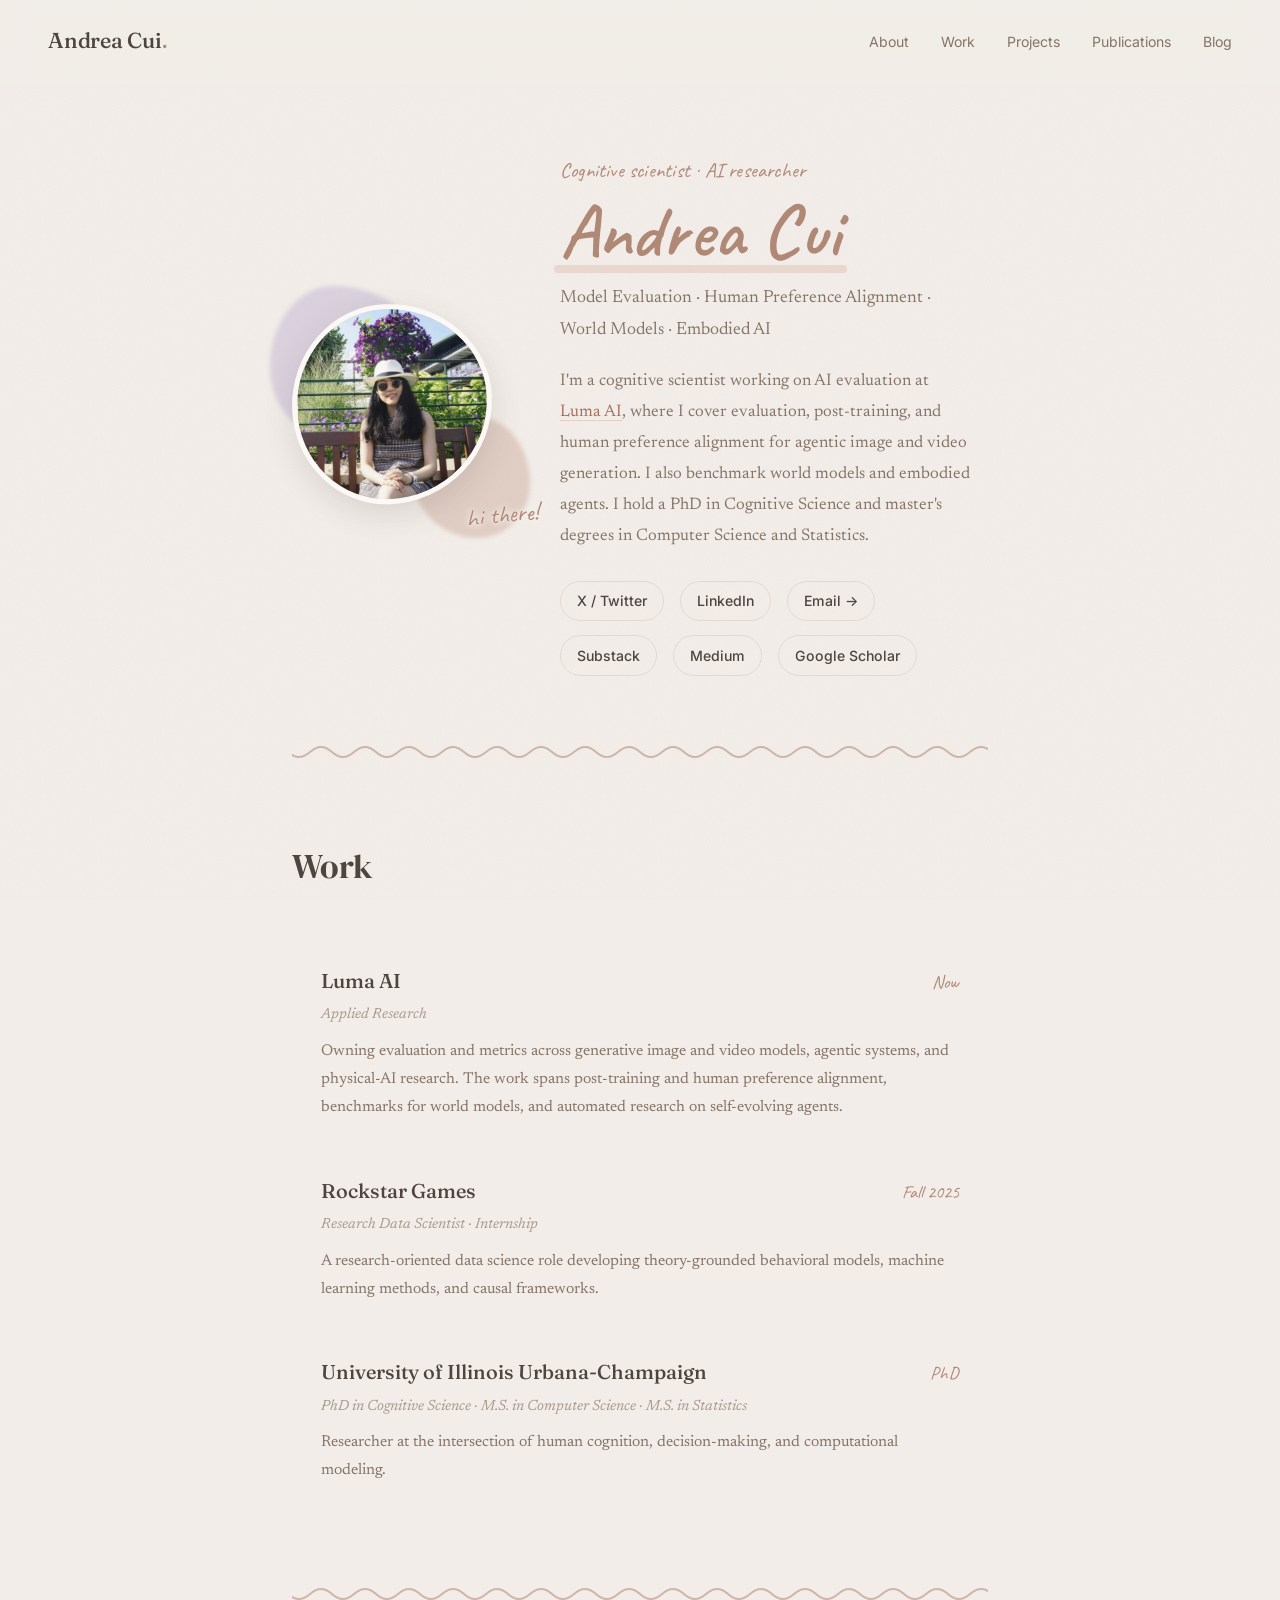
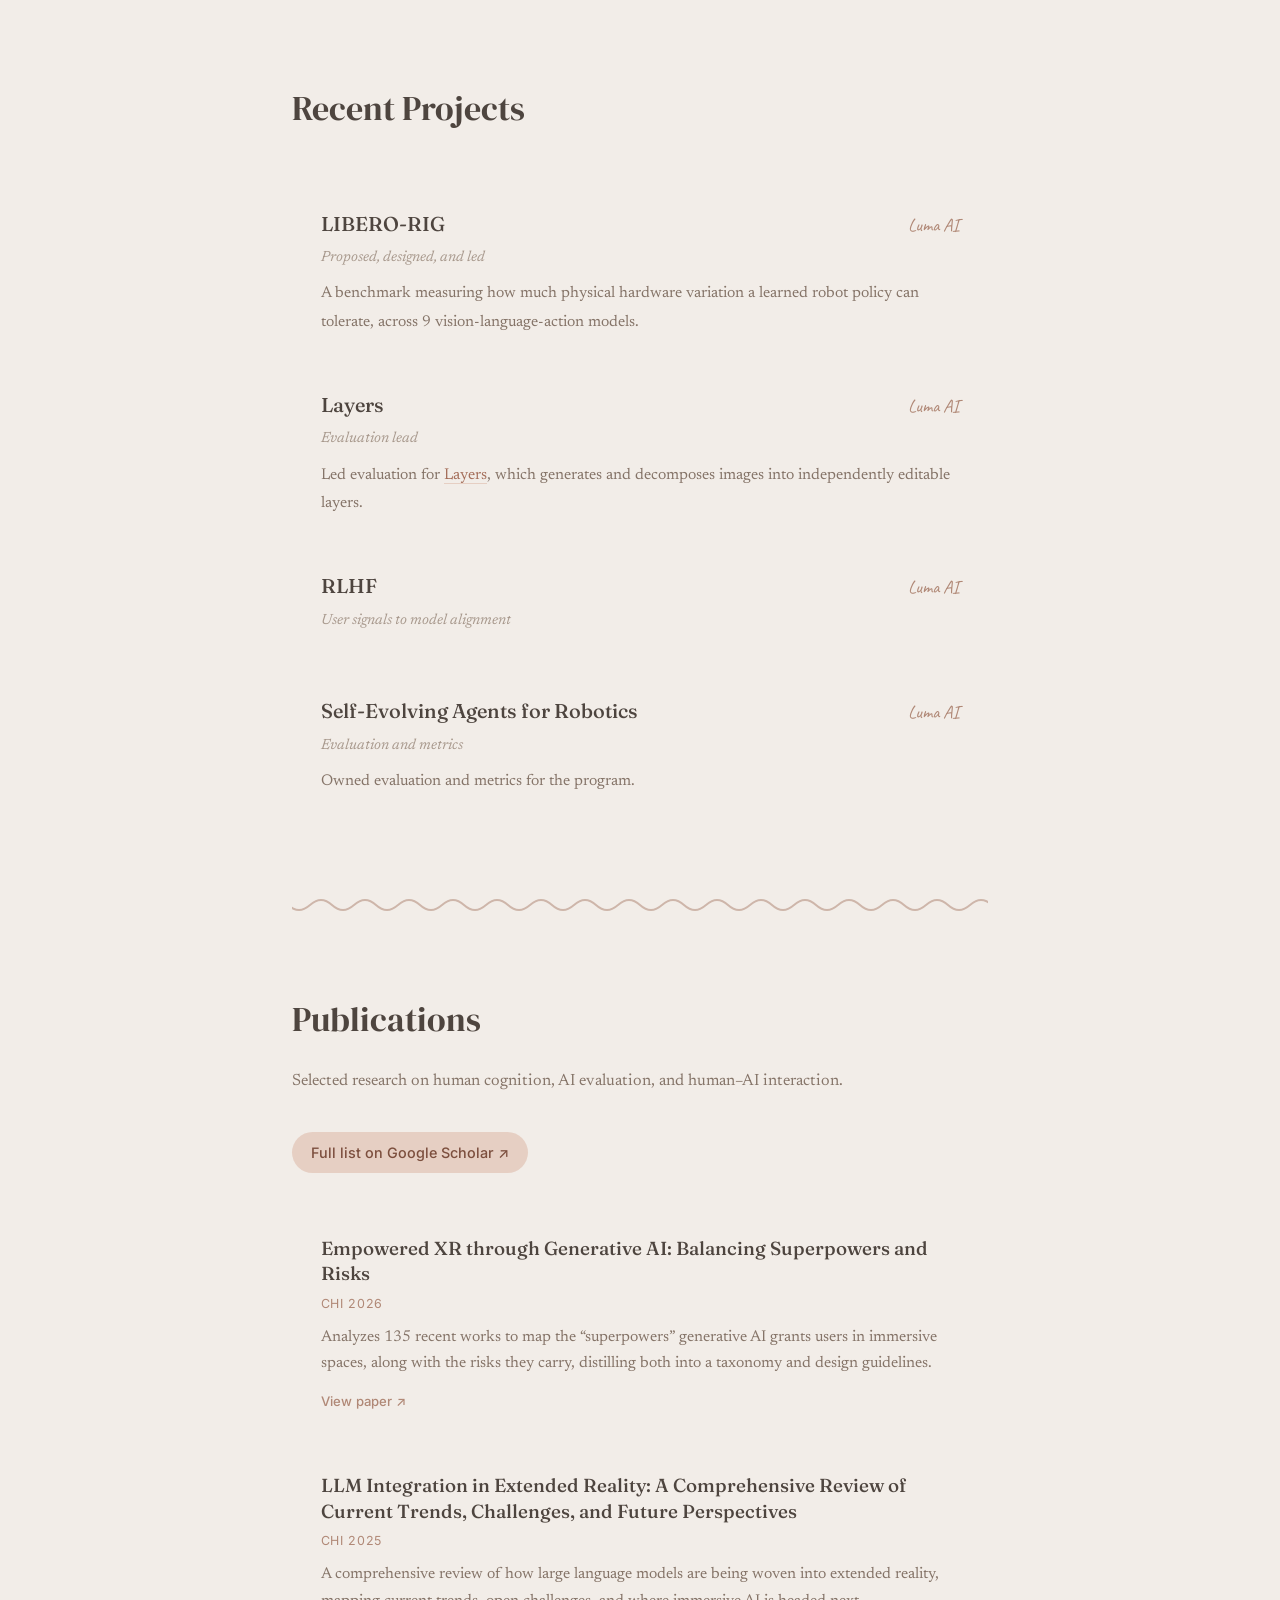
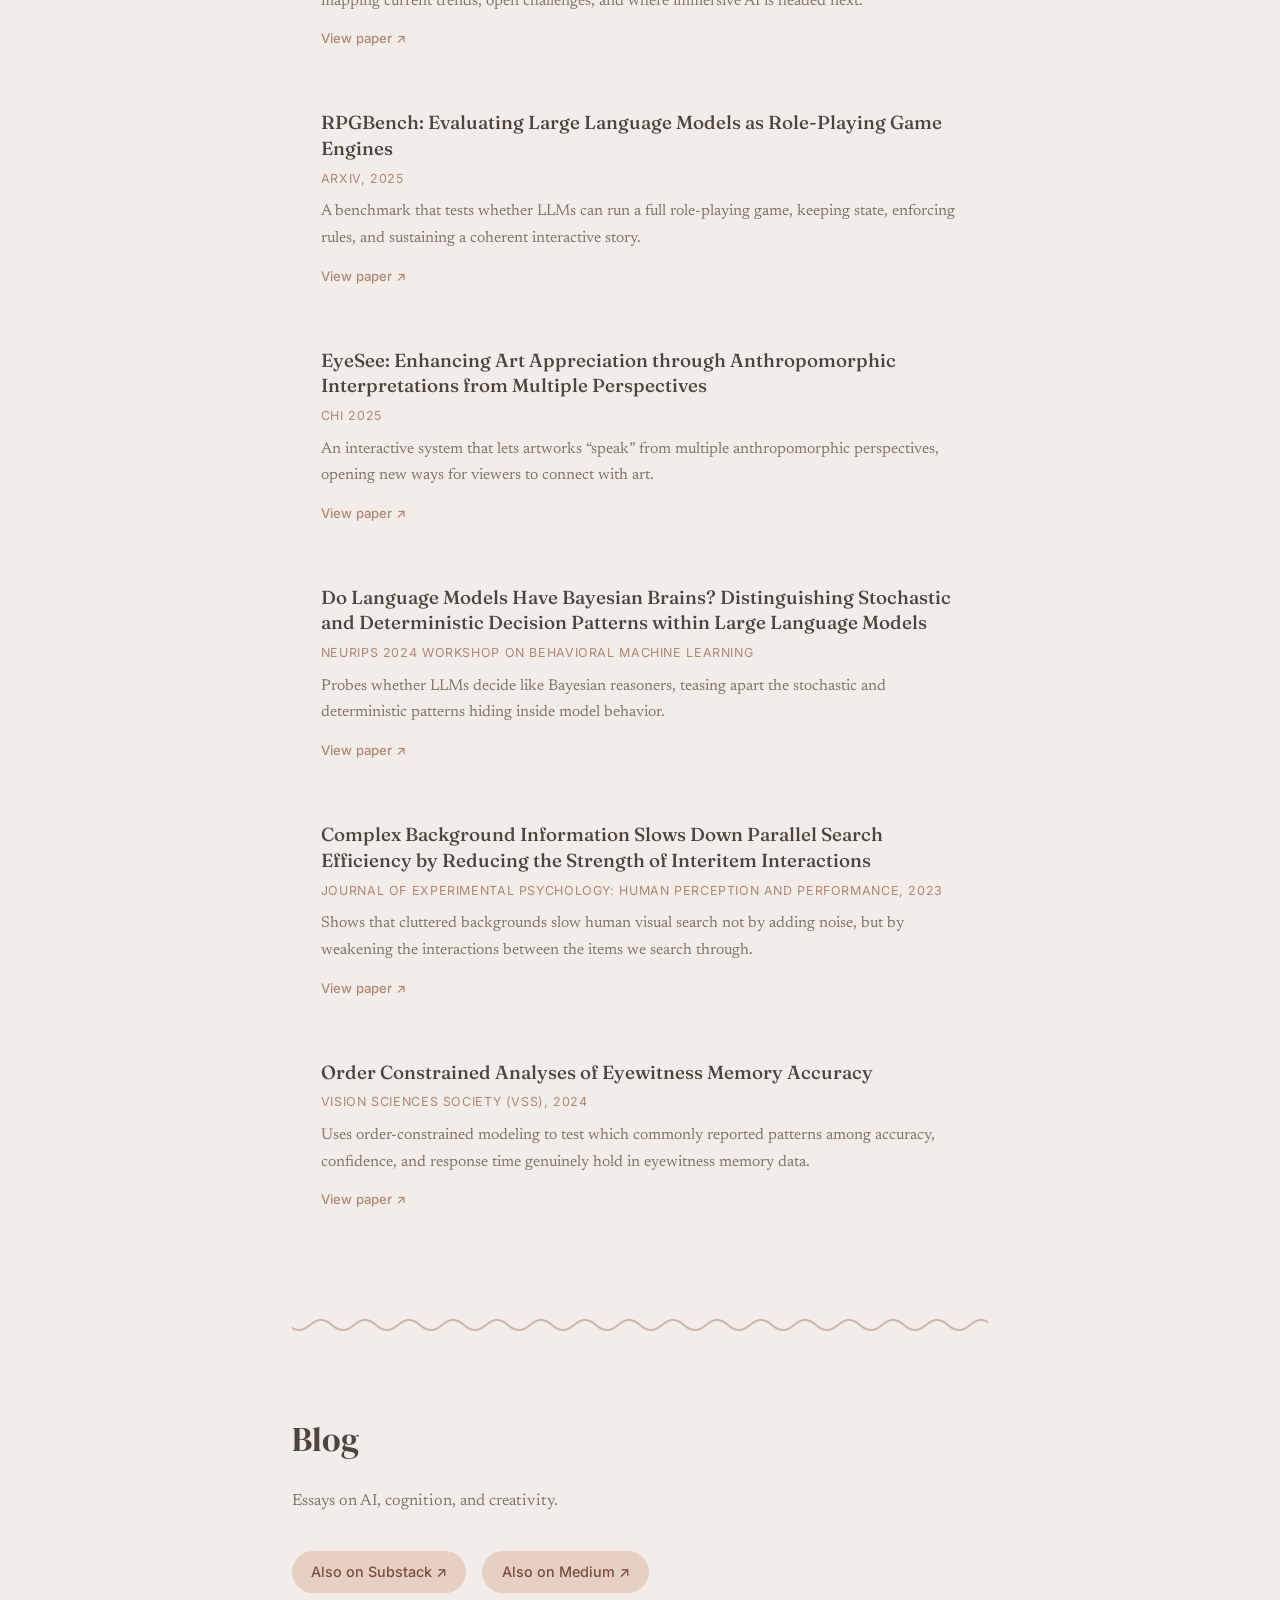
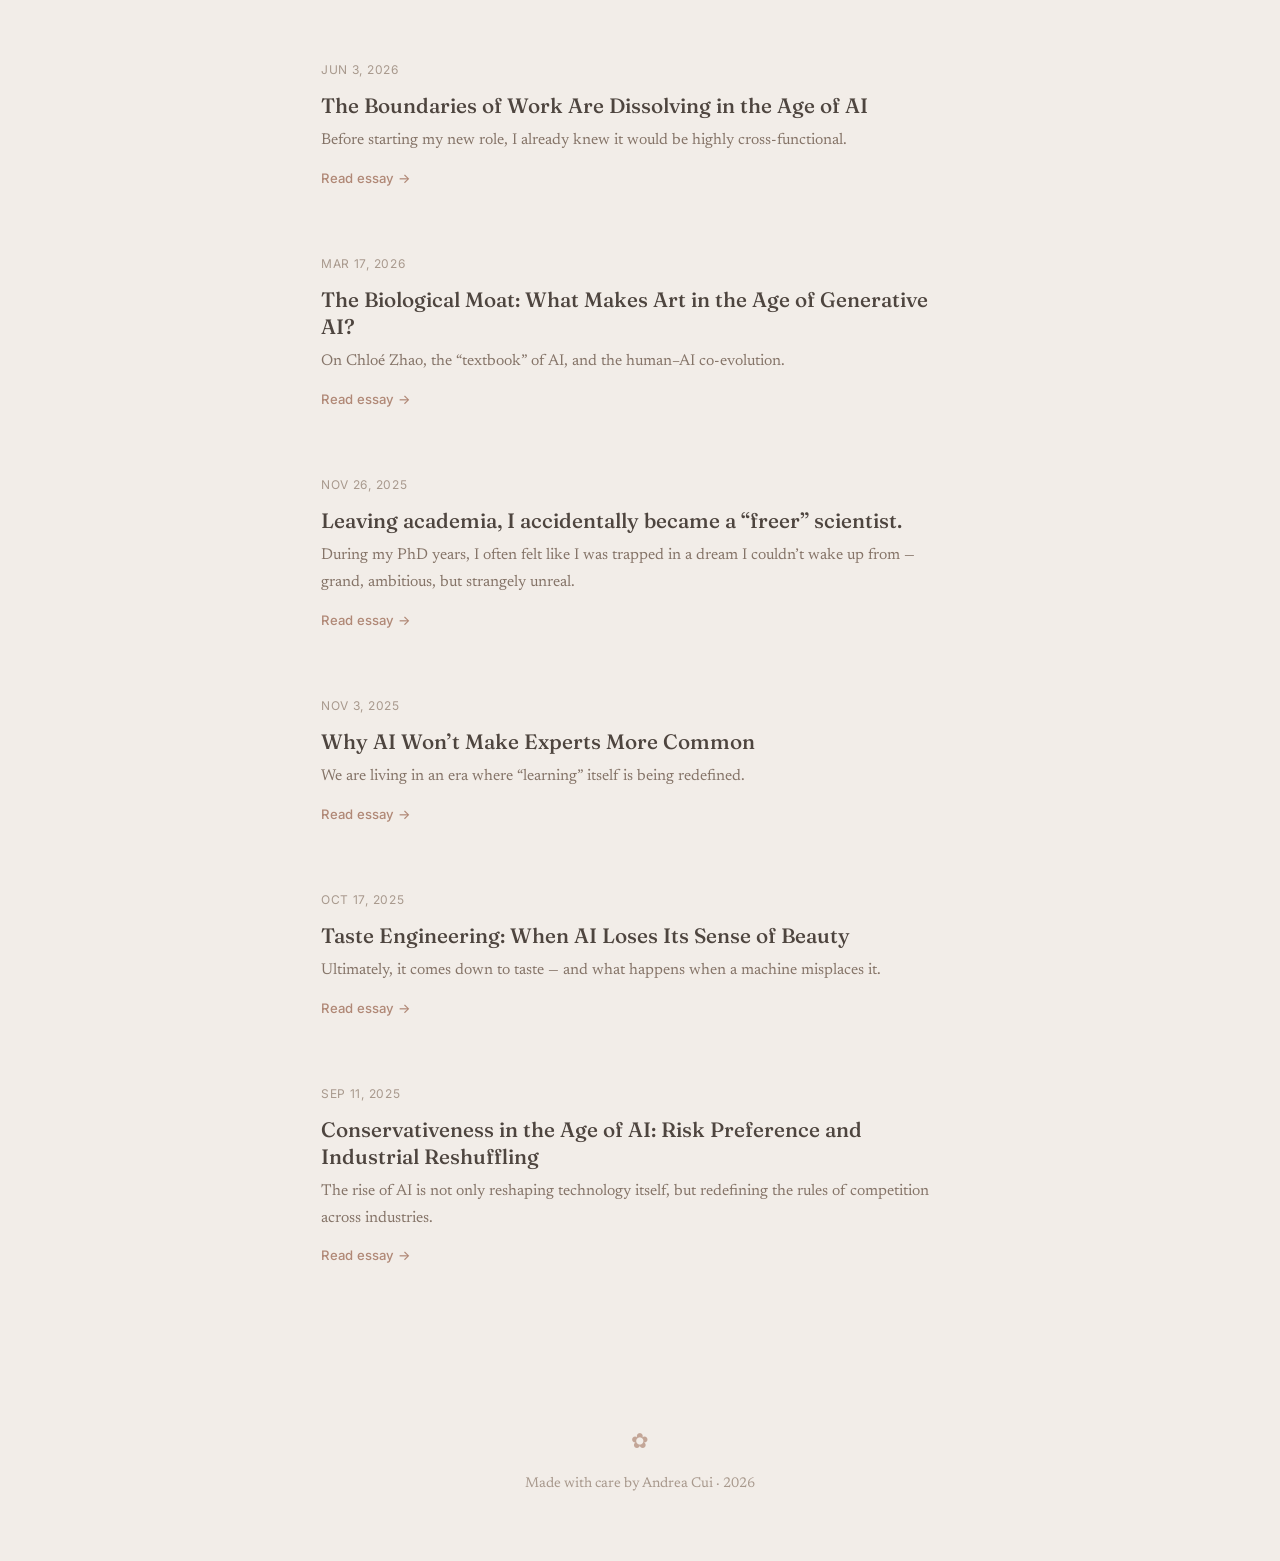
==== index.html @ 3af34627 "Add Recent Projects section; refresh hero keywords, bio, and Luma role Co-Authored-By: Claude Opus 5" ====
<!DOCTYPE html>
<html lang="en">
<head>
    <meta charset="UTF-8">
    <meta name="viewport" content="width=device-width, initial-scale=1.0">
    <title>Andrea Cui</title>
    <link rel="stylesheet" href="style.css">
    <link rel="preconnect" href="https://fonts.googleapis.com">
    <link rel="preconnect" href="https://fonts.gstatic.com" crossorigin>
    <link href="https://fonts.googleapis.com/css2?family=Caveat:wght@500;600&family=DM+Serif+Display:ital@0;1&family=Fraunces:ital,opsz,wght@0,9..144,400;0,9..144,500;0,9..144,600;1,9..144,400;1,9..144,500&family=Inter:wght@400;500&family=Newsreader:ital,opsz,wght@0,6..72,300;0,6..72,400;0,6..72,500;1,6..72,400&display=swap" rel="stylesheet">
</head>
<body>
    <div class="grain" aria-hidden="true"></div>

    <nav>
        <a href="#" class="nav-name">Andrea Cui<span class="nav-dot">.</span></a>
        <div class="nav-links">
            <a href="#about">About</a>
            <a href="#work">Work</a>
            <a href="#projects">Projects</a>
            <a href="#publications">Publications</a>
            <a href="#blog">Blog</a>
        </div>
    </nav>

    <main>
        <section id="about" class="hero">
            <div class="hero-photo">
                <span class="blob blob-lilac" aria-hidden="true"></span>
                <span class="blob blob-clay" aria-hidden="true"></span>
                <img src="profile.png" alt="Andrea Cui" class="portrait">
                <span class="photo-note">hi there!</span>
            </div>
            <div class="hero-text">
                <p class="eyebrow">Cognitive scientist &middot; AI researcher</p>
                <h1><span class="name-accent">Andrea Cui</span></h1>
                <p class="subtitle">Model&nbsp;Evaluation &middot; Human&nbsp;Preference&nbsp;Alignment &middot; World&nbsp;Models &middot; Embodied&nbsp;AI</p>
                <p class="bio">I'm a cognitive scientist working on AI evaluation at <a href="https://lumalabs.ai" target="_blank">Luma&nbsp;AI</a>, where I cover evaluation, post-training, and human preference alignment for agentic image and video generation. I also benchmark world models and embodied agents. I hold a PhD in Cognitive Science and master's degrees in Computer Science and Statistics.</p>
                <div class="social-links">
                    <div class="social-row">
                        <a href="https://x.com/andrea_cui123" target="_blank">X / Twitter</a>
                        <a href="https://www.linkedin.com/in/y-cui/" target="_blank">LinkedIn</a>
                        <a href="mailto:cyui137@gmail.com">Email <span class="arrow">&rarr;</span></a>
                    </div>
                    <div class="social-row">
                        <a href="https://dearandrea27.substack.com" target="_blank">Substack</a>
                        <a href="https://medium.com/@ycui137" target="_blank">Medium</a>
                        <a href="https://scholar.google.com/citations?user=rv8IWYAAAAAJ&hl=en" target="_blank">Google Scholar</a>
                    </div>
                </div>
            </div>
        </section>

        <div class="squiggle" aria-hidden="true"></div>

        <section id="work">
            <h2><span class="h2-mark">Work</span></h2>
            <div class="work-list">
                <div class="work-item">
                    <div class="work-header">
                        <h3>Luma AI</h3>
                        <span class="work-date">Now</span>
                    </div>
                    <p class="work-role">Applied Research</p>
                    <p>Owning evaluation and metrics across generative image and video models, agentic systems, and physical-AI research. The work spans post-training and human preference alignment, benchmarks for world models, and automated research on self-evolving agents.</p>
                </div>
                <div class="work-item">
                    <div class="work-header">
                        <h3>Rockstar Games</h3>
                        <span class="work-date">Fall 2025</span>
                    </div>
                    <p class="work-role">Research Data Scientist &middot; Internship</p>
                    <p>A research-oriented data science role developing theory-grounded behavioral models, machine learning methods, and causal frameworks.</p>
                </div>
                <div class="work-item">
                    <div class="work-header">
                        <h3>University of Illinois Urbana-Champaign</h3>
                        <span class="work-date">PhD</span>
                    </div>
                    <p class="work-role">PhD in Cognitive Science &middot; M.S. in Computer Science &middot; M.S. in Statistics</p>
                    <p>Researcher at the intersection of human cognition, decision-making, and computational modeling.</p>
                </div>
            </div>
        </section>

        <div class="squiggle" aria-hidden="true"></div>

        <section id="projects">
            <h2><span class="h2-mark">Recent Projects</span></h2>
            <div class="work-list">
                <div class="work-item">
                    <div class="work-header">
                        <h3>LIBERO-RIG</h3>
                        <span class="work-date">Luma AI</span>
                    </div>
                    <p class="work-role">Proposed, designed, and led</p>
                    <p>A benchmark measuring how much physical hardware variation a learned robot policy can tolerate, across 9 vision-language-action models.</p>
                </div>
                <div class="work-item">
                    <div class="work-header">
                        <h3>Layers</h3>
                        <span class="work-date">Luma AI</span>
                    </div>
                    <p class="work-role">Evaluation lead</p>
                    <p>Led evaluation for <a href="https://lumalabs.ai/news/introducing-layers" target="_blank" rel="noopener">Layers</a>, which generates and decomposes images into independently editable layers.</p>
                </div>
                <div class="work-item">
                    <div class="work-header">
                        <h3>RLHF</h3>
                        <span class="work-date">Luma AI</span>
                    </div>
                    <p class="work-role">User signals to model alignment</p>
                </div>
                <div class="work-item">
                    <div class="work-header">
                        <h3>Self-Evolving Agents for Robotics</h3>
                        <span class="work-date">Luma AI</span>
                    </div>
                    <p class="work-role">Evaluation and metrics</p>
                    <p>Owned evaluation and metrics for the program.</p>
                </div>
            </div>
        </section>

        <div class="squiggle" aria-hidden="true"></div>

        <section id="publications">
            <h2><span class="h2-mark">Publications</span></h2>
            <p class="blog-intro">Selected research on human cognition, AI evaluation, and human&ndash;AI interaction.</p>
            <div class="blog-mirrors">
                <a href="https://scholar.google.com/citations?user=rv8IWYAAAAAJ&hl=en" target="_blank" rel="noopener">Full list on Google Scholar <span class="mirror-arrow">&nearr;</span></a>
            </div>
            <div class="pub-list">
                <a class="pub-item" href="https://dl.acm.org/doi/10.1145/3772318.3791307" target="_blank" rel="noopener">
                    <h3>Empowered XR through Generative AI: Balancing Superpowers and Risks</h3>
                    <p class="pub-venue">CHI 2026</p>
                    <p class="pub-tldr">Analyzes 135 recent works to map the &ldquo;superpowers&rdquo; generative AI grants users in immersive spaces, along with the risks they carry, distilling both into a taxonomy and design guidelines.</p>
                    <span class="pub-link">View paper &nearr;</span>
                </a>
                <a class="pub-item" href="https://dl.acm.org/doi/10.1145/3706598.3714224" target="_blank" rel="noopener">
                    <h3>LLM Integration in Extended Reality: A Comprehensive Review of Current Trends, Challenges, and Future Perspectives</h3>
                    <p class="pub-venue">CHI 2025</p>
                    <p class="pub-tldr">A comprehensive review of how large language models are being woven into extended reality, mapping current trends, open challenges, and where immersive AI is headed next.</p>
                    <span class="pub-link">View paper &nearr;</span>
                </a>
                <a class="pub-item" href="https://arxiv.org/abs/2502.00595" target="_blank" rel="noopener">
                    <h3>RPGBench: Evaluating Large Language Models as Role-Playing Game Engines</h3>
                    <p class="pub-venue">arXiv, 2025</p>
                    <p class="pub-tldr">A benchmark that tests whether LLMs can run a full role-playing game, keeping state, enforcing rules, and sustaining a coherent interactive story.</p>
                    <span class="pub-link">View paper &nearr;</span>
                </a>
                <a class="pub-item" href="https://dl.acm.org/doi/10.1145/3706598.3714042" target="_blank" rel="noopener">
                    <h3>EyeSee: Enhancing Art Appreciation through Anthropomorphic Interpretations from Multiple Perspectives</h3>
                    <p class="pub-venue">CHI 2025</p>
                    <p class="pub-tldr">An interactive system that lets artworks &ldquo;speak&rdquo; from multiple anthropomorphic perspectives, opening new ways for viewers to connect with art.</p>
                    <span class="pub-link">View paper &nearr;</span>
                </a>
                <a class="pub-item" href="https://arxiv.org/abs/2506.10268" target="_blank" rel="noopener">
                    <h3>Do Language Models Have Bayesian Brains? Distinguishing Stochastic and Deterministic Decision Patterns within Large Language Models</h3>
                    <p class="pub-venue">NeurIPS 2024 Workshop on Behavioral Machine Learning</p>
                    <p class="pub-tldr">Probes whether LLMs decide like Bayesian reasoners, teasing apart the stochastic and deterministic patterns hiding inside model behavior.</p>
                    <span class="pub-link">View paper &nearr;</span>
                </a>
                <a class="pub-item" href="https://doi.org/10.1037/xhp0001130" target="_blank" rel="noopener">
                    <h3>Complex Background Information Slows Down Parallel Search Efficiency by Reducing the Strength of Interitem Interactions</h3>
                    <p class="pub-venue">Journal of Experimental Psychology: Human Perception and Performance, 2023</p>
                    <p class="pub-tldr">Shows that cluttered backgrounds slow human visual search not by adding noise, but by weakening the interactions between the items we search through.</p>
                    <span class="pub-link">View paper &nearr;</span>
                </a>
                <a class="pub-item" href="https://jov.arvojournals.org/article.aspx?articleid=2800979" target="_blank" rel="noopener">
                    <h3>Order Constrained Analyses of Eyewitness Memory Accuracy</h3>
                    <p class="pub-venue">Vision Sciences Society (VSS), 2024</p>
                    <p class="pub-tldr">Uses order-constrained modeling to test which commonly reported patterns among accuracy, confidence, and response time genuinely hold in eyewitness memory data.</p>
                    <span class="pub-link">View paper &nearr;</span>
                </a>
            </div>
        </section>

        <div class="squiggle" aria-hidden="true"></div>

        <section id="blog">
            <h2><span class="h2-mark">Blog</span></h2>
            <p class="blog-intro">Essays on AI, cognition, and creativity.</p>
            <div class="blog-mirrors">
                <a href="https://dearandrea27.substack.com" target="_blank" rel="noopener">Also on Substack <span class="mirror-arrow">&nearr;</span></a>
                <a href="https://medium.com/@ycui137" target="_blank" rel="noopener">Also on Medium <span class="mirror-arrow">&nearr;</span></a>
            </div>
            <div class="blog-list" id="blog-list">
                <a class="blog-post" href="essays/the-boundaries-of-work-are-dissolving.html">
                    <span class="blog-date">Jun 3, 2026</span>
                    <h3>The Boundaries of Work Are Dissolving in the Age of AI</h3>
                    <p>Before starting my new role, I already knew it would be highly cross-functional.</p>
                    <span class="blog-read">Read essay &rarr;</span>
                </a>
                <a class="blog-post" href="essays/the-biological-moat-what-makes-art.html">
                    <span class="blog-date">Mar 17, 2026</span>
                    <h3>The Biological Moat: What Makes Art in the Age of Generative AI?</h3>
                    <p>On Chlo&eacute; Zhao, the &ldquo;textbook&rdquo; of AI, and the human&ndash;AI co-evolution.</p>
                    <span class="blog-read">Read essay &rarr;</span>
                </a>
                <a class="blog-post" href="essays/leaving-academia-i-accidentally-became.html">
                    <span class="blog-date">Nov 26, 2025</span>
                    <h3>Leaving academia, I accidentally became a &ldquo;freer&rdquo; scientist.</h3>
                    <p>During my PhD years, I often felt like I was trapped in a dream I couldn&rsquo;t wake up from &mdash; grand, ambitious, but strangely unreal.</p>
                    <span class="blog-read">Read essay &rarr;</span>
                </a>
                <a class="blog-post" href="essays/why-ai-wont-make-experts-more-common.html">
                    <span class="blog-date">Nov 3, 2025</span>
                    <h3>Why AI Won&rsquo;t Make Experts More Common</h3>
                    <p>We are living in an era where &ldquo;learning&rdquo; itself is being redefined.</p>
                    <span class="blog-read">Read essay &rarr;</span>
                </a>
                <a class="blog-post" href="essays/taste-engineering-when-ai-loses-its.html">
                    <span class="blog-date">Oct 17, 2025</span>
                    <h3>Taste Engineering: When AI Loses Its Sense of Beauty</h3>
                    <p>Ultimately, it comes down to taste &mdash; and what happens when a machine misplaces it.</p>
                    <span class="blog-read">Read essay &rarr;</span>
                </a>
                <a class="blog-post" href="essays/conservativeness-in-the-age-of-ai.html">
                    <span class="blog-date">Sep 11, 2025</span>
                    <h3>Conservativeness in the Age of AI: Risk Preference and Industrial Reshuffling</h3>
                    <p>The rise of AI is not only reshaping technology itself, but redefining the rules of competition across industries.</p>
                    <span class="blog-read">Read essay &rarr;</span>
                </a>
            </div>
        </section>
    </main>

    <footer>
        <span class="footer-flourish" aria-hidden="true">&#10047;</span>
        <p>Made with care by Andrea Cui &middot; 2026</p>
    </footer>

</body>
</html>
---- style.css ----
* {
    margin: 0;
    padding: 0;
    box-sizing: border-box;
}

:root {
    /* Morandi — Dusty Clay */
    --text: #4e453f;
    --text-secondary: #857468;
    --text-tertiary: #a8998d;
    --bg: #f2ede8;
    --bg-card: #fbf8f5;
    --border: #e3d9d0;
    --accent: #b08876;
    --link: #a56f5b;
    --tag-bg: #e6cfc3;
    --tag-text: #7c4f3e;
    --sage: #aab29c;
    --rose: #cba89a;
    --dusty-blue: #9aa7ac;
    --lilac: #bcb0d1;
    --font-ui: 'Inter', -apple-system, BlinkMacSystemFont, sans-serif;
}

html {
    scroll-behavior: smooth;
}

body {
    font-family: 'Newsreader', Georgia, 'Times New Roman', serif;
    color: var(--text);
    background: var(--bg);
    line-height: 1.8;
    font-size: 17px;
    -webkit-font-smoothing: antialiased;
    position: relative;
    overflow-x: hidden;
}

/* Subtle paper grain over everything */
.grain {
    position: fixed;
    inset: 0;
    pointer-events: none;
    z-index: 1;
    opacity: 0.5;
    background-image: url("data:image/svg+xml,%3Csvg xmlns='http://www.w3.org/2000/svg' width='140' height='140'%3E%3Cfilter id='n'%3E%3CfeTurbulence type='fractalNoise' baseFrequency='0.85' numOctaves='2' stitchTiles='stitch'/%3E%3CfeColorMatrix type='saturate' values='0'/%3E%3C/filter%3E%3Crect width='100%25' height='100%25' filter='url(%23n)' opacity='0.045'/%3E%3C/svg%3E");
}

nav {
    position: fixed;
    top: 0;
    left: 0;
    right: 0;
    display: flex;
    justify-content: space-between;
    align-items: center;
    padding: 1.4rem 3rem;
    background: rgba(242, 237, 232, 0.72);
    backdrop-filter: blur(12px);
    -webkit-backdrop-filter: blur(12px);
    z-index: 100;
}

.nav-name {
    font-family: 'Fraunces', serif;
    font-weight: 500;
    font-size: 1.35rem;
    color: var(--text);
    text-decoration: none;
    letter-spacing: -0.01em;
}

.nav-dot {
    color: var(--accent);
}

.nav-links {
    display: flex;
    gap: 2rem;
}

.nav-links a {
    font-family: var(--font-ui);
    color: var(--text-secondary);
    text-decoration: none;
    font-size: 0.88rem;
    font-weight: 400;
    position: relative;
    transition: color 0.2s;
}

.nav-links a::after {
    content: "";
    position: absolute;
    left: 0;
    bottom: -4px;
    width: 100%;
    height: 1.5px;
    background: var(--accent);
    transform: scaleX(0);
    transform-origin: left;
    transition: transform 0.28s ease;
}

.nav-links a:hover {
    color: var(--text);
}

.nav-links a:hover::after {
    transform: scaleX(1);
}

main {
    max-width: 760px;
    margin: 0 auto;
    padding: 0 2rem;
    position: relative;
    z-index: 2;
}

section {
    padding: 4.5rem 0;
}

/* ---------- Hero ---------- */
.hero {
    display: flex;
    align-items: center;
    gap: 3rem;
    padding-top: 9.5rem;
    padding-bottom: 4rem;
}

.hero-photo {
    position: relative;
    flex-shrink: 0;
    width: 220px;
    height: 220px;
}

.portrait {
    position: relative;
    z-index: 2;
    width: 200px;
    height: 200px;
    object-fit: cover;
    border-radius: 48% 52% 53% 47% / 51% 48% 52% 49%;
    border: 5px solid var(--bg-card);
    box-shadow: 0 10px 30px rgba(78, 69, 63, 0.14);
    transform: rotate(-2deg);
    transition: transform 0.5s ease, border-radius 0.8s ease;
}

.hero-photo:hover .portrait {
    transform: rotate(1deg);
    border-radius: 52% 48% 47% 53% / 48% 52% 48% 52%;
}

.blob {
    position: absolute;
    border-radius: 50%;
    filter: blur(2px);
    z-index: 1;
}

.blob-lilac {
    width: 150px;
    height: 150px;
    background: var(--lilac);
    opacity: 0.45;
    top: -18px;
    left: -22px;
    border-radius: 42% 58% 60% 40% / 54% 43% 57% 46%;
}

.blob-clay {
    width: 120px;
    height: 120px;
    background: var(--rose);
    opacity: 0.45;
    bottom: -14px;
    right: -18px;
    border-radius: 58% 42% 45% 55% / 40% 55% 45% 60%;
}

.photo-note {
    position: absolute;
    z-index: 3;
    bottom: -14px;
    right: -26px;
    font-family: 'Caveat', cursive;
    font-size: 1.55rem;
    color: var(--accent);
    transform: rotate(-6deg);
    text-shadow: 0 1px 0 var(--bg), 0 0 6px var(--bg), 0 0 6px var(--bg);
}

.hero-text {
    flex: 1;
}

.eyebrow {
    font-family: 'Caveat', cursive;
    font-size: 1.3rem;
    color: var(--accent);
    margin-bottom: 0.4rem;
    letter-spacing: 0.01em;
}

h1 {
    font-family: 'Caveat', cursive;
    font-size: 4.7rem;
    font-weight: 600;
    letter-spacing: 0;
    line-height: 0.95;
    margin-bottom: 1rem;
}

.name-accent {
    color: var(--accent);
    position: relative;
}

.name-accent::after {
    content: "";
    position: absolute;
    left: -2%;
    right: -2%;
    bottom: 6px;
    height: 8px;
    background: var(--tag-bg);
    opacity: 0.7;
    z-index: -1;
    border-radius: 4px;
}

.subtitle {
    font-size: 1.1rem;
    color: var(--text-secondary);
    margin-bottom: 1.2rem;
}

.subtitle a,
.bio a,
.work-item p a {
    color: var(--link);
    text-decoration: none;
    border-bottom: 1.5px solid var(--tag-bg);
    transition: border-color 0.2s;
}

.subtitle a:hover,
.bio a:hover,
.work-item p a:hover {
    border-color: var(--accent);
}

.bio {
    font-size: 1.05rem;
    color: var(--text-secondary);
    line-height: 1.85;
    margin-bottom: 1.8rem;
}

.social-links {
    display: flex;
    flex-direction: column;
    gap: 0.9rem;
    align-items: flex-start;
}

.social-row {
    display: flex;
    gap: 1rem;
    flex-wrap: wrap;
}

.social-links a {
    font-family: var(--font-ui);
    color: var(--text);
    text-decoration: none;
    font-size: 0.88rem;
    font-weight: 500;
    padding: 0.4rem 1rem;
    border: 1.5px solid var(--border);
    border-radius: 22px;
    transition: border-color 0.25s, background 0.25s, transform 0.25s;
}

.social-links a:hover {
    border-color: var(--accent);
    background: var(--bg-card);
    transform: translateY(-2px);
}

.social-links .arrow {
    display: inline-block;
    transition: transform 0.25s;
}

.social-links a:hover .arrow {
    transform: translateX(3px);
}

/* ---------- Squiggle divider ---------- */
.squiggle {
    height: 24px;
    background-repeat: repeat-x;
    background-position: center;
    background-size: 44px 20px;
    opacity: 0.55;
    background-image: url("data:image/svg+xml,%3Csvg xmlns='http://www.w3.org/2000/svg' width='44' height='20'%3E%3Cpath d='M0 10 Q 11 0, 22 10 T 44 10' fill='none' stroke='%23b08876' stroke-width='2' stroke-linecap='round'/%3E%3C/svg%3E");
}

/* ---------- Section headings ---------- */
h2 {
    font-family: 'DM Serif Display', Georgia, serif;
    font-size: 2.15rem;
    font-weight: 400;
    margin-bottom: 2.5rem;
    letter-spacing: 0;
}

.h2-mark {
    position: relative;
    display: inline-block;
}

/* ---------- Work ---------- */
.work-list {
    display: flex;
    flex-direction: column;
    gap: 0;
}

.work-item {
    padding: 1.6rem 1.8rem;
    border-radius: 18px;
    transition: background 0.3s, transform 0.3s;
}

.work-item:hover {
    background: var(--bg-card);
    transform: translateX(6px);
}

.work-header {
    display: flex;
    justify-content: space-between;
    align-items: baseline;
    margin-bottom: 0.2rem;
}

.work-item h3 {
    font-family: 'Fraunces', serif;
    font-size: 1.25rem;
    font-weight: 500;
}

.work-date {
    font-family: 'Caveat', cursive;
    font-size: 1.15rem;
    color: var(--accent);
}

.work-role {
    font-size: 0.92rem;
    color: var(--text-tertiary);
    margin-bottom: 0.5rem;
    font-style: italic;
}

.work-item > p:not(.work-role) {
    color: var(--text-secondary);
    font-size: 0.98rem;
}

.work-bullets {
    margin: 0.8rem 0 0 1.1rem;
    padding: 0;
    list-style: none;
}

.work-bullets li {
    position: relative;
    color: var(--text-secondary);
    font-size: 0.95rem;
    line-height: 1.6;
    margin-bottom: 0.45rem;
    padding-left: 1.1rem;
}

.work-bullets li::before {
    content: "";
    position: absolute;
    left: 0;
    top: 0.62em;
    width: 5px;
    height: 5px;
    border-radius: 50%;
    background: var(--accent);
    opacity: 0.7;
}

/* ---------- Blog ---------- */
.blog-intro {
    font-size: 1.02rem;
    color: var(--text-secondary);
    margin-top: -1.5rem;
    margin-bottom: 2.2rem;
}

.blog-intro a {
    color: var(--link);
    text-decoration: none;
    border-bottom: 1.5px solid var(--tag-bg);
    transition: border-color 0.2s;
}

.blog-intro a:hover {
    border-color: var(--accent);
}

.blog-mirrors {
    display: flex;
    gap: 1rem;
    flex-wrap: wrap;
    margin-bottom: 2.4rem;
}

.blog-mirrors a {
    font-family: var(--font-ui);
    font-size: 0.9rem;
    font-weight: 500;
    color: var(--tag-text);
    background: var(--tag-bg);
    text-decoration: none;
    padding: 0.5rem 1.2rem;
    border-radius: 22px;
    transition: background 0.25s, transform 0.25s;
}

.blog-mirrors a:hover {
    background: var(--rose);
    transform: translateY(-2px);
}

.mirror-arrow {
    display: inline-block;
    transition: transform 0.25s;
}

.blog-mirrors a:hover .mirror-arrow {
    transform: translate(2px, -2px);
}

.blog-list {
    display: flex;
    flex-direction: column;
    gap: 0.4rem;
}

.blog-post {
    display: block;
    text-decoration: none;
    color: var(--text);
    padding: 1.5rem 1.8rem;
    border-radius: 18px;
    transition: background 0.3s, transform 0.3s;
}

.blog-post:hover {
    background: var(--bg-card);
    transform: translateX(6px);
}

.blog-date {
    font-family: var(--font-ui);
    font-size: 0.75rem;
    letter-spacing: 0.06em;
    text-transform: uppercase;
    color: var(--text-tertiary);
}

.blog-post h3 {
    font-family: 'Fraunces', serif;
    font-size: 1.3rem;
    font-weight: 500;
    line-height: 1.3;
    margin: 0.35rem 0 0.5rem;
    transition: color 0.2s;
}

.blog-post:hover h3 {
    color: var(--accent);
}

.blog-post p {
    color: var(--text-secondary);
    font-size: 0.98rem;
    line-height: 1.7;
    margin-bottom: 0.7rem;
}

.blog-read {
    font-family: var(--font-ui);
    font-size: 0.82rem;
    font-weight: 500;
    color: var(--accent);
}

/* ---------- Publications ---------- */
.pub-list {
    display: flex;
    flex-direction: column;
    gap: 0.4rem;
}

.pub-item {
    display: block;
    text-decoration: none;
    color: var(--text);
    padding: 1.5rem 1.8rem;
    border-radius: 18px;
    transition: background 0.3s, transform 0.3s;
}

.pub-item:hover {
    background: var(--bg-card);
    transform: translateX(6px);
}

.pub-item h3 {
    font-family: 'Fraunces', serif;
    font-size: 1.18rem;
    font-weight: 500;
    line-height: 1.35;
    margin-bottom: 0.4rem;
    transition: color 0.2s;
}

.pub-item:hover h3 {
    color: var(--accent);
}

.pub-venue {
    font-family: var(--font-ui);
    font-size: 0.78rem;
    letter-spacing: 0.05em;
    text-transform: uppercase;
    color: var(--accent);
    margin-bottom: 0.5rem;
}

.pub-tldr {
    color: var(--text-secondary);
    font-size: 0.98rem;
    line-height: 1.7;
    margin-bottom: 0.7rem;
}

.pub-link {
    font-family: var(--font-ui);
    font-size: 0.82rem;
    font-weight: 500;
    color: var(--accent);
}

/* ---------- Placeholder (Projects) ---------- */
.placeholder {
    padding: 2.2rem 2rem;
    background: var(--bg-card);
    border: 1.5px dashed var(--border);
    border-radius: 20px;
    text-align: center;
}

.placeholder-note {
    font-family: 'Caveat', cursive;
    font-size: 1.6rem;
    color: var(--accent);
    margin-bottom: 0.4rem;
}

.placeholder p:last-child {
    color: var(--text-secondary);
    font-size: 0.98rem;
    max-width: 440px;
    margin: 0 auto;
}

/* ---------- Essay page ---------- */
.essay {
    max-width: 660px;
    padding-top: 8.5rem;
    padding-bottom: 2rem;
}

.essay-back {
    display: inline-block;
    font-family: var(--font-ui);
    font-size: 0.85rem;
    font-weight: 500;
    color: var(--text-secondary);
    text-decoration: none;
    margin-bottom: 2.5rem;
    transition: color 0.2s;
}

.essay-back:hover {
    color: var(--accent);
}

.essay-date {
    font-family: var(--font-ui);
    font-size: 0.78rem;
    letter-spacing: 0.06em;
    text-transform: uppercase;
    color: var(--text-tertiary);
    margin-bottom: 0.7rem;
}

.essay-title {
    font-family: 'Fraunces', serif;
    font-size: 2.7rem;
    font-weight: 500;
    line-height: 1.12;
    letter-spacing: -0.02em;
    margin-bottom: 2.5rem;
}

.essay-body {
    font-size: 1.15rem;
    line-height: 1.85;
    color: var(--text);
}

.essay-body p {
    margin-bottom: 1.5rem;
}

.essay-body h2,
.essay-body h3,
.essay-body h4 {
    font-family: 'Fraunces', serif;
    font-weight: 500;
    line-height: 1.25;
    margin: 2.6rem 0 1rem;
}

.essay-body h2 { font-size: 1.7rem; }
.essay-body h3 { font-size: 1.4rem; }
.essay-body h4 { font-size: 1.2rem; }

.essay-body strong { font-weight: 500; color: var(--text); }
.essay-body em { font-style: italic; }

.essay-body a {
    color: var(--link);
    text-decoration: none;
    border-bottom: 1.5px solid var(--tag-bg);
    transition: border-color 0.2s;
}

.essay-body a:hover { border-color: var(--accent); }

.essay-body ul,
.essay-body ol {
    margin: 0 0 1.5rem 1.4rem;
}

.essay-body li {
    margin-bottom: 0.55rem;
    padding-left: 0.3rem;
}

.essay-body blockquote {
    margin: 1.8rem 0;
    padding: 0.4rem 0 0.4rem 1.5rem;
    border-left: 3px solid var(--tag-bg);
    font-style: italic;
    color: var(--text-secondary);
}

.essay-body img {
    max-width: 100%;
    height: auto;
    border-radius: 12px;
    margin: 1.8rem 0;
}

.essay-body figure { margin: 1.8rem 0; }

.essay-body figcaption {
    font-family: var(--font-ui);
    font-size: 0.82rem;
    color: var(--text-tertiary);
    text-align: center;
    margin-top: 0.6rem;
}

.essay-body hr {
    border: none;
    height: 20px;
    margin: 2.2rem auto;
    background-repeat: no-repeat;
    background-position: center;
    background-size: 44px 20px;
    width: 44px;
    opacity: 0.5;
    background-image: url("data:image/svg+xml,%3Csvg xmlns='http://www.w3.org/2000/svg' width='44' height='20'%3E%3Cpath d='M0 10 Q 11 0, 22 10 T 44 10' fill='none' stroke='%23b08876' stroke-width='2' stroke-linecap='round'/%3E%3C/svg%3E");
}

.essay-foot {
    margin-top: 3.5rem;
    padding-top: 2rem;
    border-top: 1px solid var(--border);
    display: flex;
    gap: 1rem;
    flex-wrap: wrap;
}

.essay-substack {
    display: inline-block;
    font-family: var(--font-ui);
    font-size: 0.9rem;
    font-weight: 500;
    color: var(--text);
    text-decoration: none;
    padding: 0.5rem 1.2rem;
    border: 1.5px solid var(--border);
    border-radius: 22px;
    transition: border-color 0.25s, background 0.25s, transform 0.25s;
}

.essay-substack:hover {
    border-color: var(--accent);
    background: var(--bg-card);
    transform: translateY(-2px);
}

@media (max-width: 680px) {
    .essay { padding-top: 7rem; }
    .essay-title { font-size: 2.1rem; }
    .essay-body { font-size: 1.08rem; }
}

/* ---------- Footer ---------- */
footer {
    text-align: center;
    padding: 3.5rem 2rem 4rem;
    color: var(--text-tertiary);
    font-size: 0.88rem;
    position: relative;
    z-index: 2;
}

.footer-flourish {
    display: block;
    color: var(--accent);
    font-size: 1.3rem;
    margin-bottom: 0.6rem;
    opacity: 0.7;
}

/* ---------- Responsive ---------- */
@media (max-width: 680px) {
    nav {
        padding: 1rem 1.5rem;
    }

    .nav-links {
        gap: 1.1rem;
    }

    .nav-links a {
        font-size: 0.82rem;
    }

    main {
        padding: 0 1.5rem;
    }

    .hero {
        flex-direction: column;
        text-align: center;
        padding-top: 8rem;
        gap: 2rem;
    }

    .hero-photo {
        width: 200px;
        height: 200px;
    }

    .social-links {
        align-items: center;
    }

    .social-row {
        justify-content: center;
    }

    .name-accent::after {
        left: 20%;
        right: 20%;
    }

    h1 {
        font-size: 3.7rem;
    }

    .work-header {
        flex-direction: column;
        gap: 0.15rem;
    }

    .work-item:hover {
        transform: none;
    }
}

@media (max-width: 480px) {
    nav {
        padding: 1rem 1.1rem;
    }

    .nav-name {
        font-size: 1.1rem;
        white-space: nowrap;
    }

    .nav-links {
        gap: 0.75rem;
    }

    .nav-links a {
        font-size: 0.76rem;
    }

    .nav-links a[href="#about"] {
        display: none;
    }
}
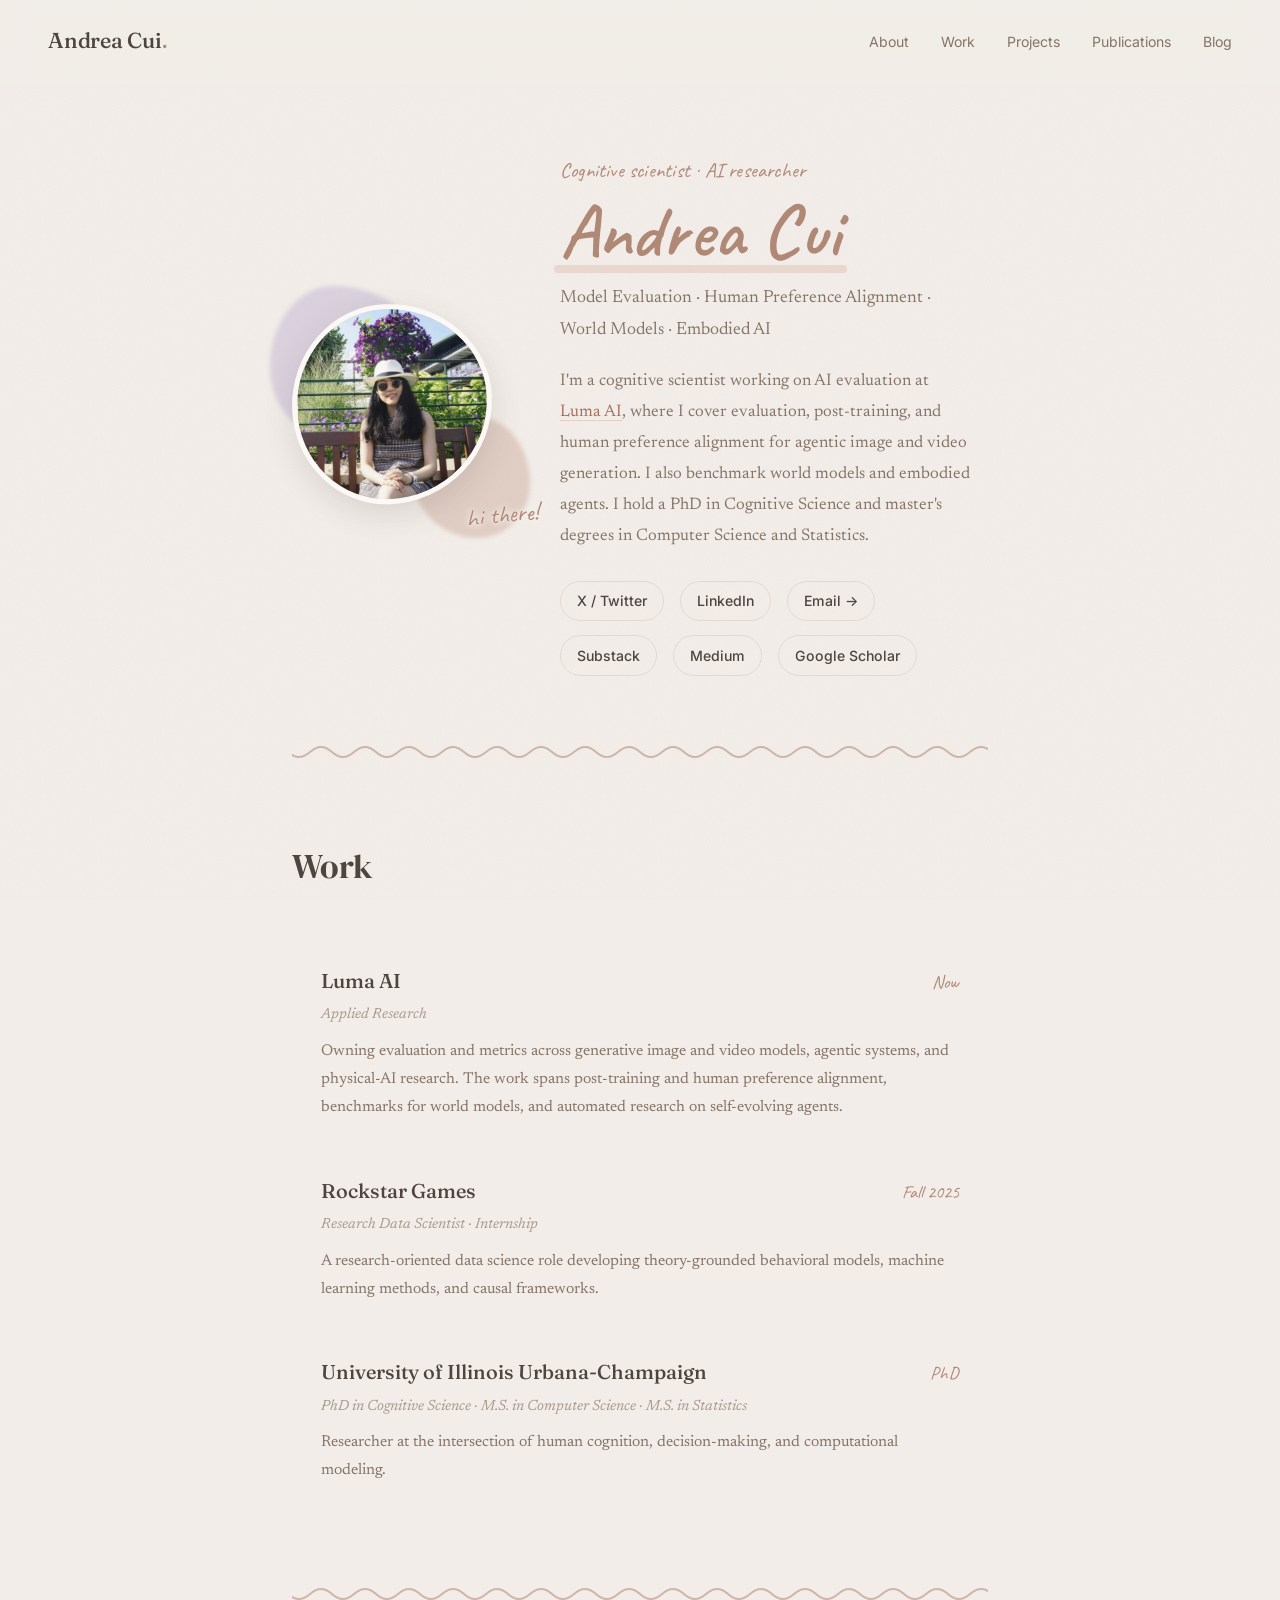
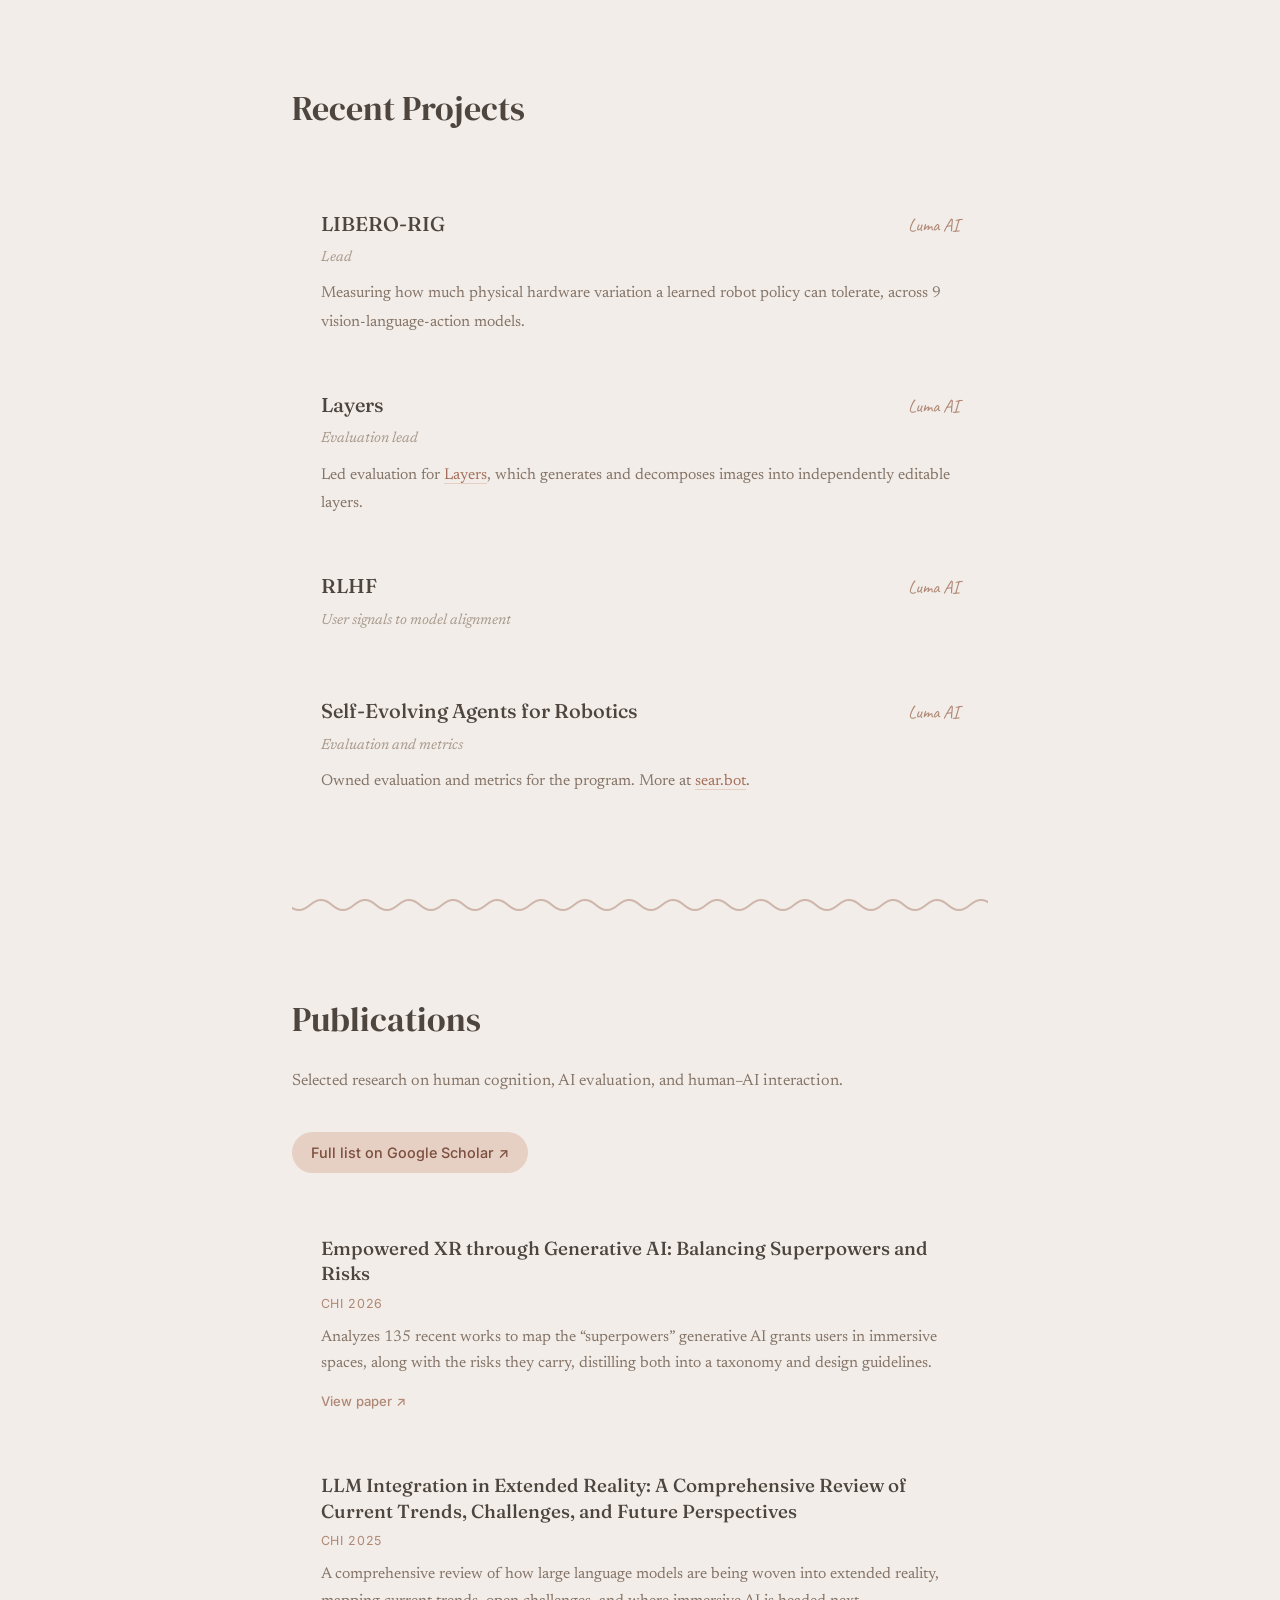
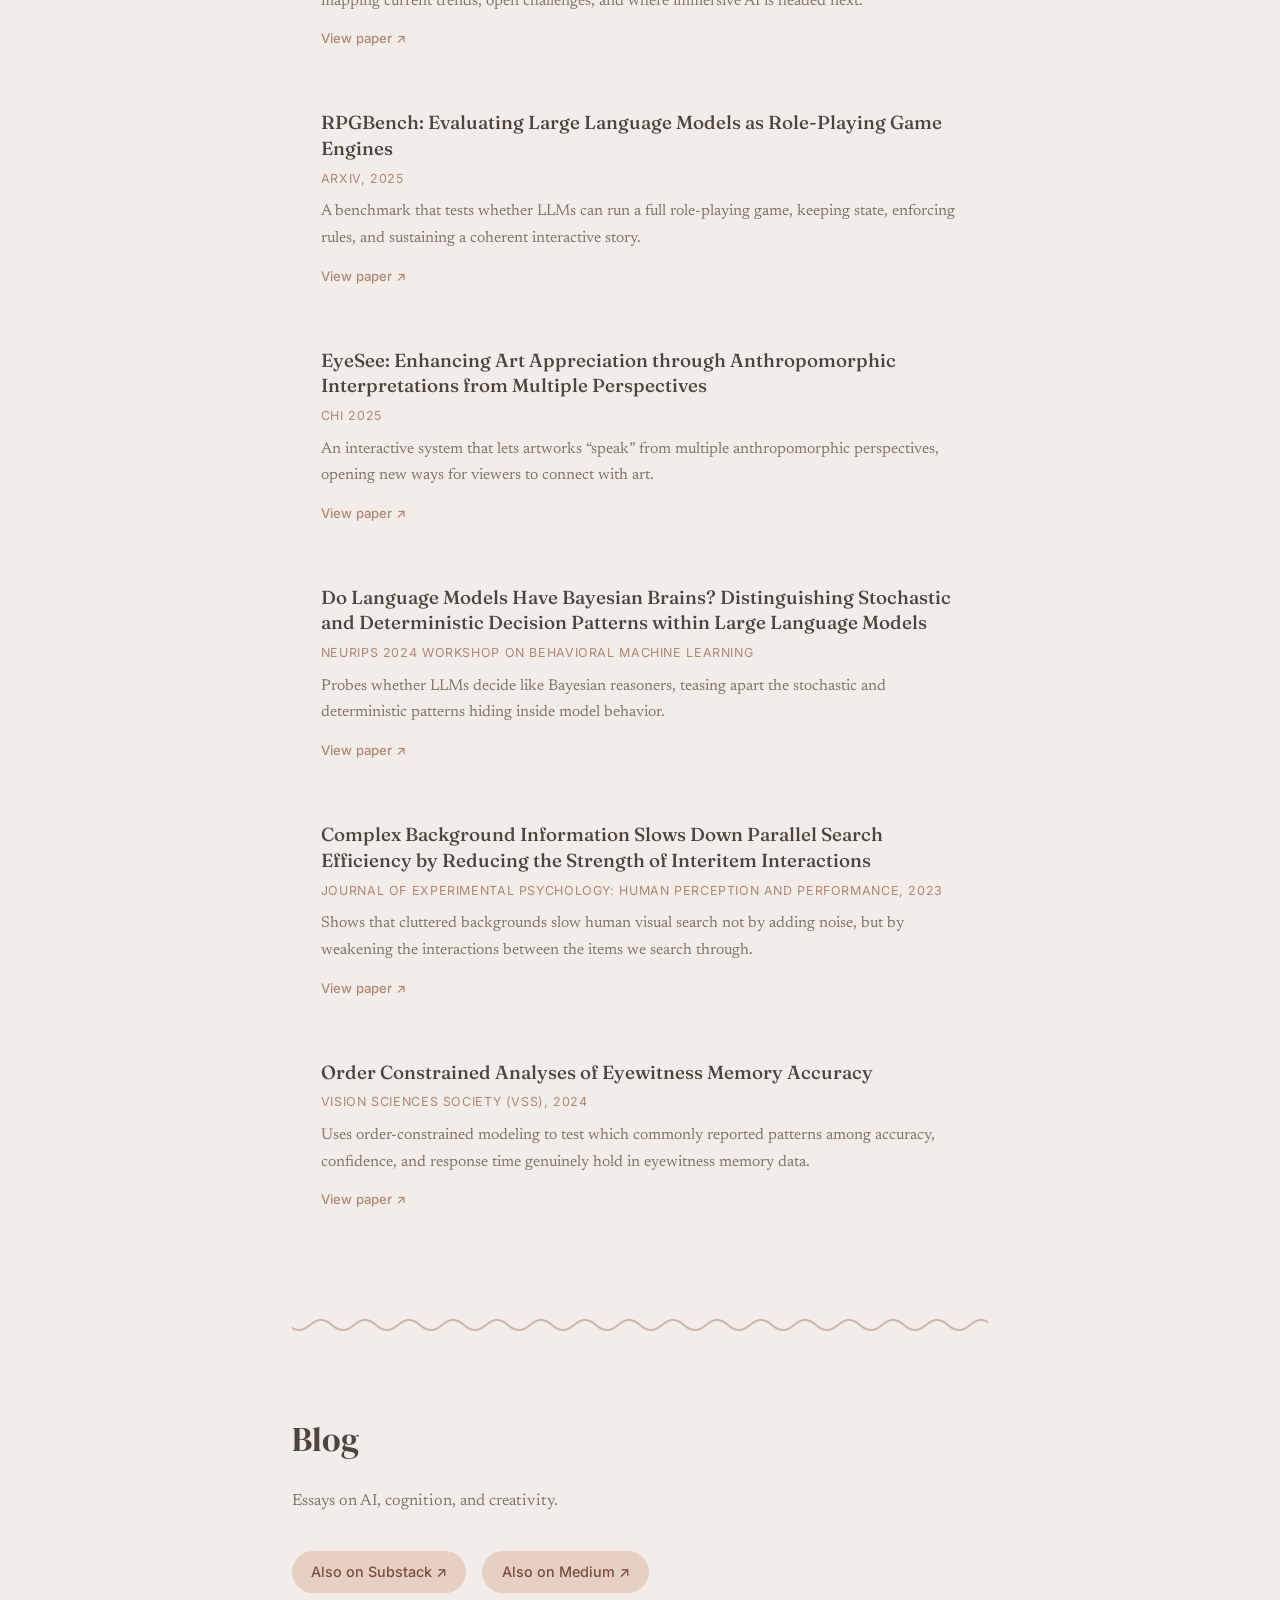
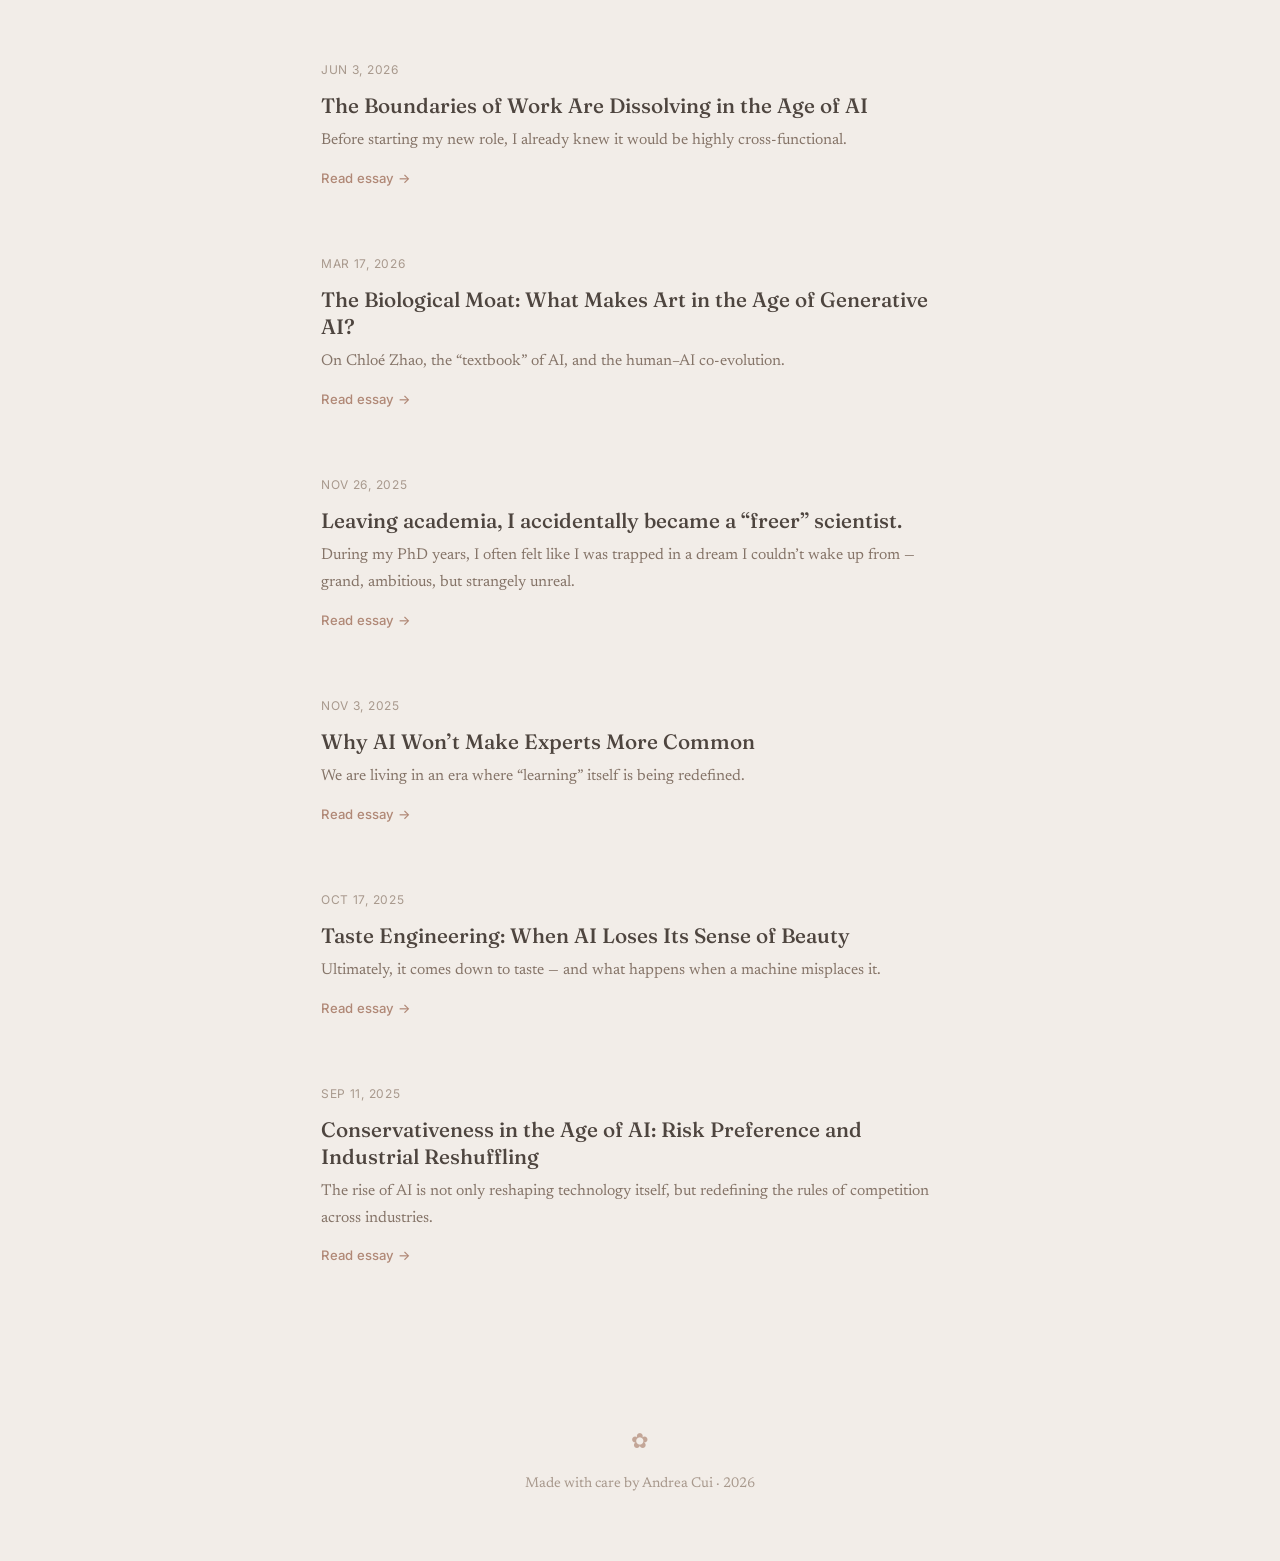
==== commit 84057dc4: "Projects: LIBERO-RIG role and description, link sear.bot Co-Authored-By: Claude Opus 5.5 <noreply@an" ====
--- a/index.html
+++ b/index.html
@@ -93,8 +93,8 @@
                         <h3>LIBERO-RIG</h3>
                         <span class="work-date">Luma AI</span>
                     </div>
-                    <p class="work-role">Proposed, designed, and led</p>
-                    <p>A benchmark measuring how much physical hardware variation a learned robot policy can tolerate, across 9 vision-language-action models.</p>
+                    <p class="work-role">Lead</p>
+                    <p>Measuring how much physical hardware variation a learned robot policy can tolerate, across 9 vision-language-action models.</p>
                 </div>
                 <div class="work-item">
                     <div class="work-header">
@@ -117,7 +117,7 @@
                         <span class="work-date">Luma AI</span>
                     </div>
                     <p class="work-role">Evaluation and metrics</p>
-                    <p>Owned evaluation and metrics for the program.</p>
+                    <p>Owned evaluation and metrics for the program. More at <a href="https://sear.bot" target="_blank" rel="noopener">sear.bot</a>.</p>
                 </div>
             </div>
         </section>
@@ -231,5 +231,6 @@
         <p>Made with care by Andrea Cui &middot; 2026</p>
     </footer>
 
+    <script src="brush.js" defer></script>
 </body>
 </html>
--- a/style.css
+++ b/style.css
@@ -27,6 +27,21 @@
     scroll-behavior: smooth;
 }
 
+html,
+body {
+    cursor: url("cursor-brush.svg") 2 21, auto;
+}
+
+/* Over text the brush fades a little more so words stay readable */
+p, h1, h2, h3, h4, h5, h6, li, blockquote, figcaption, span, time, em, strong {
+    cursor: url("cursor-brush-text.svg") 2 21, auto;
+}
+
+a, a *,
+button, button * {
+    cursor: url("cursor-brush-dab.svg") 2 21, pointer;
+}
+
 body {
     font-family: 'Newsreader', Georgia, 'Times New Roman', serif;
     color: var(--text);
@@ -844,3 +859,14 @@
         display: none;
     }
 }
+
+/* Soft paint wash that trails the brush cursor (see brush.js) */
+.brush-trail {
+    position: fixed;
+    inset: 0;
+    width: 100%;
+    height: 100%;
+    pointer-events: none;
+    z-index: 200;
+    opacity: 0.7;
+}
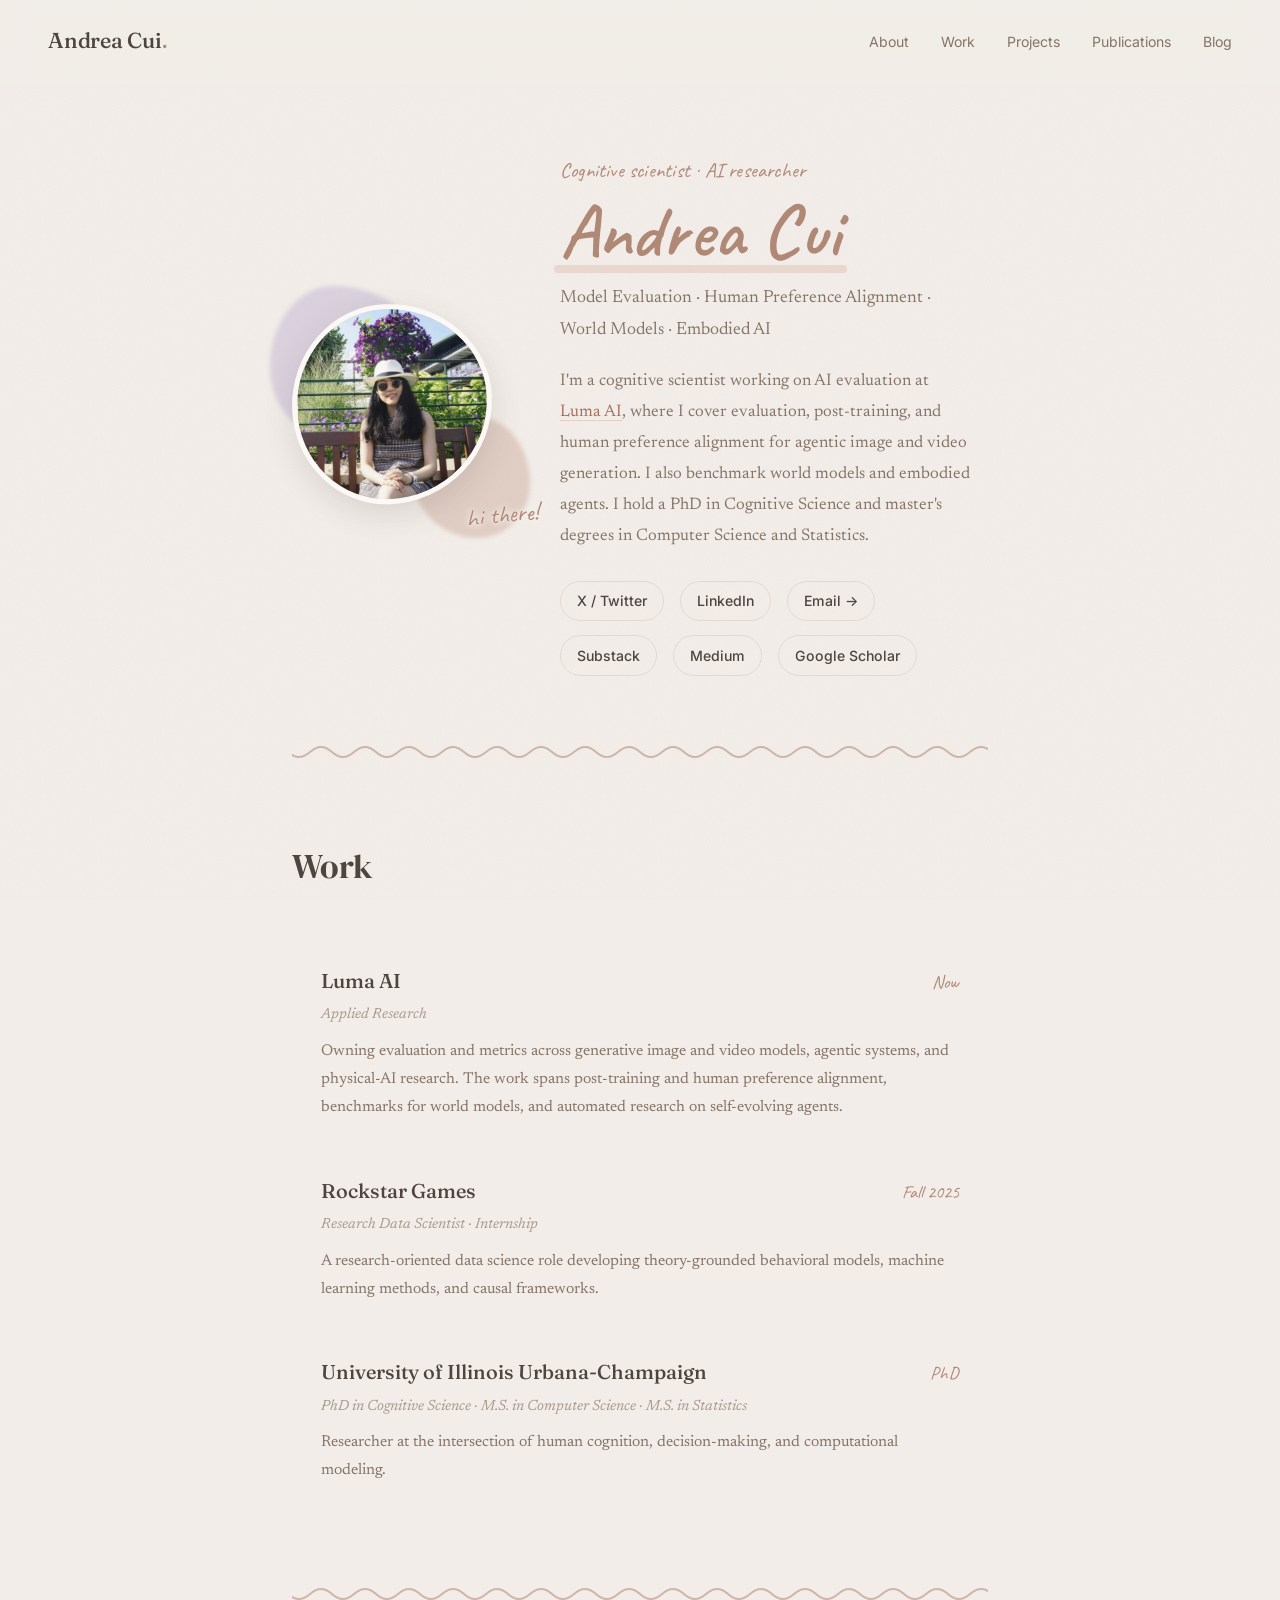
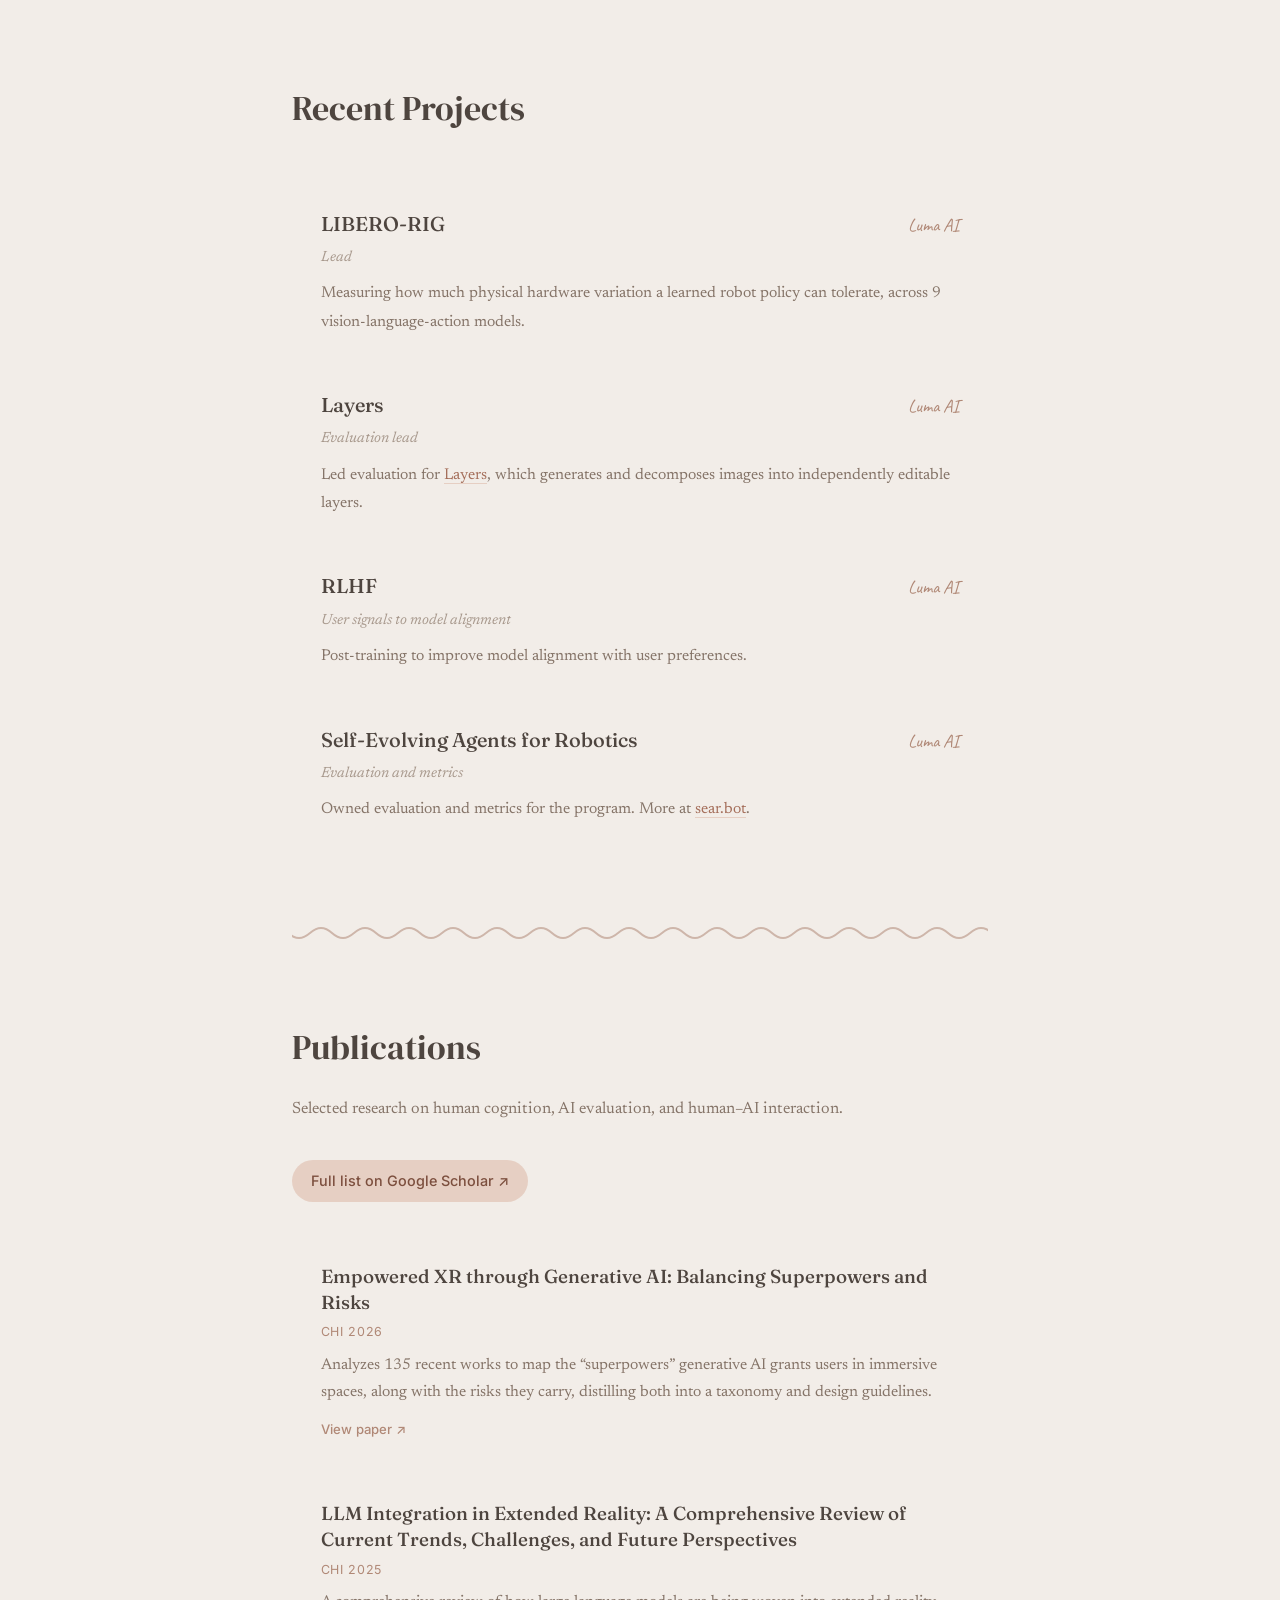
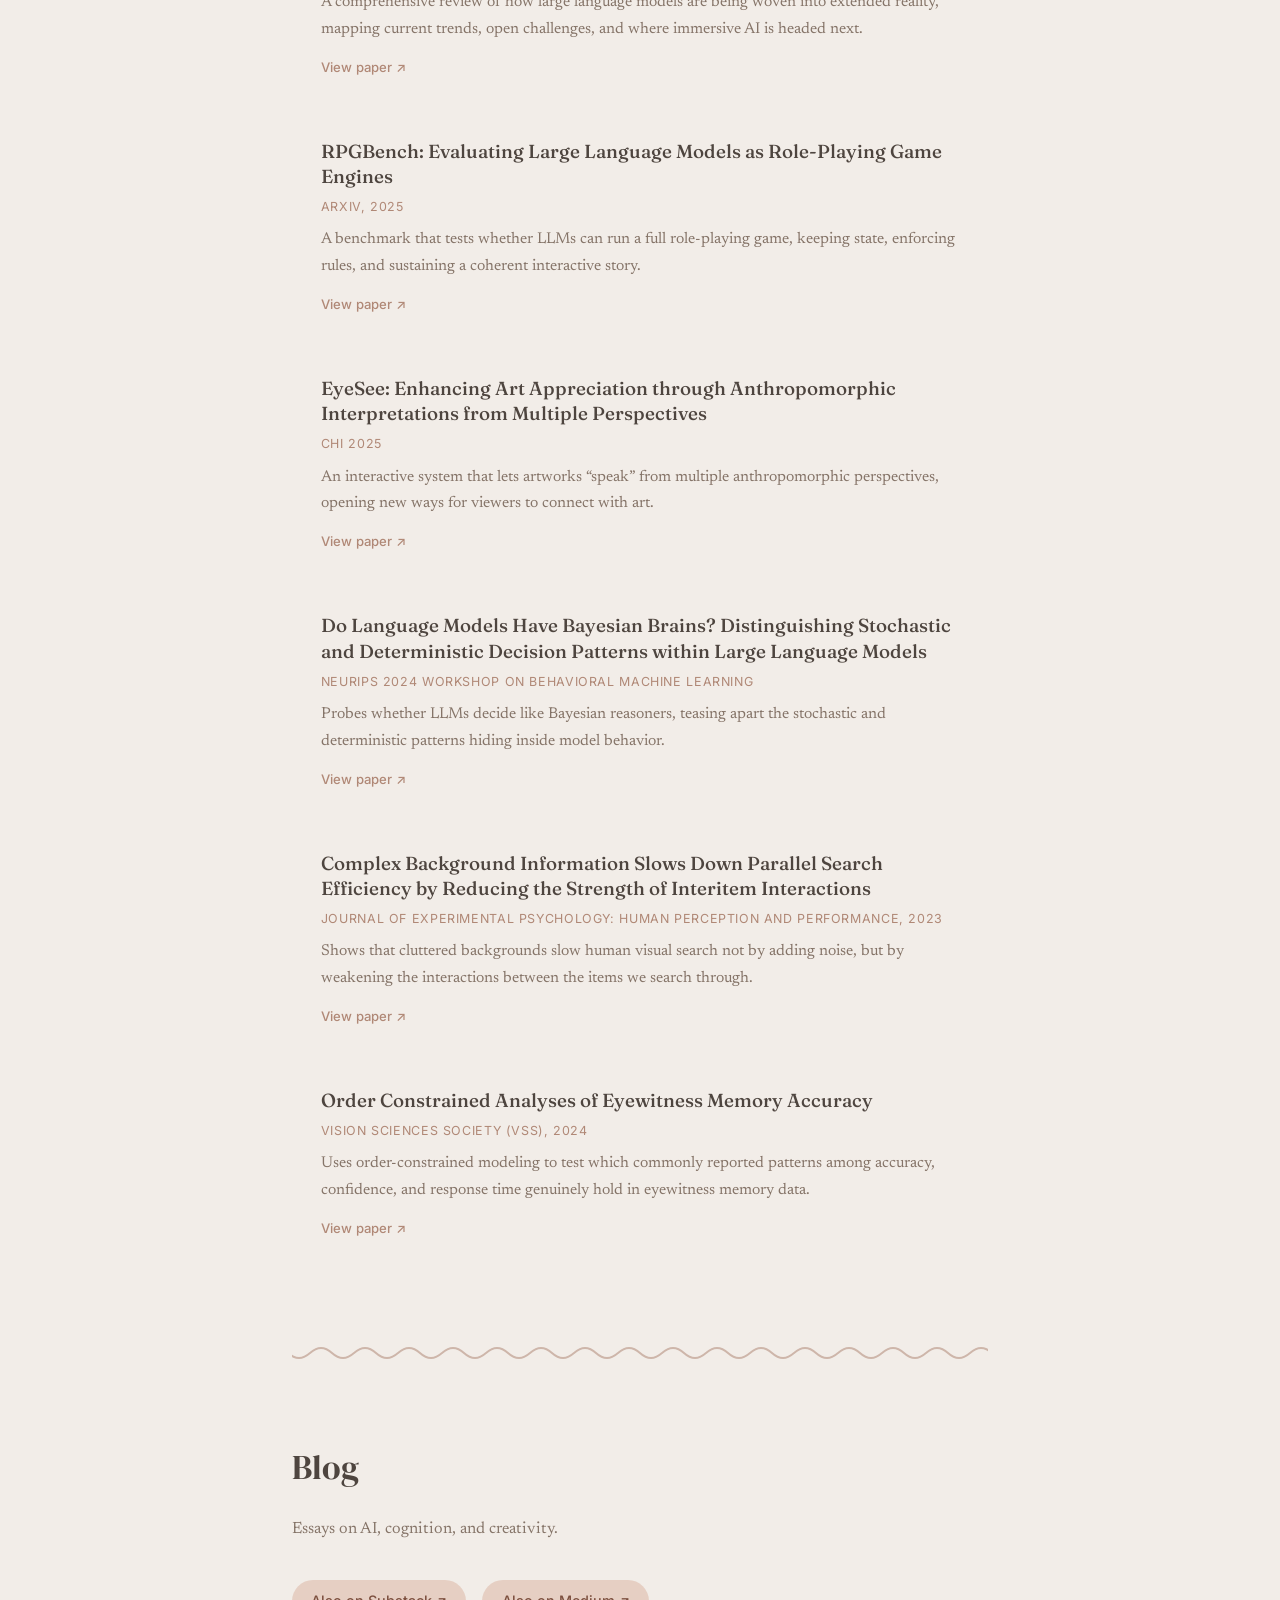
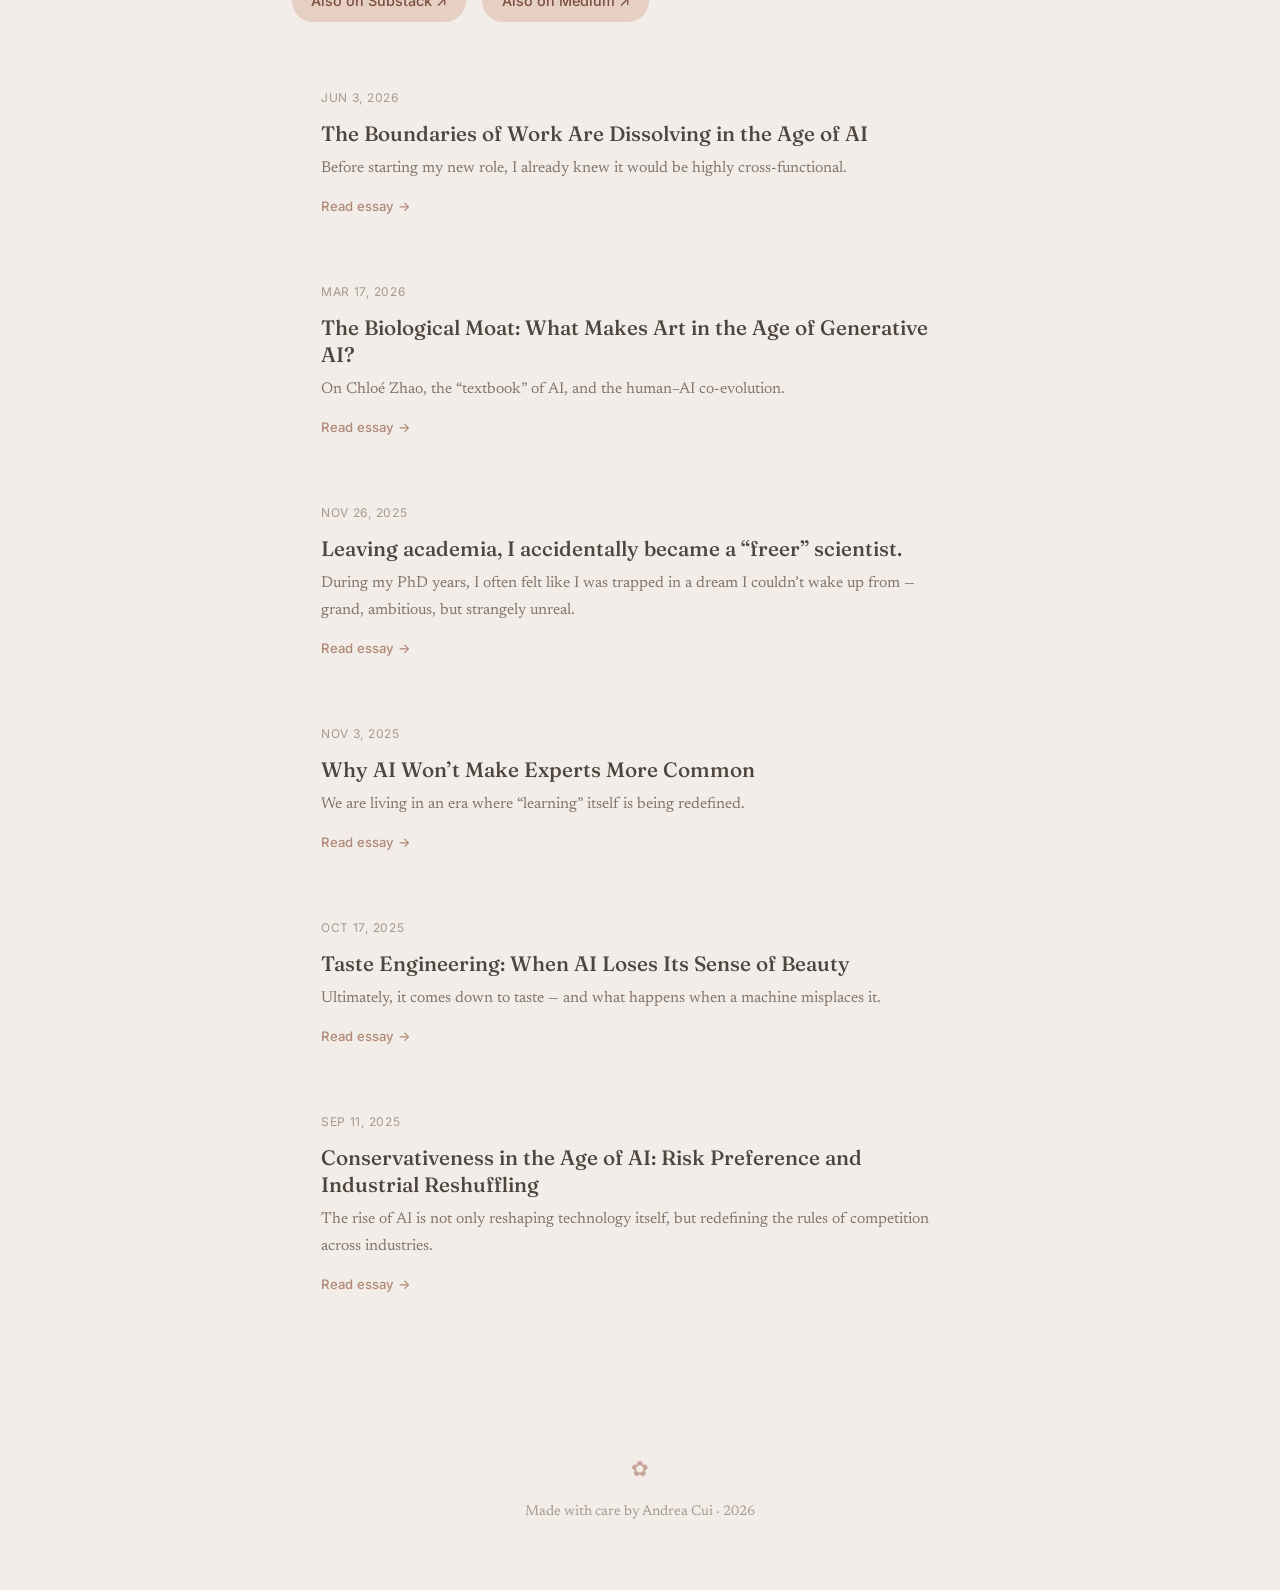
==== commit 70411bdf: "Projects: add RLHF description Co-Authored-By: Claude Opus 5.5 <noreply@anthropic.com>" ====
--- a/index.html
+++ b/index.html
@@ -110,6 +110,7 @@
                         <span class="work-date">Luma AI</span>
                     </div>
                     <p class="work-role">User signals to model alignment</p>
+                    <p>Post-training to improve model alignment with user preferences.</p>
                 </div>
                 <div class="work-item">
                     <div class="work-header">
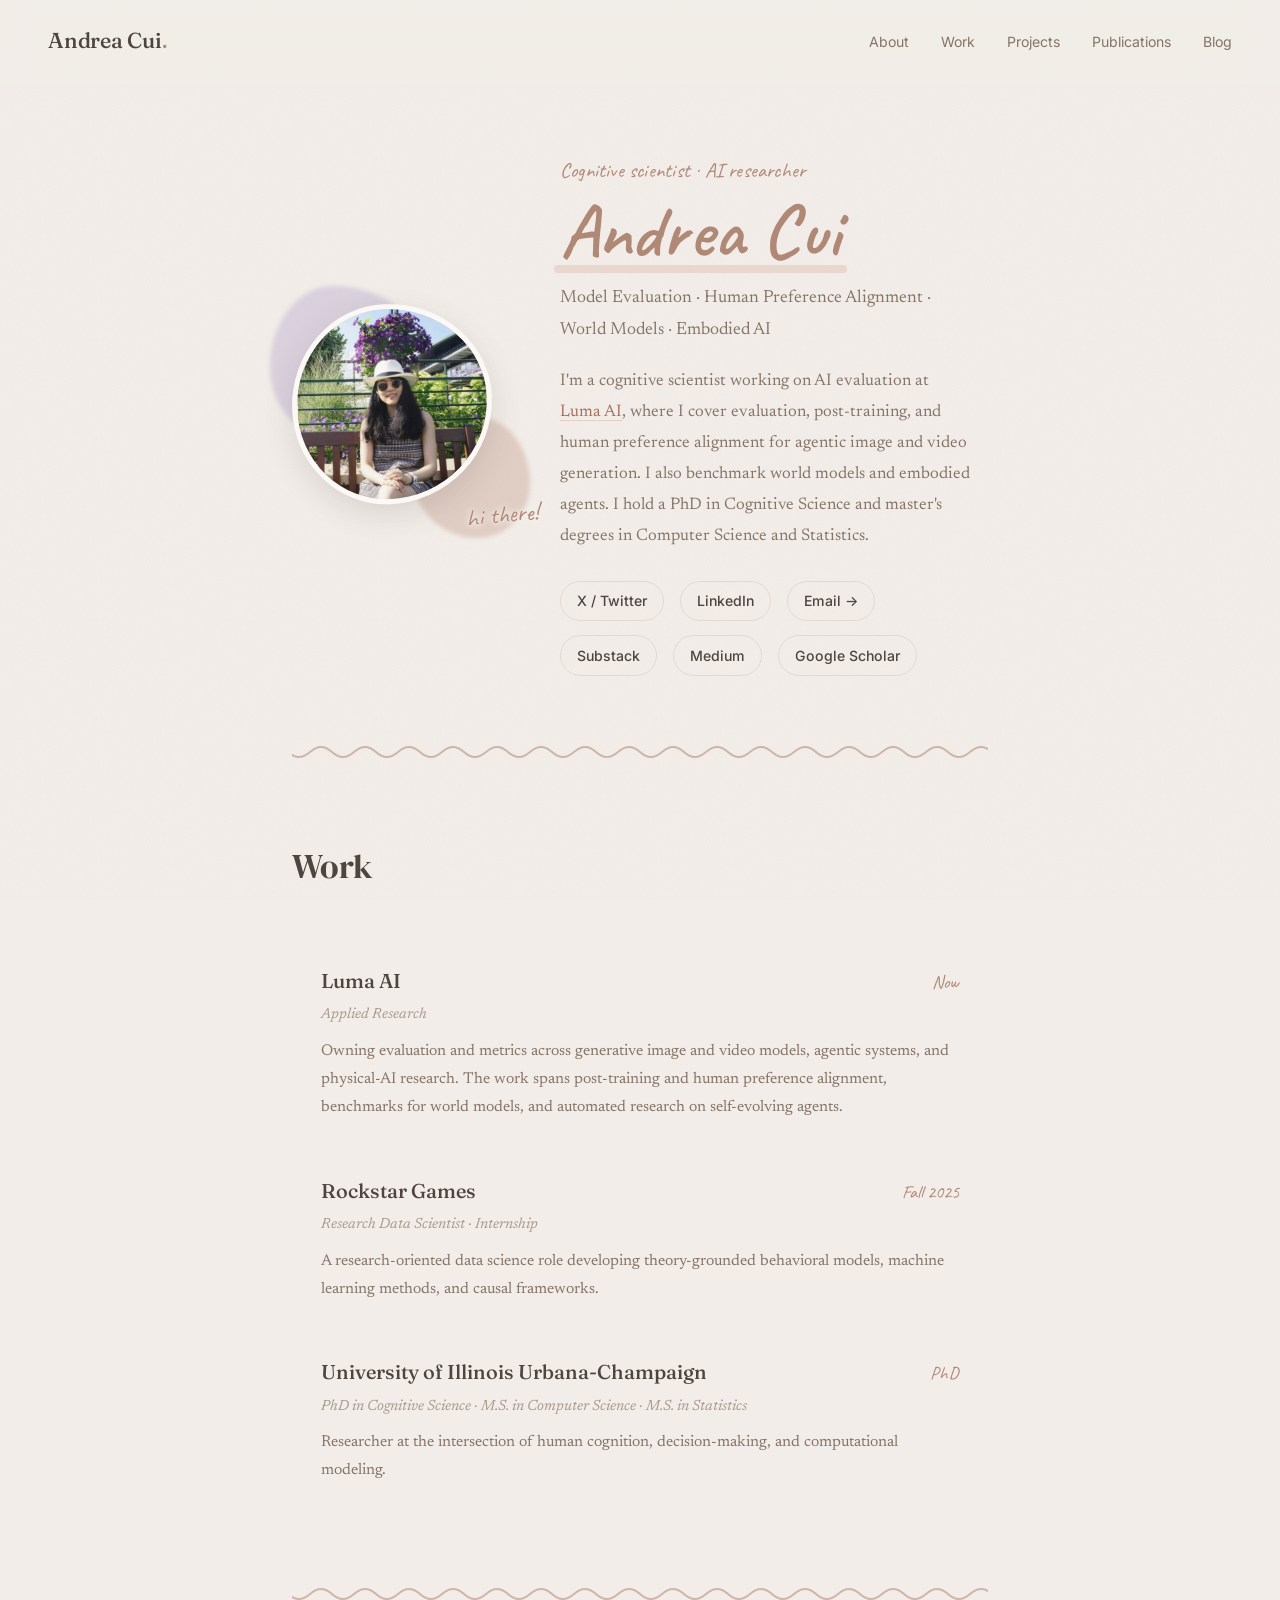
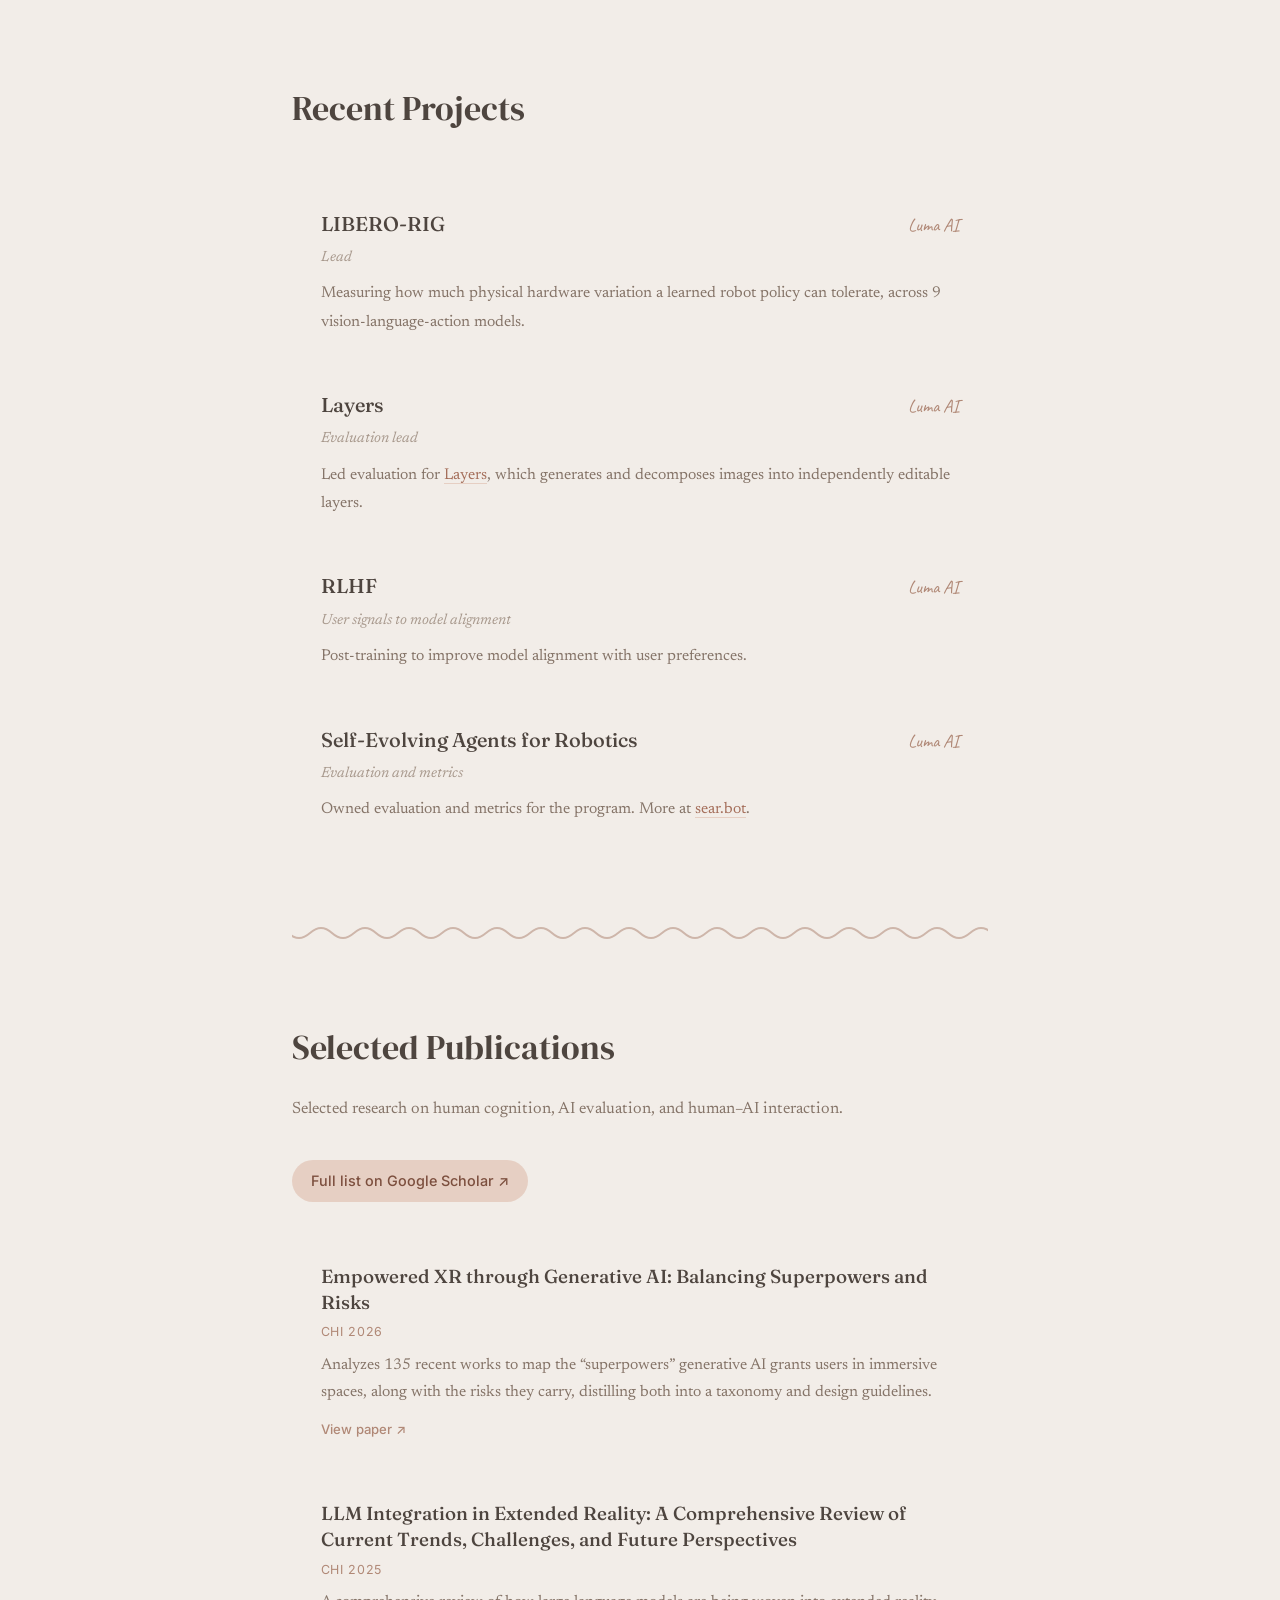
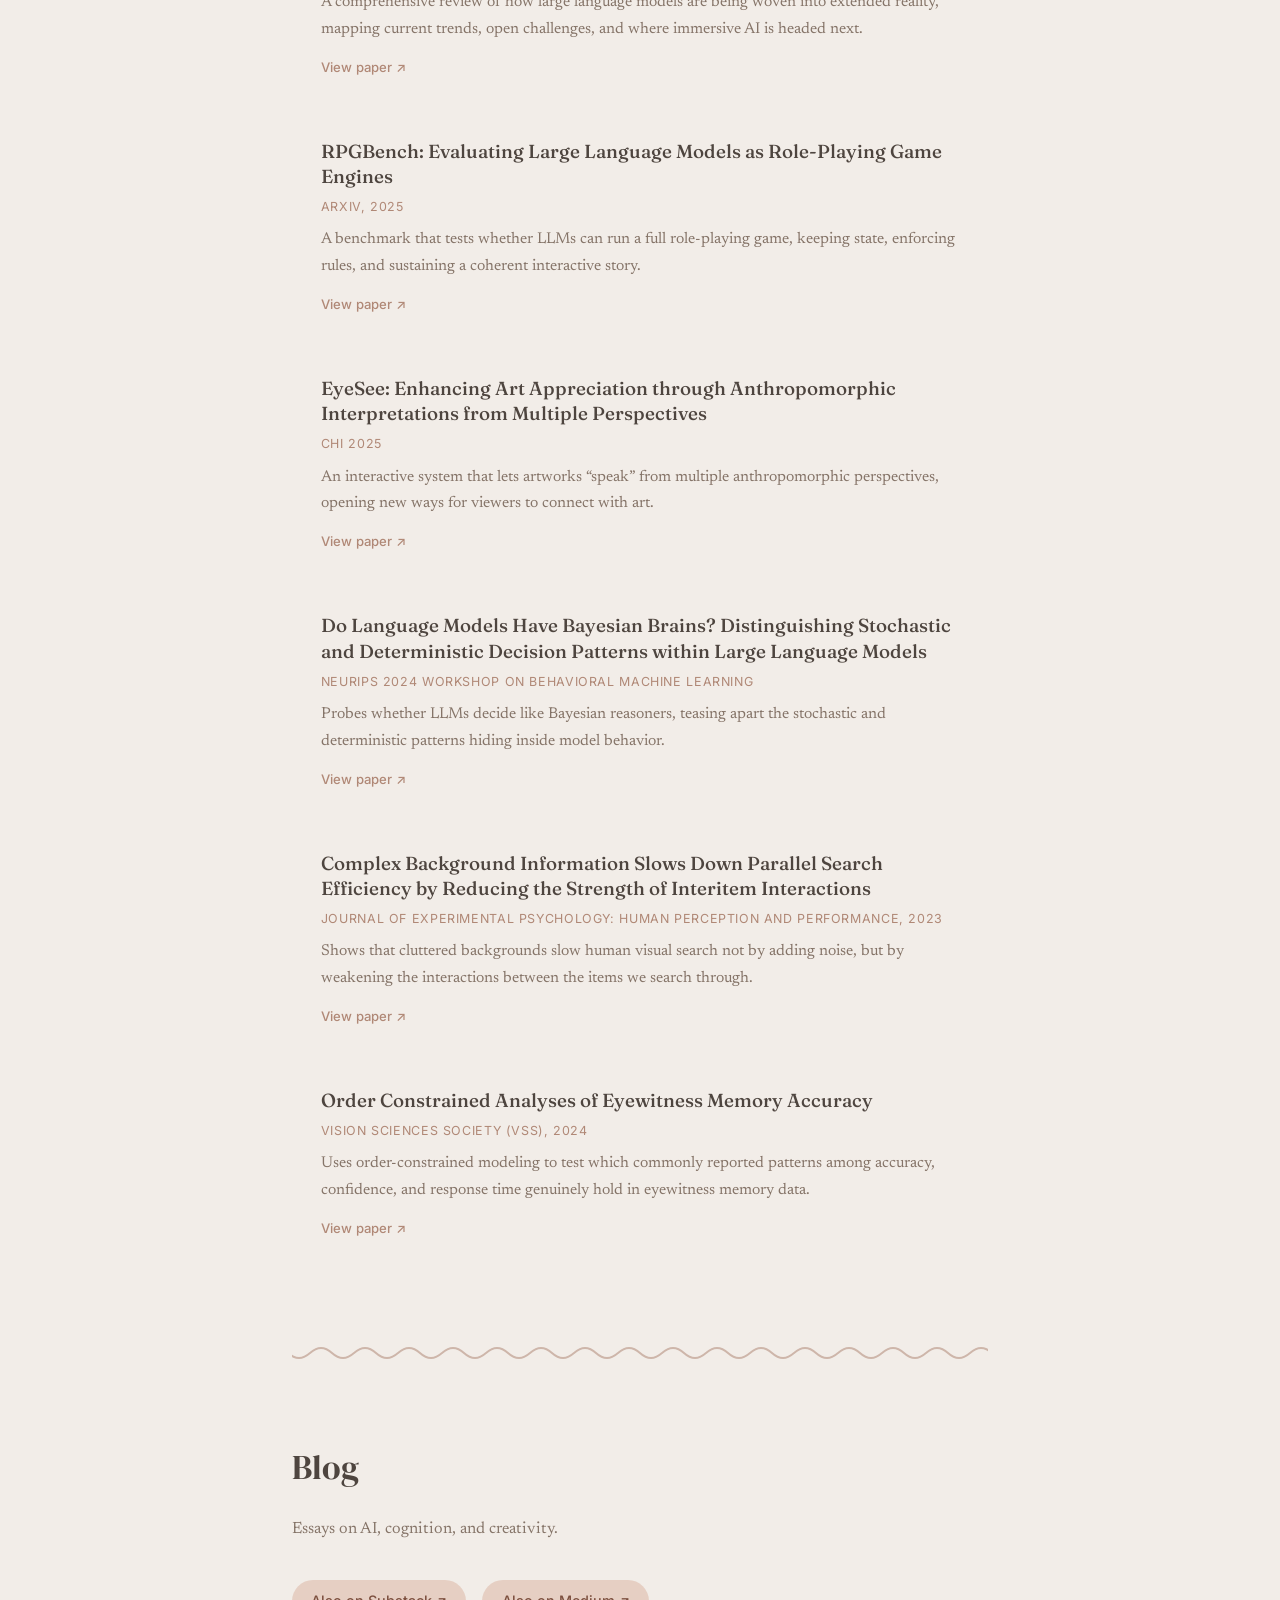
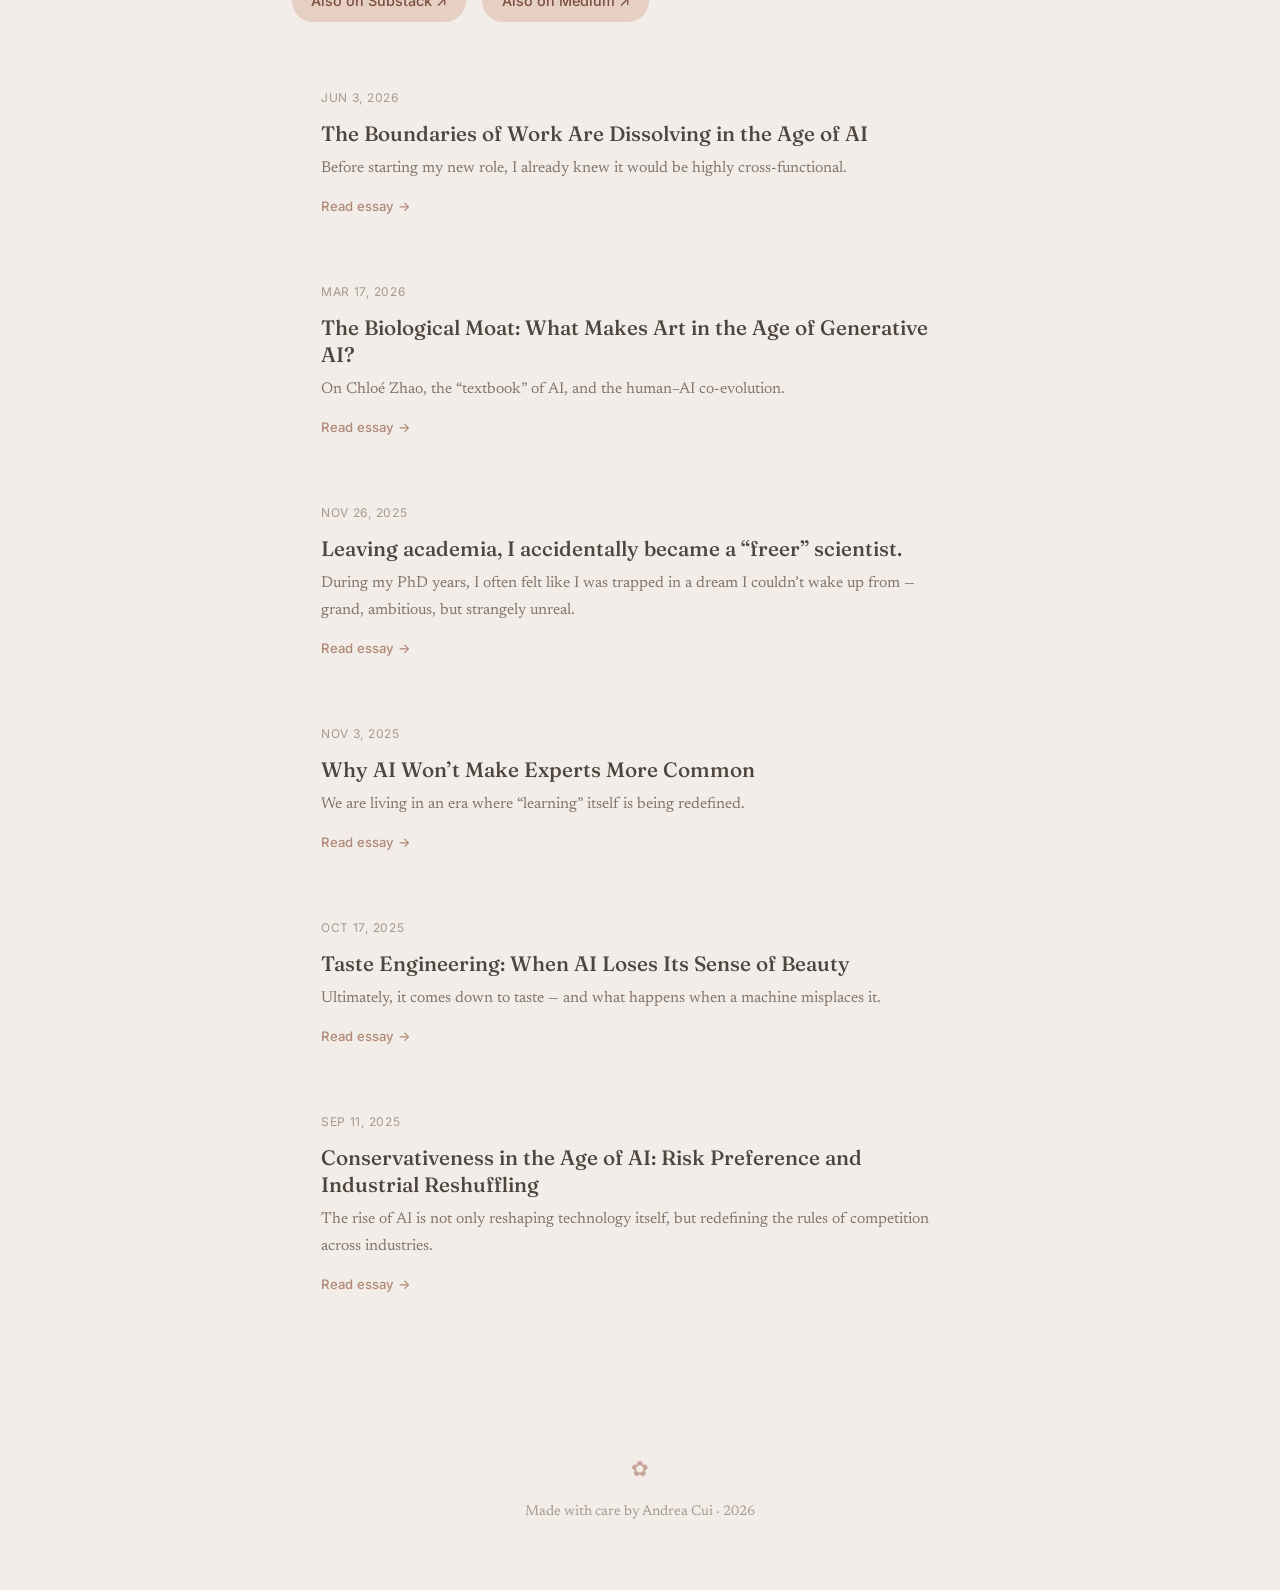
==== commit 4aad211d: "Rename Publications heading to Selected Publications Co-Authored-By: Claude Opus 5.5 <noreply@anthro" ====
--- a/index.html
+++ b/index.html
@@ -126,7 +126,7 @@
         <div class="squiggle" aria-hidden="true"></div>
 
         <section id="publications">
-            <h2><span class="h2-mark">Publications</span></h2>
+            <h2><span class="h2-mark">Selected Publications</span></h2>
             <p class="blog-intro">Selected research on human cognition, AI evaluation, and human&ndash;AI interaction.</p>
             <div class="blog-mirrors">
                 <a href="https://scholar.google.com/citations?user=rv8IWYAAAAAJ&hl=en" target="_blank" rel="noopener">Full list on Google Scholar <span class="mirror-arrow">&nearr;</span></a>
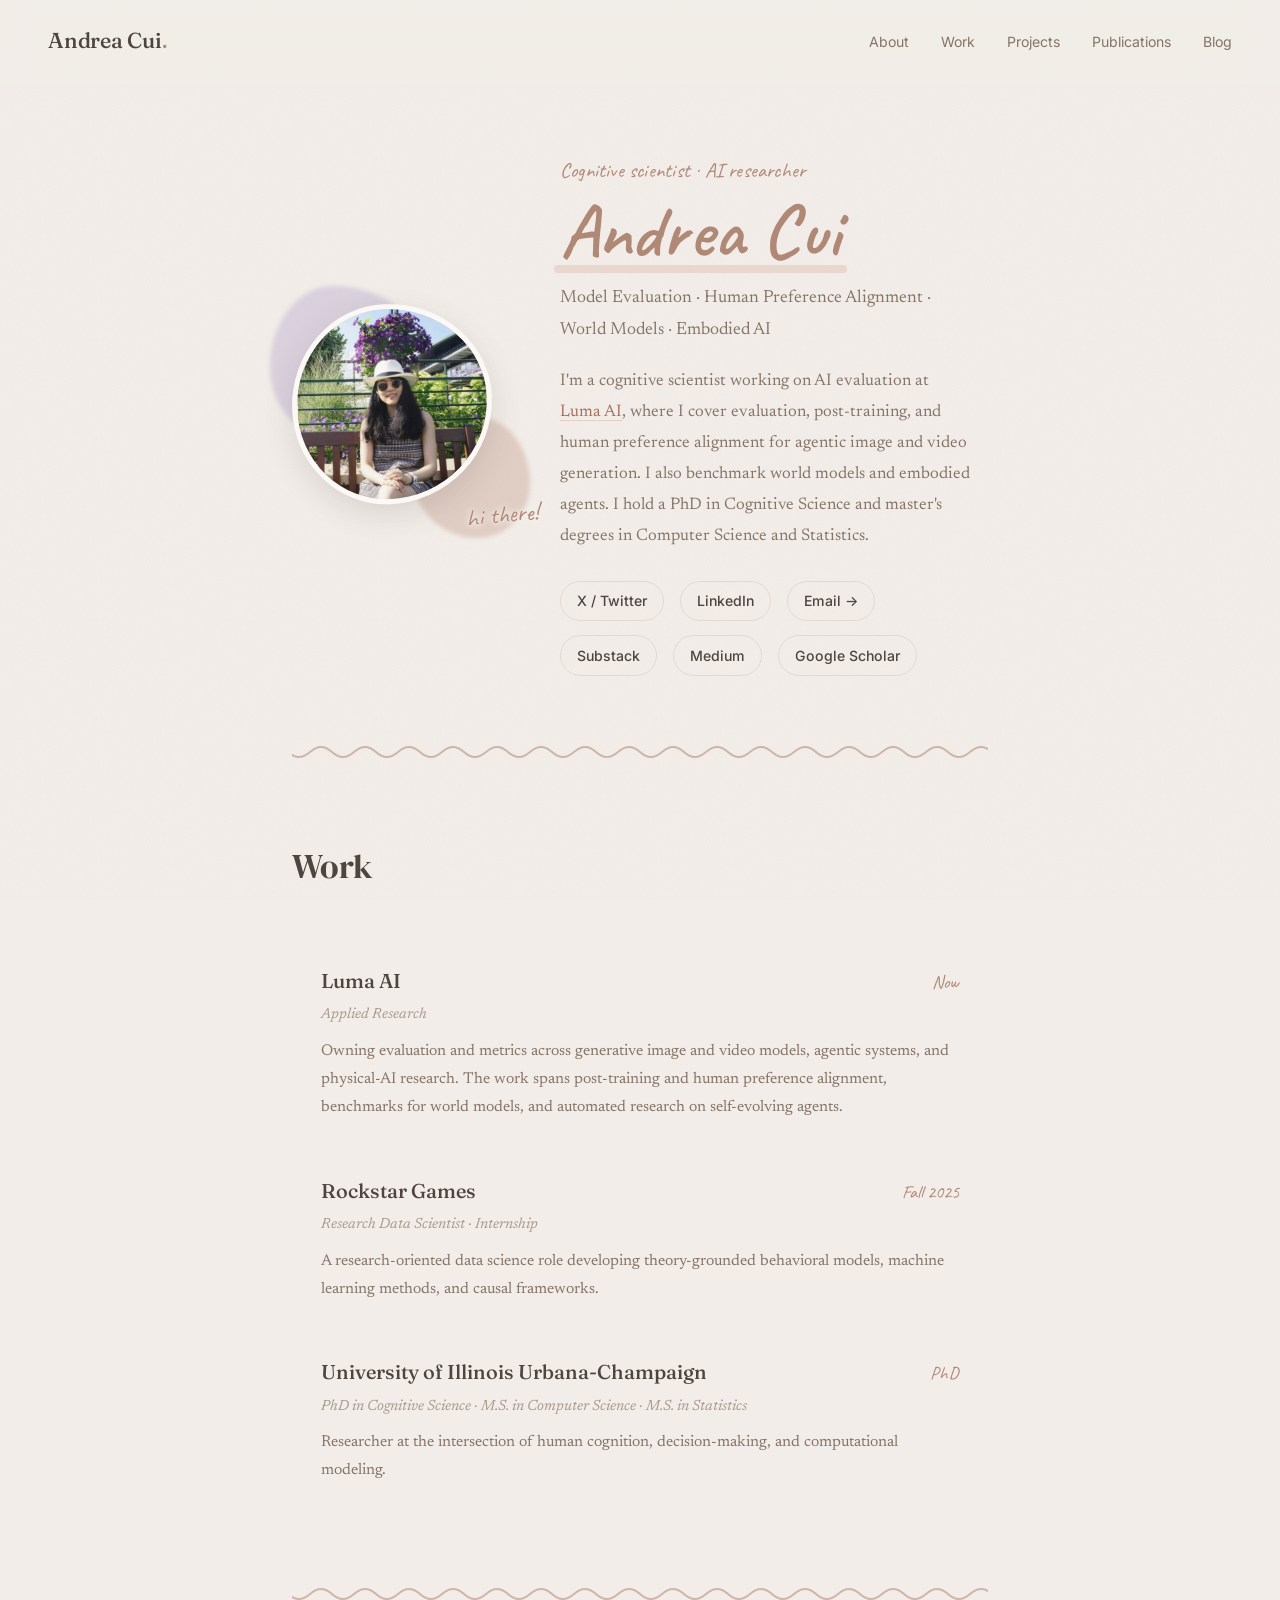
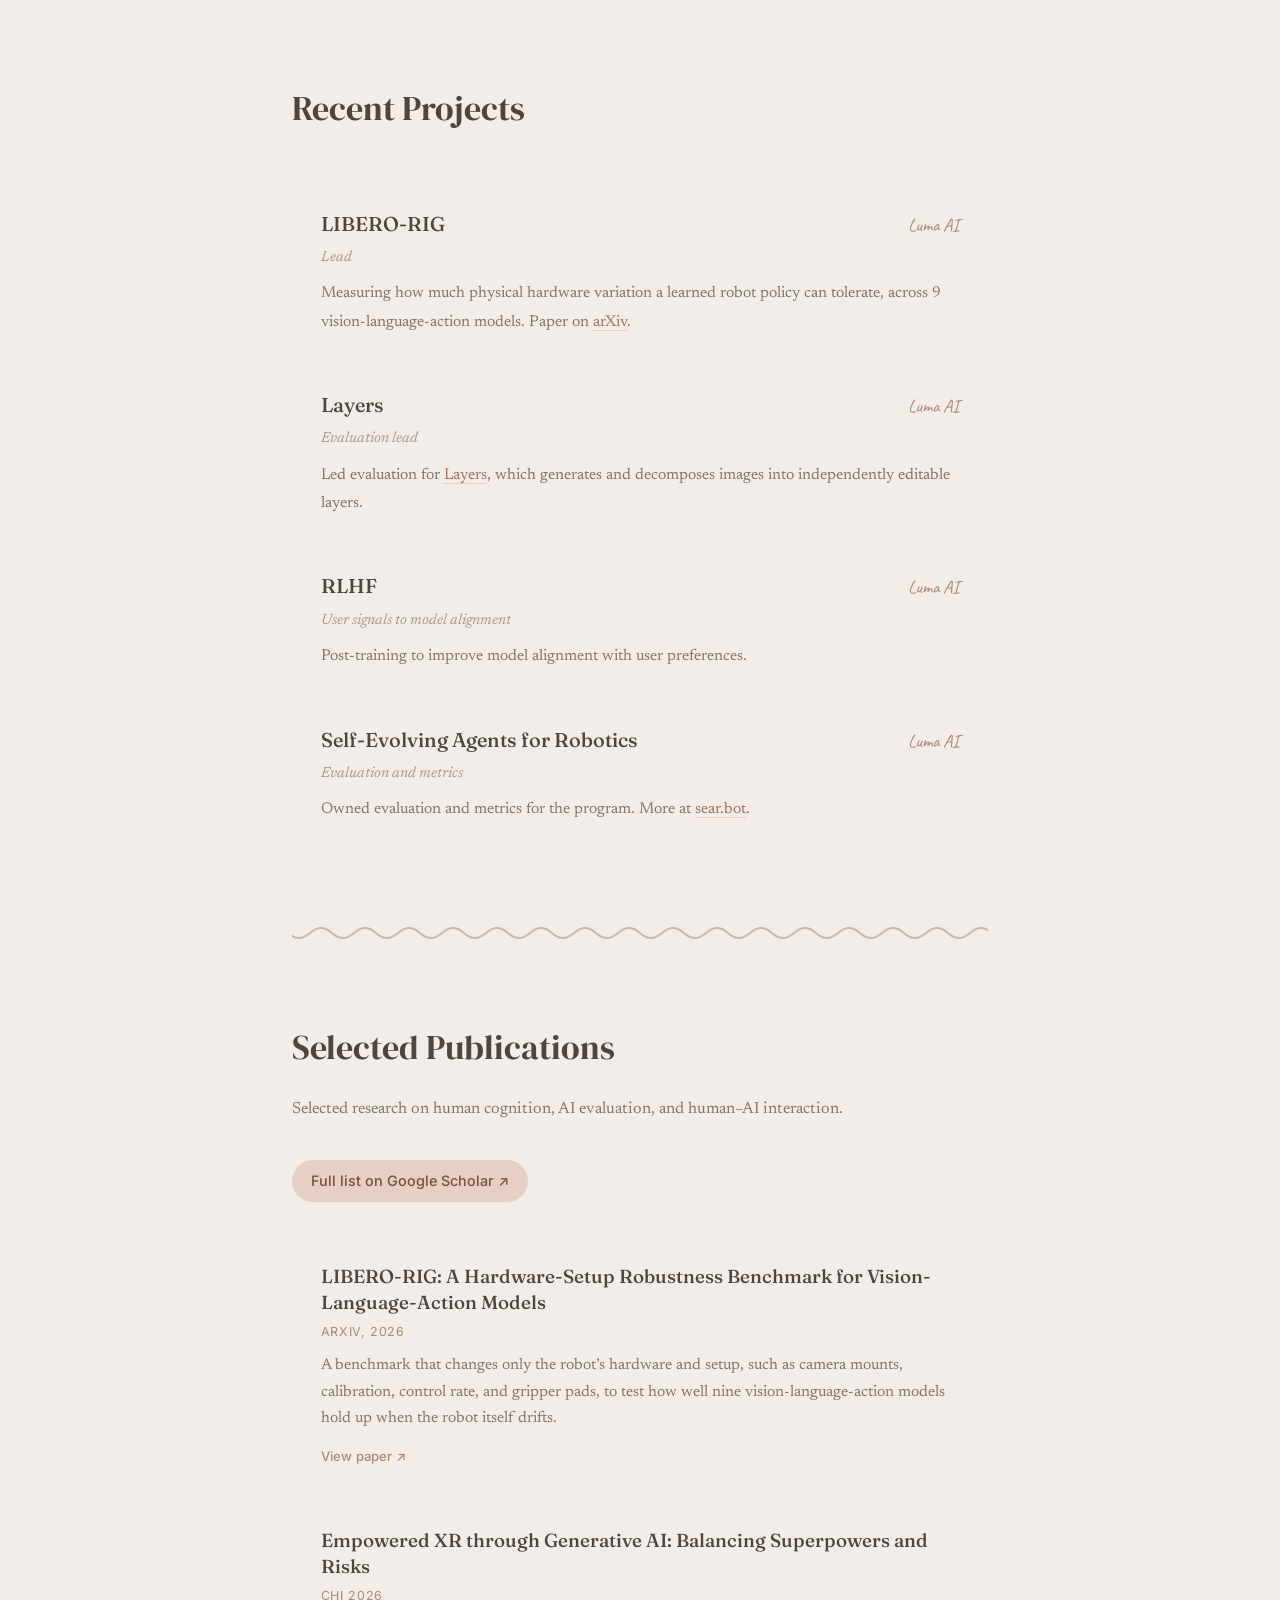
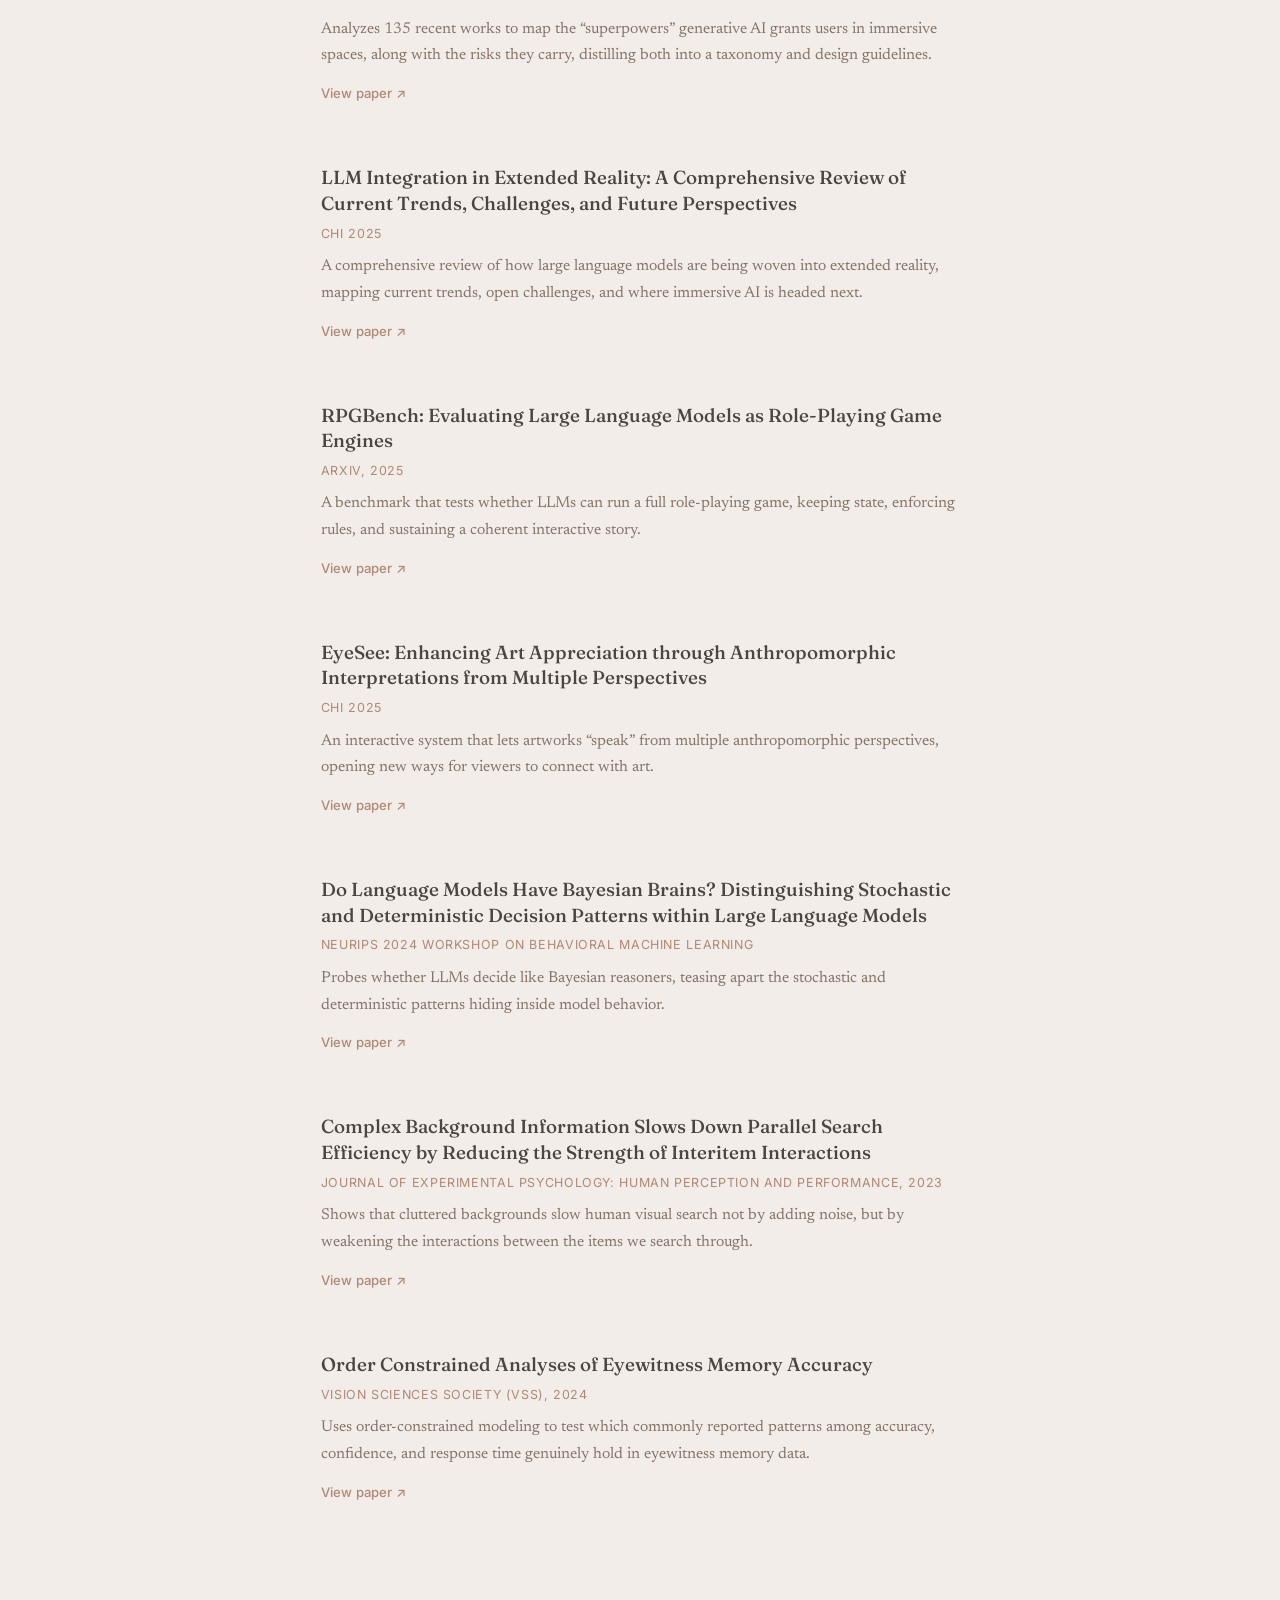
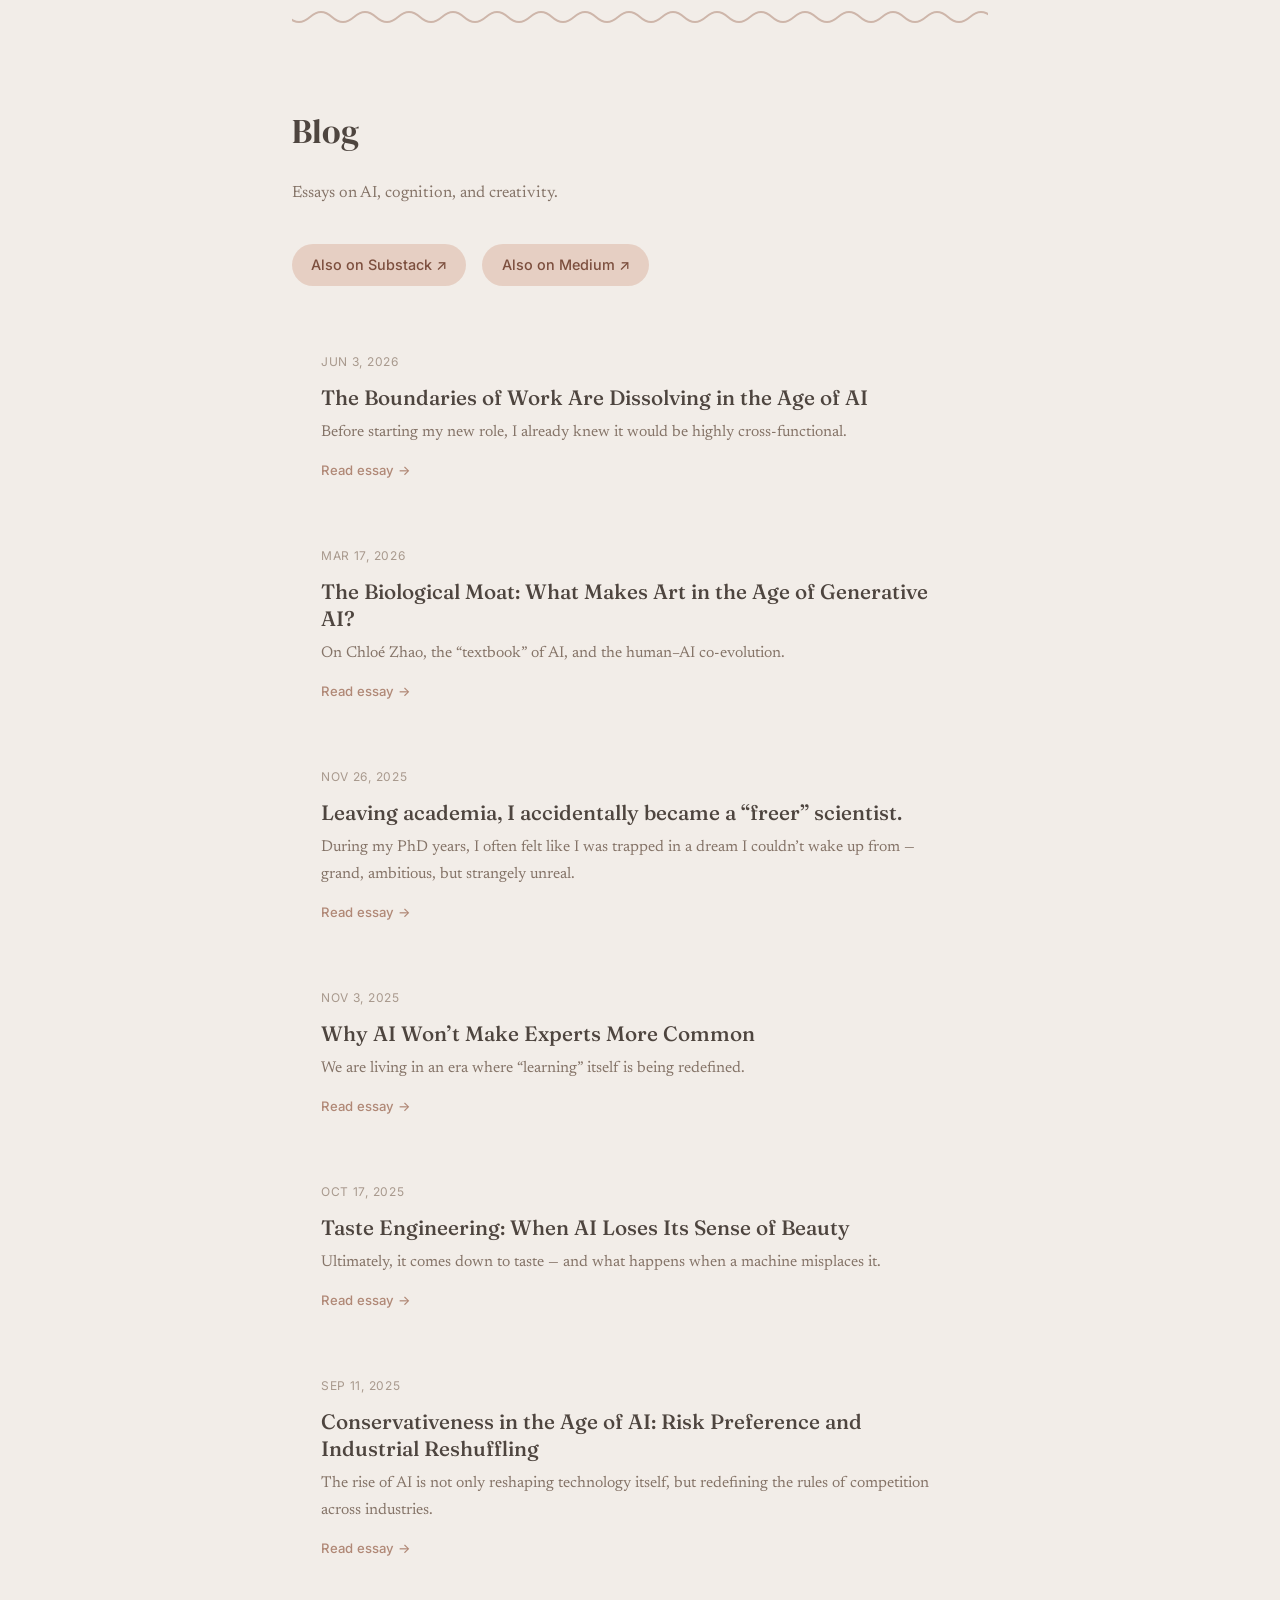
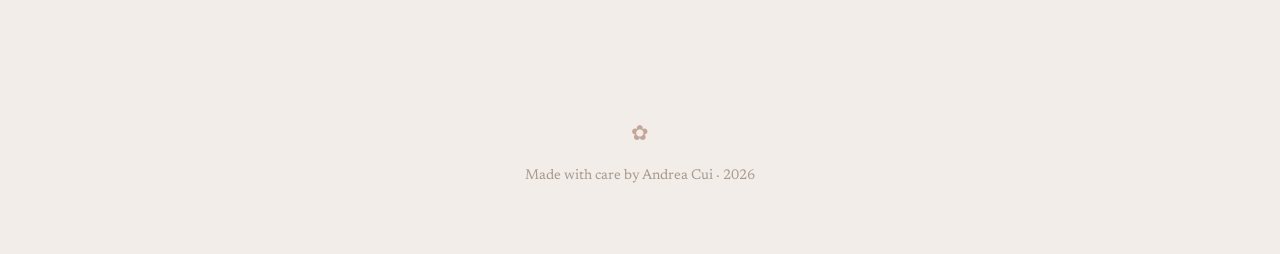
==== commit e7917f71: "Add LIBERO-RIG arXiv paper to projects and publications Co-Authored-By: Claude Opus 5.5 <noreply@ant" ====
--- a/index.html
+++ b/index.html
@@ -94,7 +94,7 @@
                         <span class="work-date">Luma AI</span>
                     </div>
                     <p class="work-role">Lead</p>
-                    <p>Measuring how much physical hardware variation a learned robot policy can tolerate, across 9 vision-language-action models.</p>
+                    <p>Measuring how much physical hardware variation a learned robot policy can tolerate, across 9 vision-language-action models. Paper on <a href="https://arxiv.org/abs/2610.18843" target="_blank" rel="noopener">arXiv</a>.</p>
                 </div>
                 <div class="work-item">
                     <div class="work-header">
@@ -132,6 +132,12 @@
                 <a href="https://scholar.google.com/citations?user=rv8IWYAAAAAJ&hl=en" target="_blank" rel="noopener">Full list on Google Scholar <span class="mirror-arrow">&nearr;</span></a>
             </div>
             <div class="pub-list">
+                <a class="pub-item" href="https://arxiv.org/abs/2610.18843" target="_blank" rel="noopener">
+                    <h3>LIBERO-RIG: A Hardware-Setup Robustness Benchmark for Vision-Language-Action Models</h3>
+                    <p class="pub-venue">arXiv, 2026</p>
+                    <p class="pub-tldr">A benchmark that changes only the robot&rsquo;s hardware and setup, such as camera mounts, calibration, control rate, and gripper pads, to test how well nine vision-language-action models hold up when the robot itself drifts.</p>
+                    <span class="pub-link">View paper &nearr;</span>
+                </a>
                 <a class="pub-item" href="https://dl.acm.org/doi/10.1145/3772318.3791307" target="_blank" rel="noopener">
                     <h3>Empowered XR through Generative AI: Balancing Superpowers and Risks</h3>
                     <p class="pub-venue">CHI 2026</p>
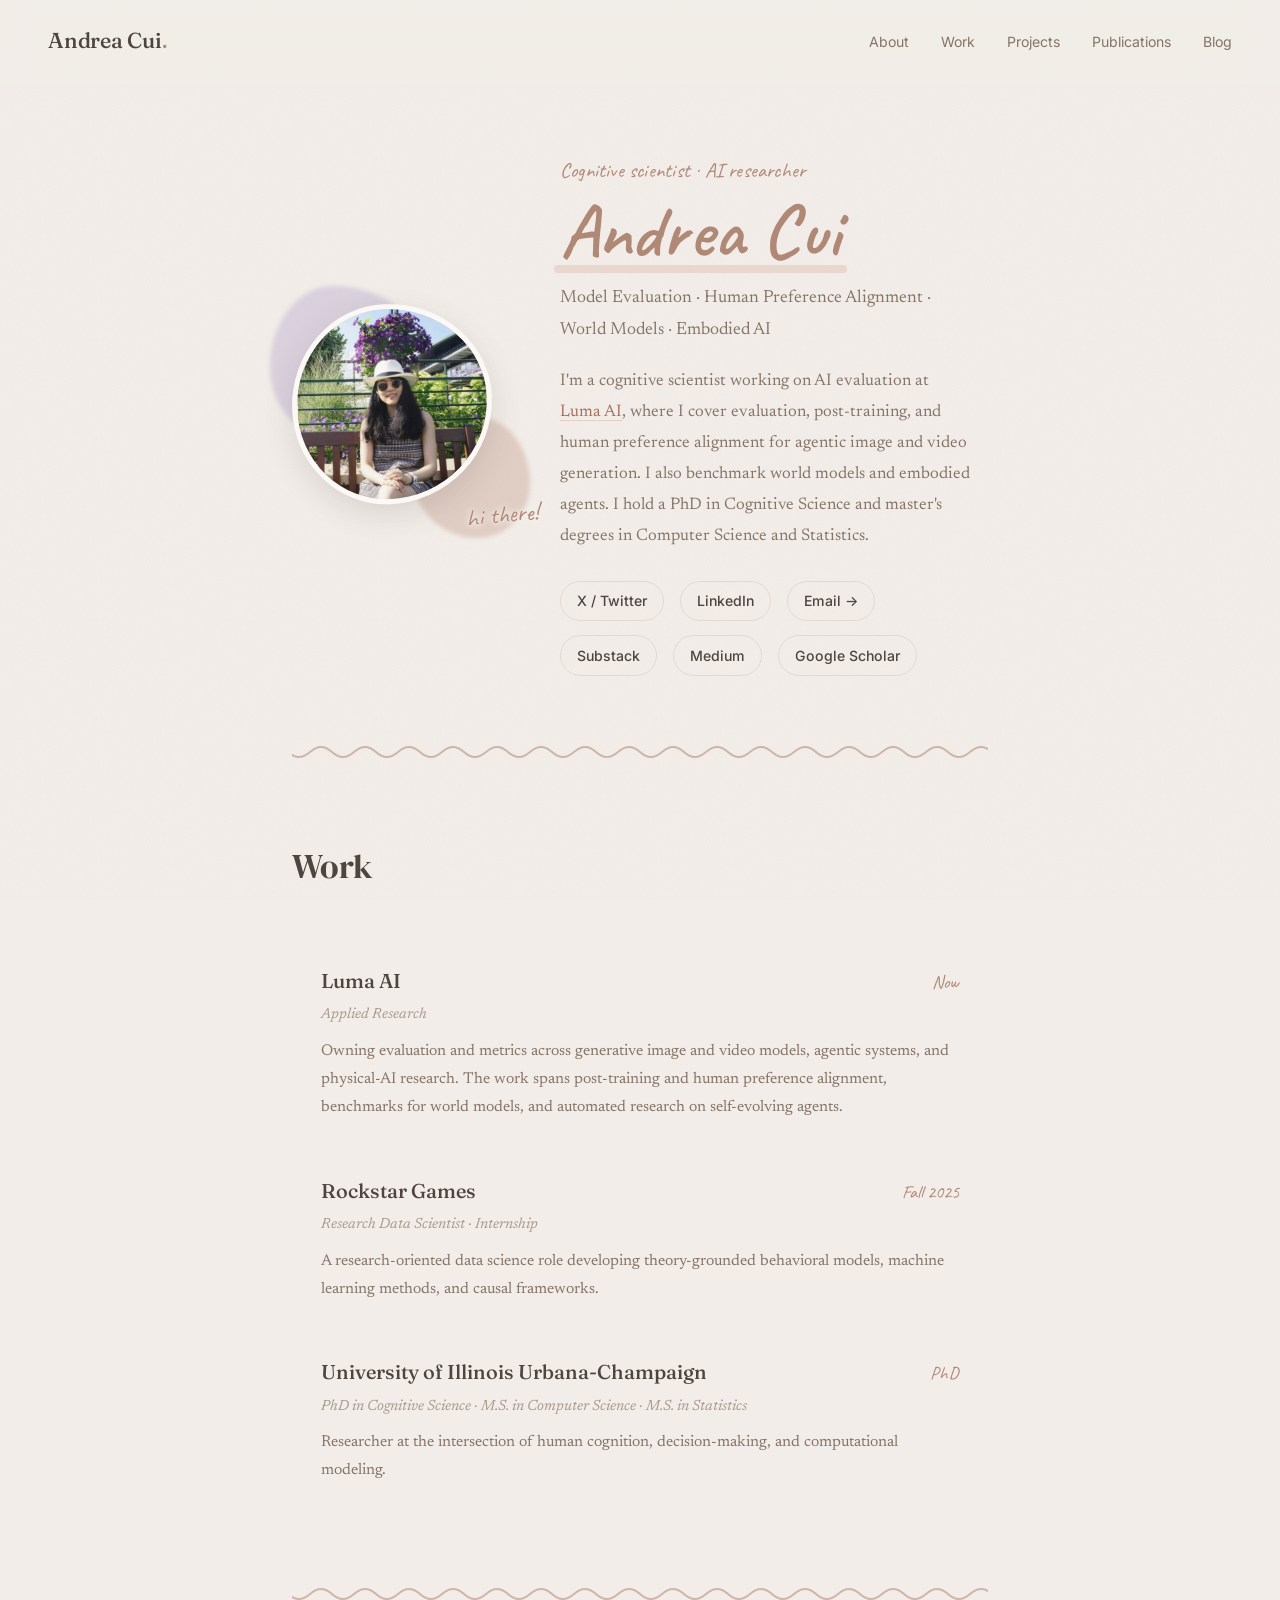
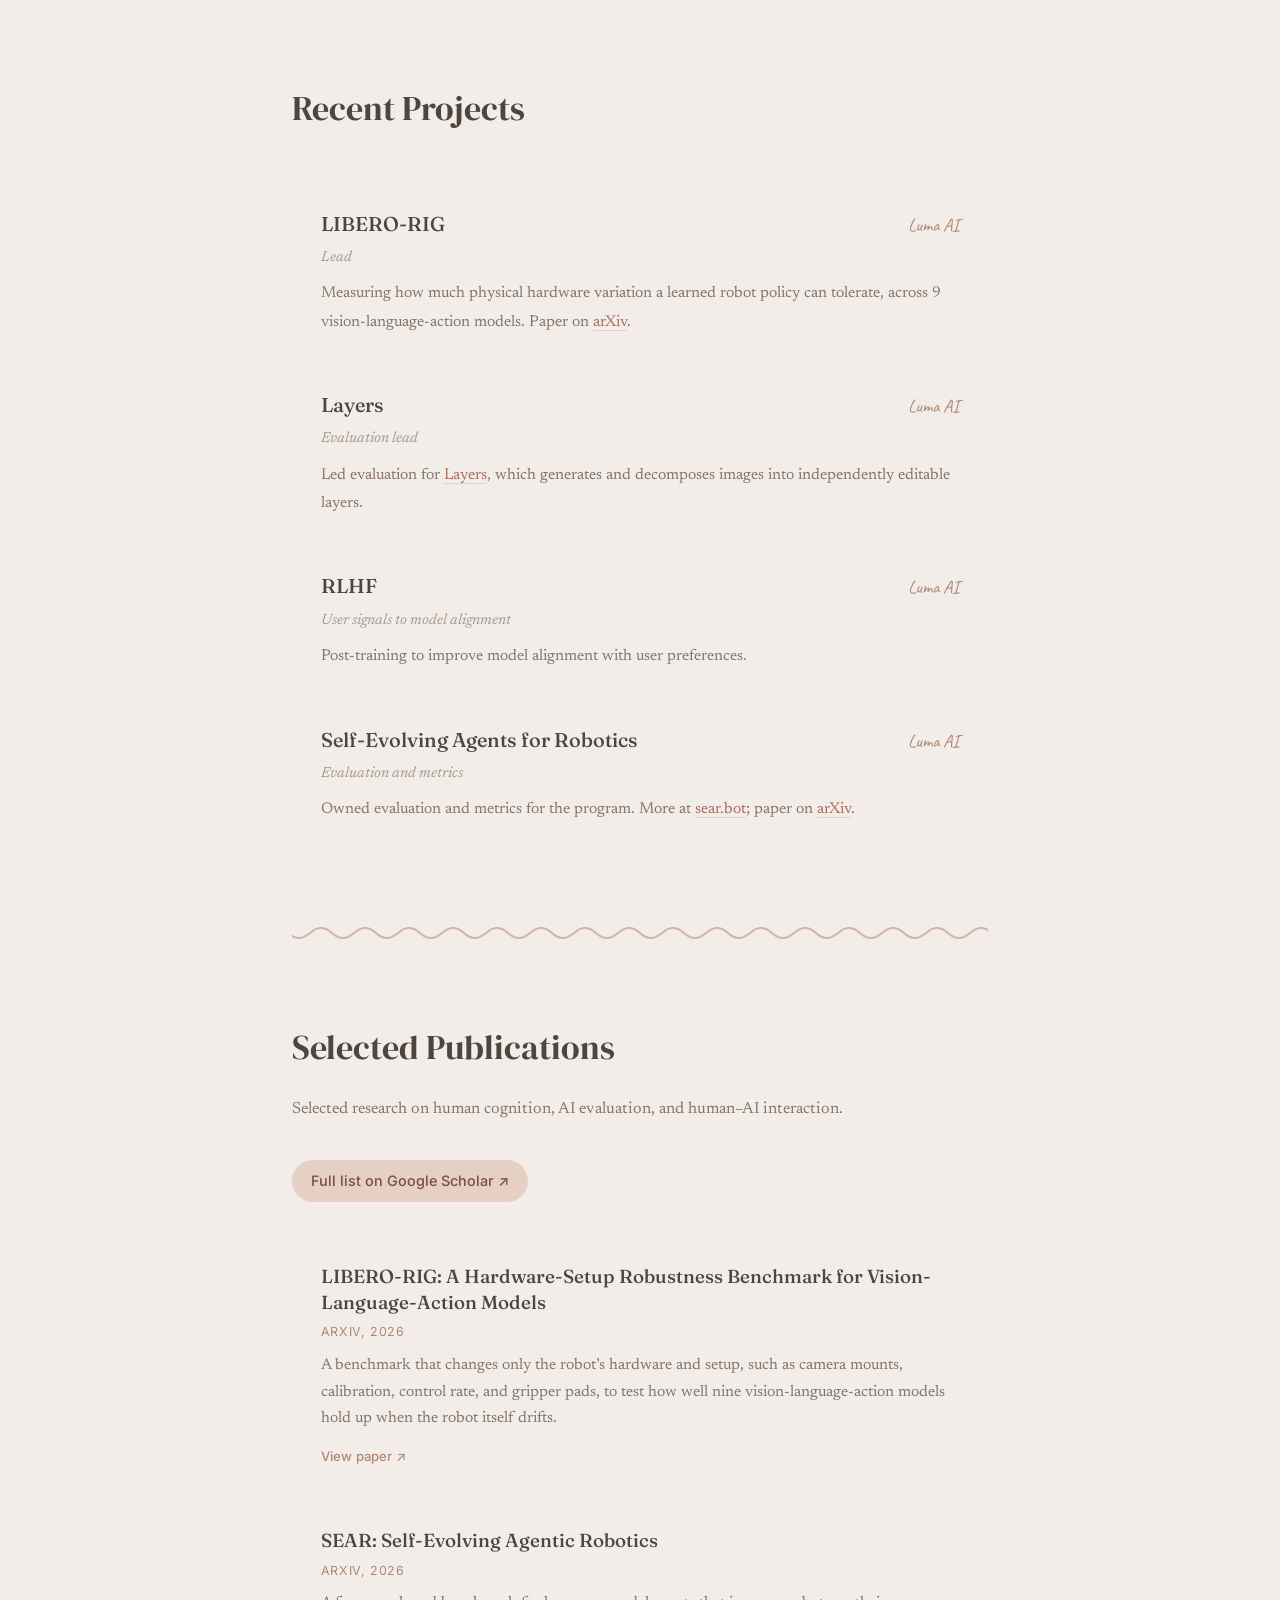
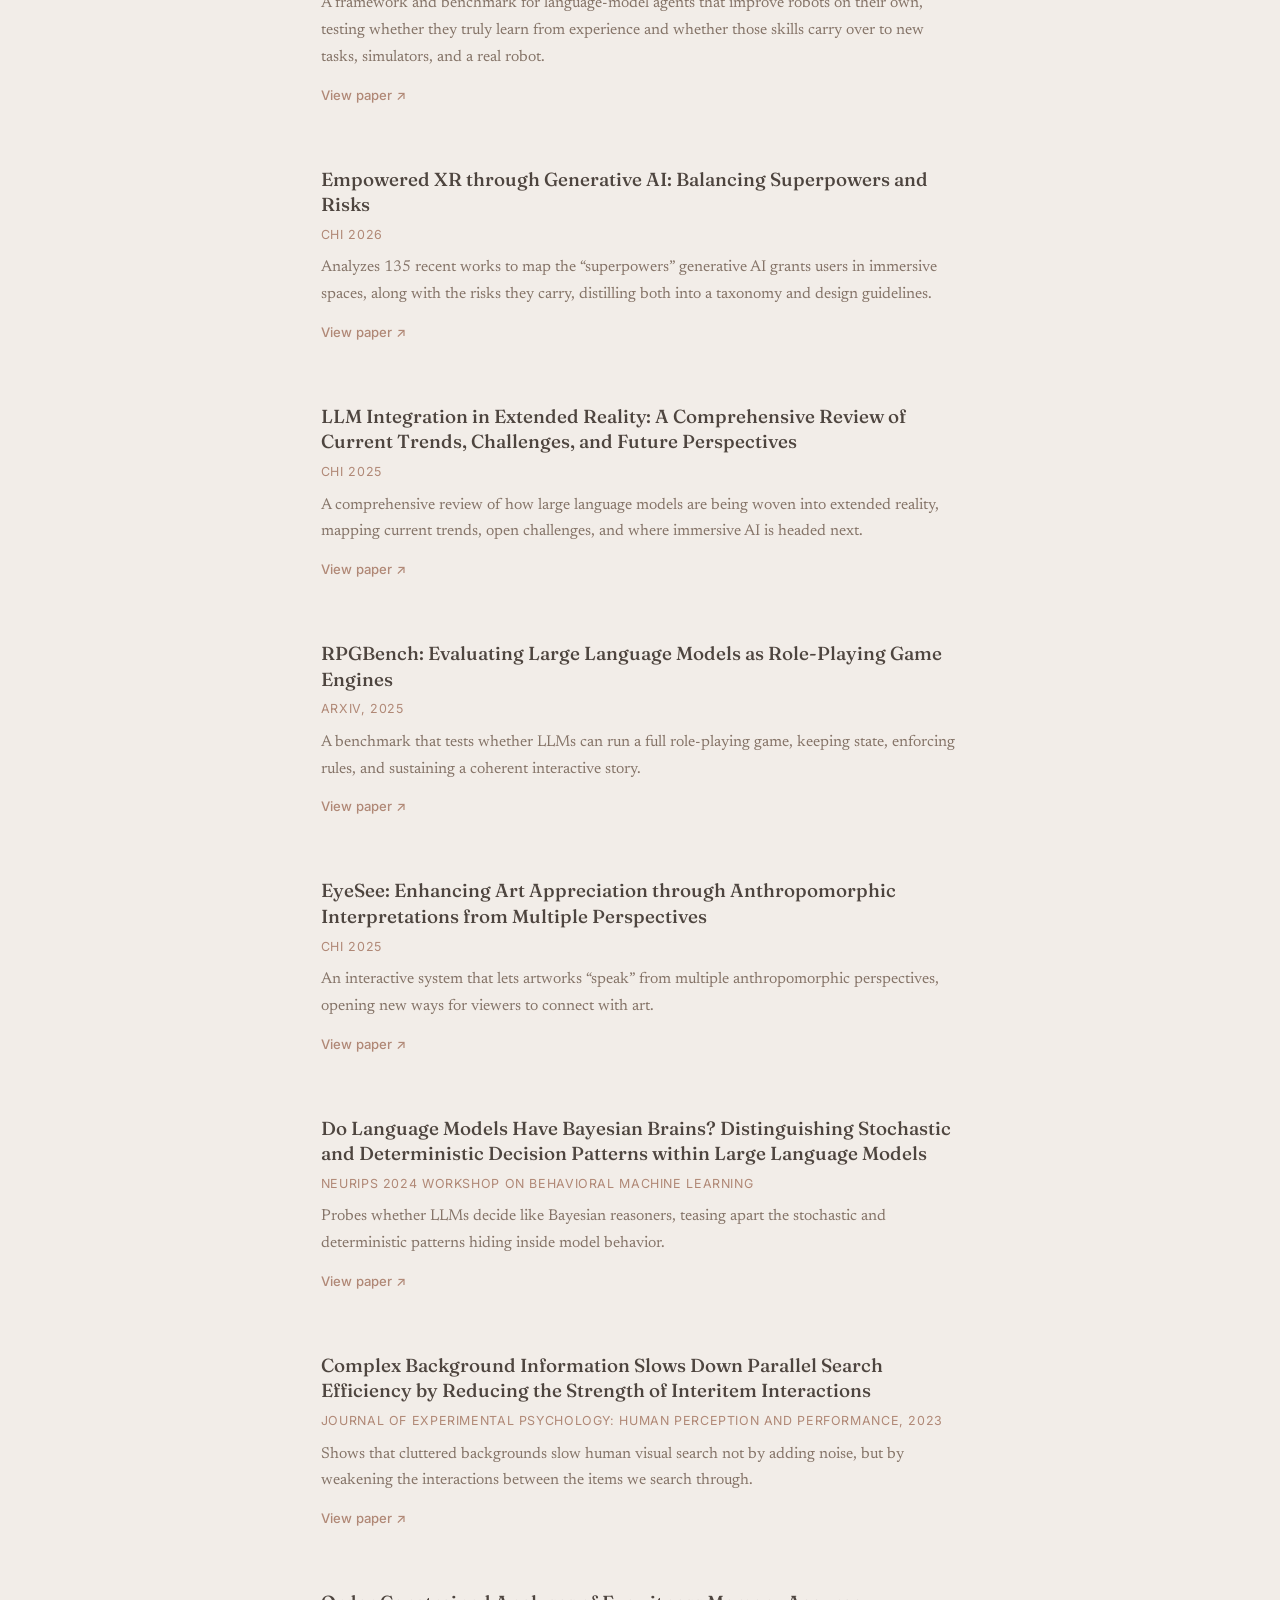
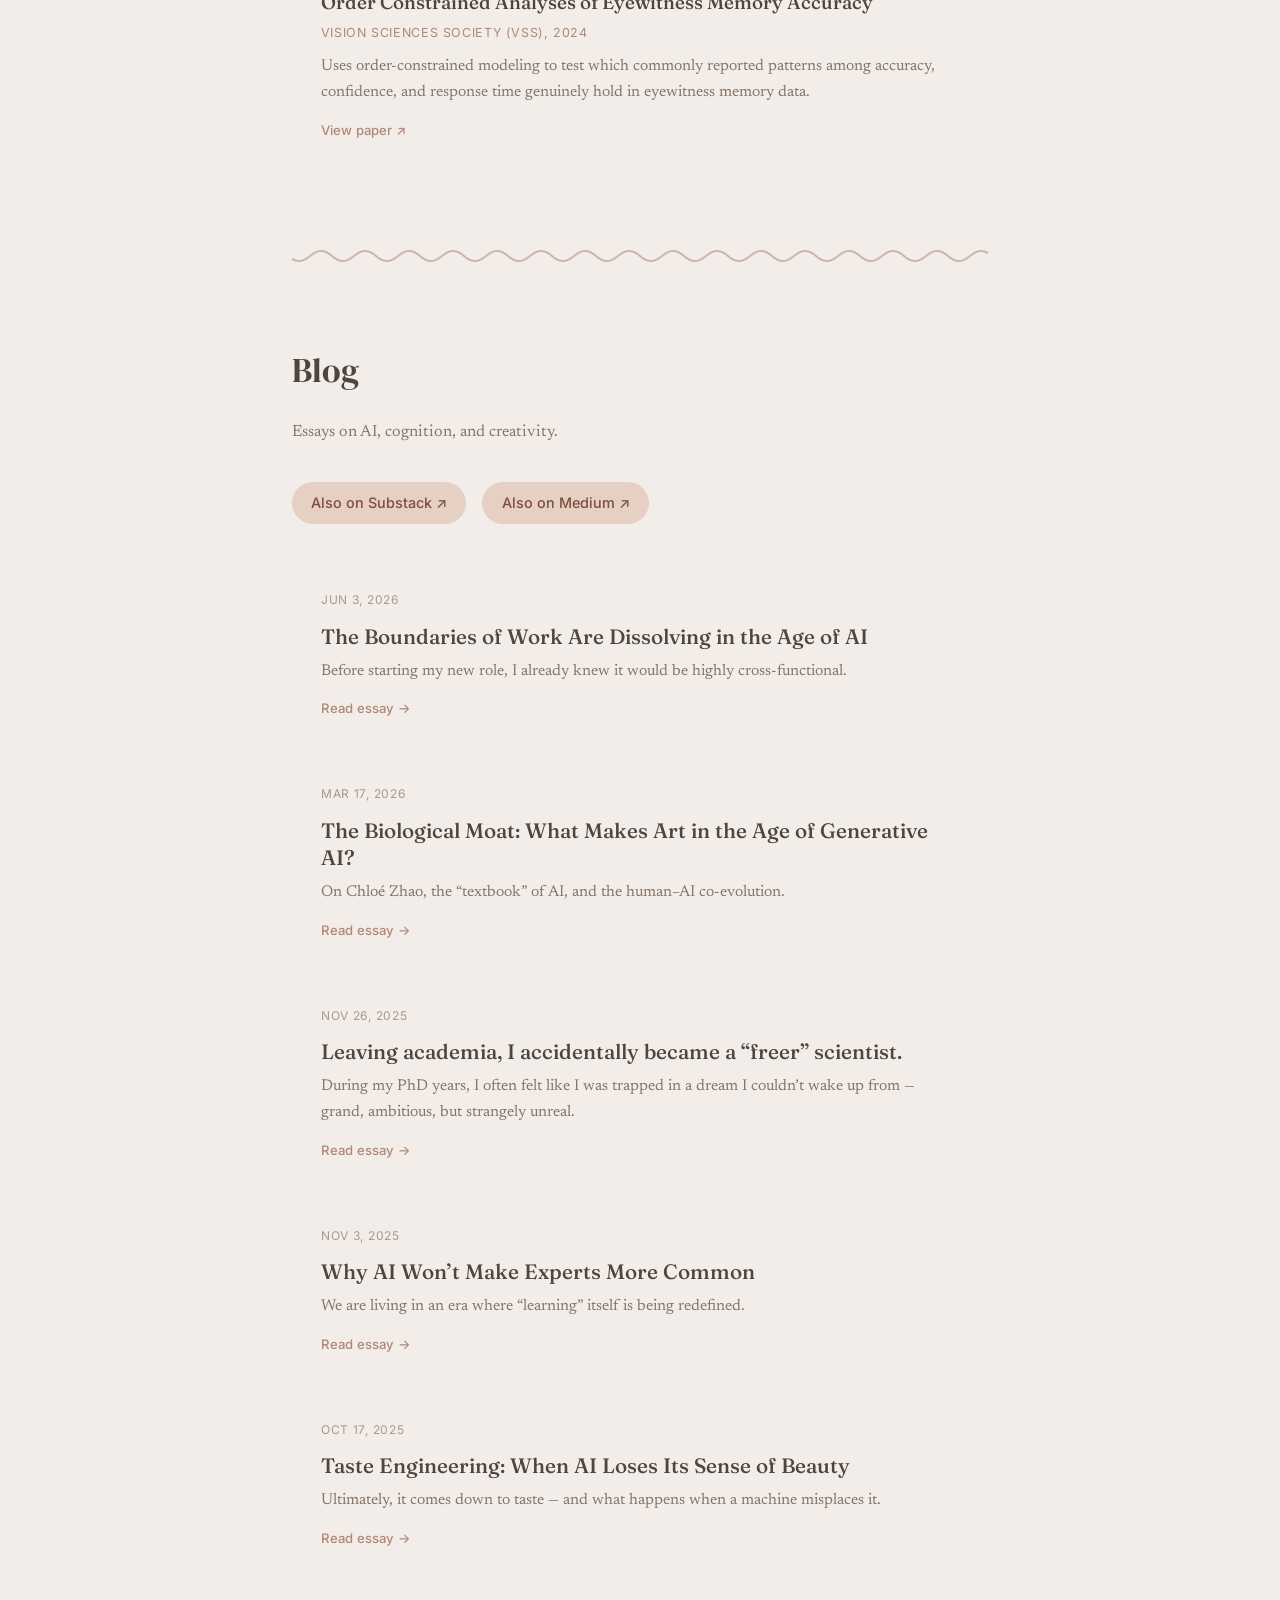
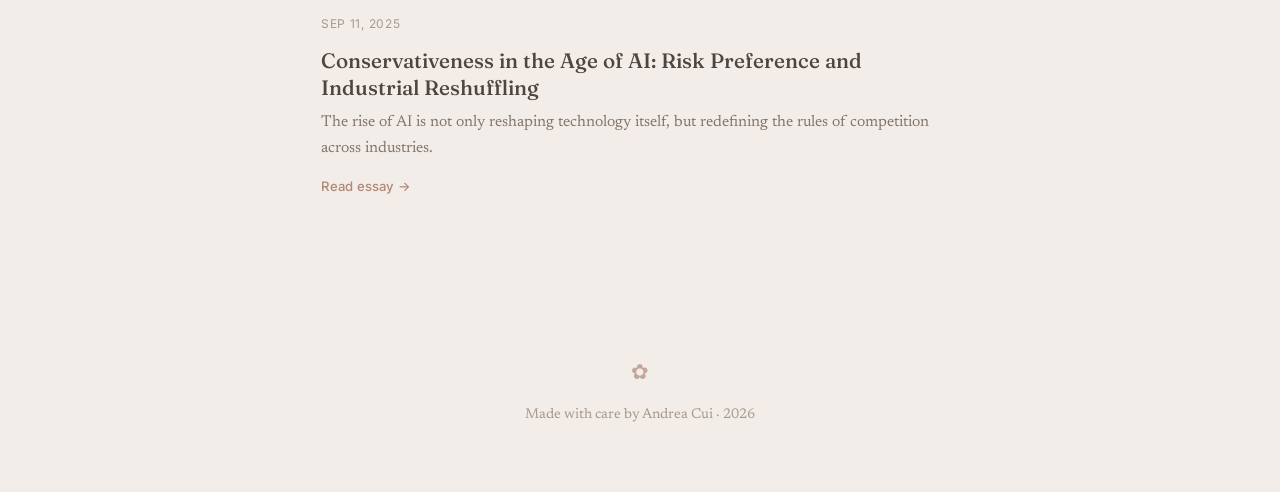
==== commit 8240bb43: "Add SEAR arXiv paper to projects and publications Co-Authored-By: Claude Opus 5.5 <noreply@anthropic" ====
--- a/index.html
+++ b/index.html
@@ -118,7 +118,7 @@
                         <span class="work-date">Luma AI</span>
                     </div>
                     <p class="work-role">Evaluation and metrics</p>
-                    <p>Owned evaluation and metrics for the program. More at <a href="https://sear.bot" target="_blank" rel="noopener">sear.bot</a>.</p>
+                    <p>Owned evaluation and metrics for the program. More at <a href="https://sear.bot" target="_blank" rel="noopener">sear.bot</a>; paper on <a href="https://arxiv.org/abs/2610.18792" target="_blank" rel="noopener">arXiv</a>.</p>
                 </div>
             </div>
         </section>
@@ -136,6 +136,12 @@
                     <h3>LIBERO-RIG: A Hardware-Setup Robustness Benchmark for Vision-Language-Action Models</h3>
                     <p class="pub-venue">arXiv, 2026</p>
                     <p class="pub-tldr">A benchmark that changes only the robot&rsquo;s hardware and setup, such as camera mounts, calibration, control rate, and gripper pads, to test how well nine vision-language-action models hold up when the robot itself drifts.</p>
+                    <span class="pub-link">View paper &nearr;</span>
+                </a>
+                <a class="pub-item" href="https://arxiv.org/abs/2610.18792" target="_blank" rel="noopener">
+                    <h3>SEAR: Self-Evolving Agentic Robotics</h3>
+                    <p class="pub-venue">arXiv, 2026</p>
+                    <p class="pub-tldr">A framework and benchmark for language-model agents that improve robots on their own, testing whether they truly learn from experience and whether those skills carry over to new tasks, simulators, and a real robot.</p>
                     <span class="pub-link">View paper &nearr;</span>
                 </a>
                 <a class="pub-item" href="https://dl.acm.org/doi/10.1145/3772318.3791307" target="_blank" rel="noopener">
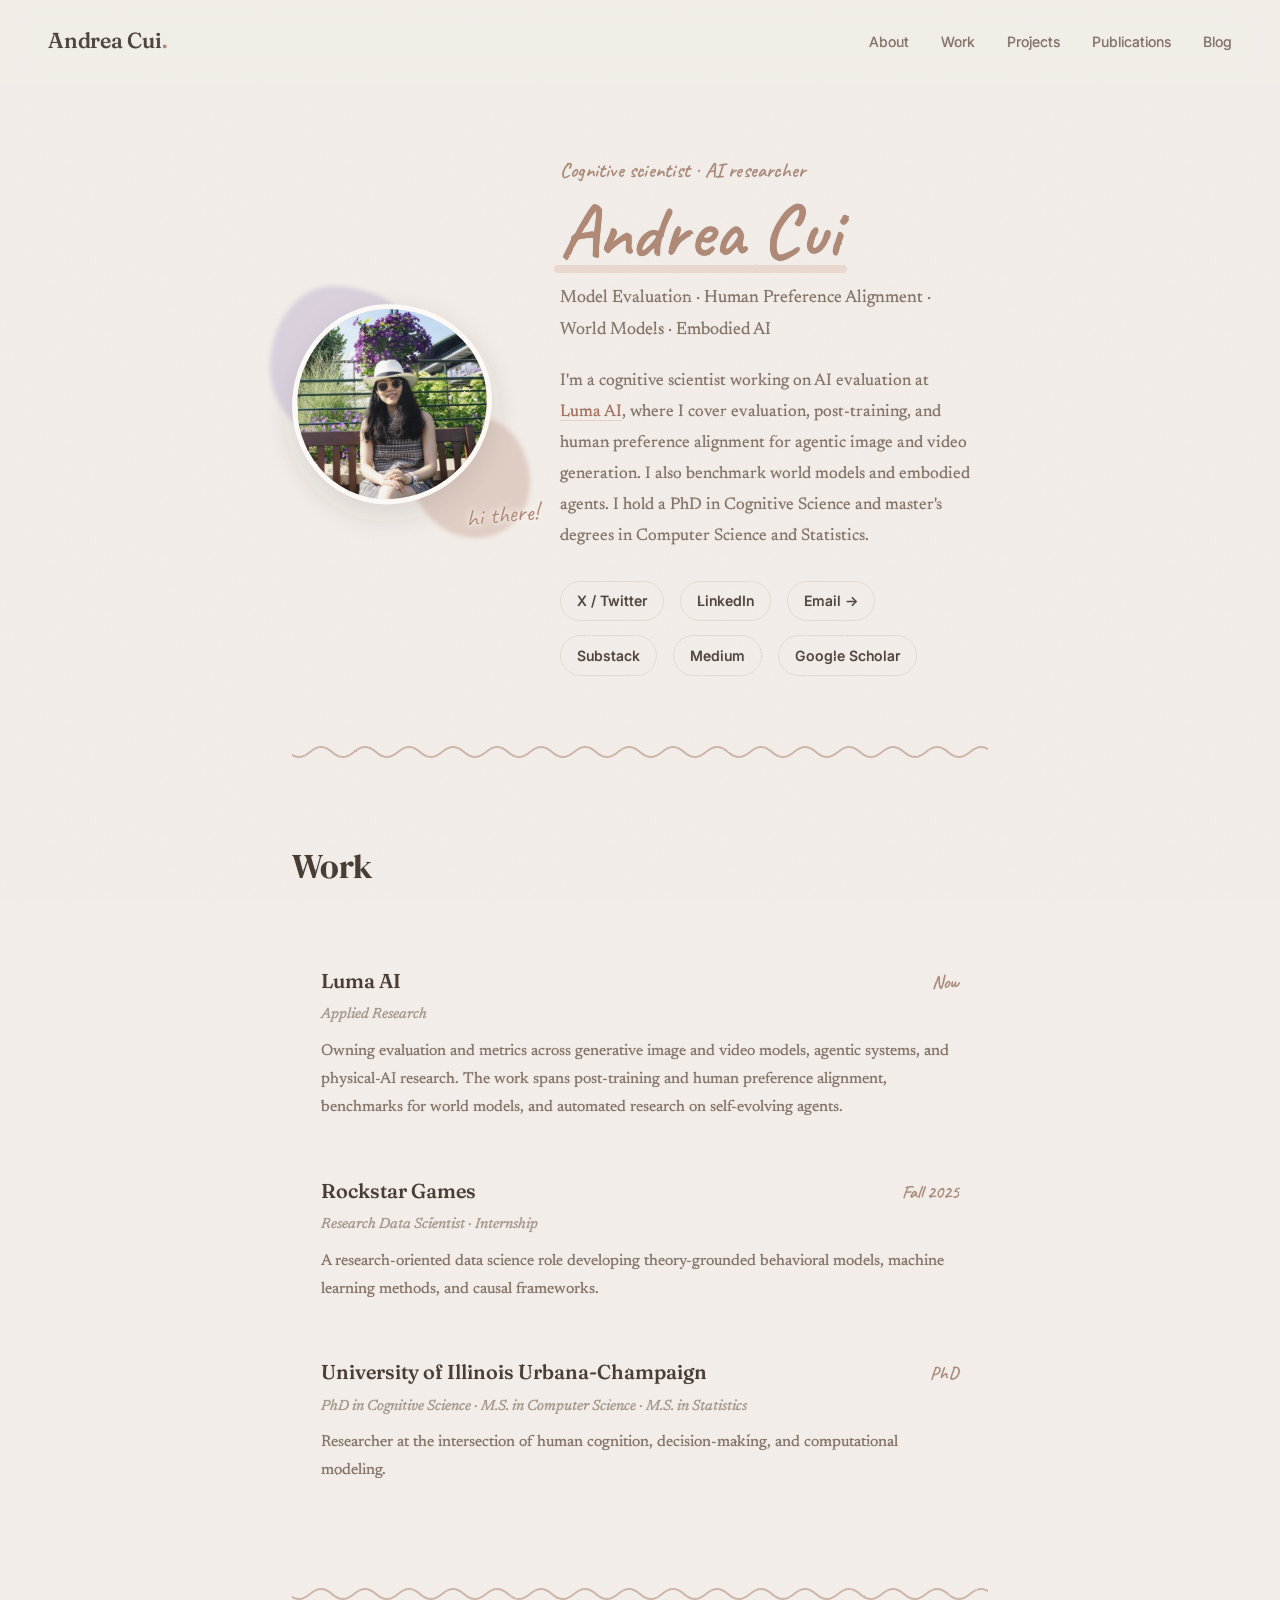
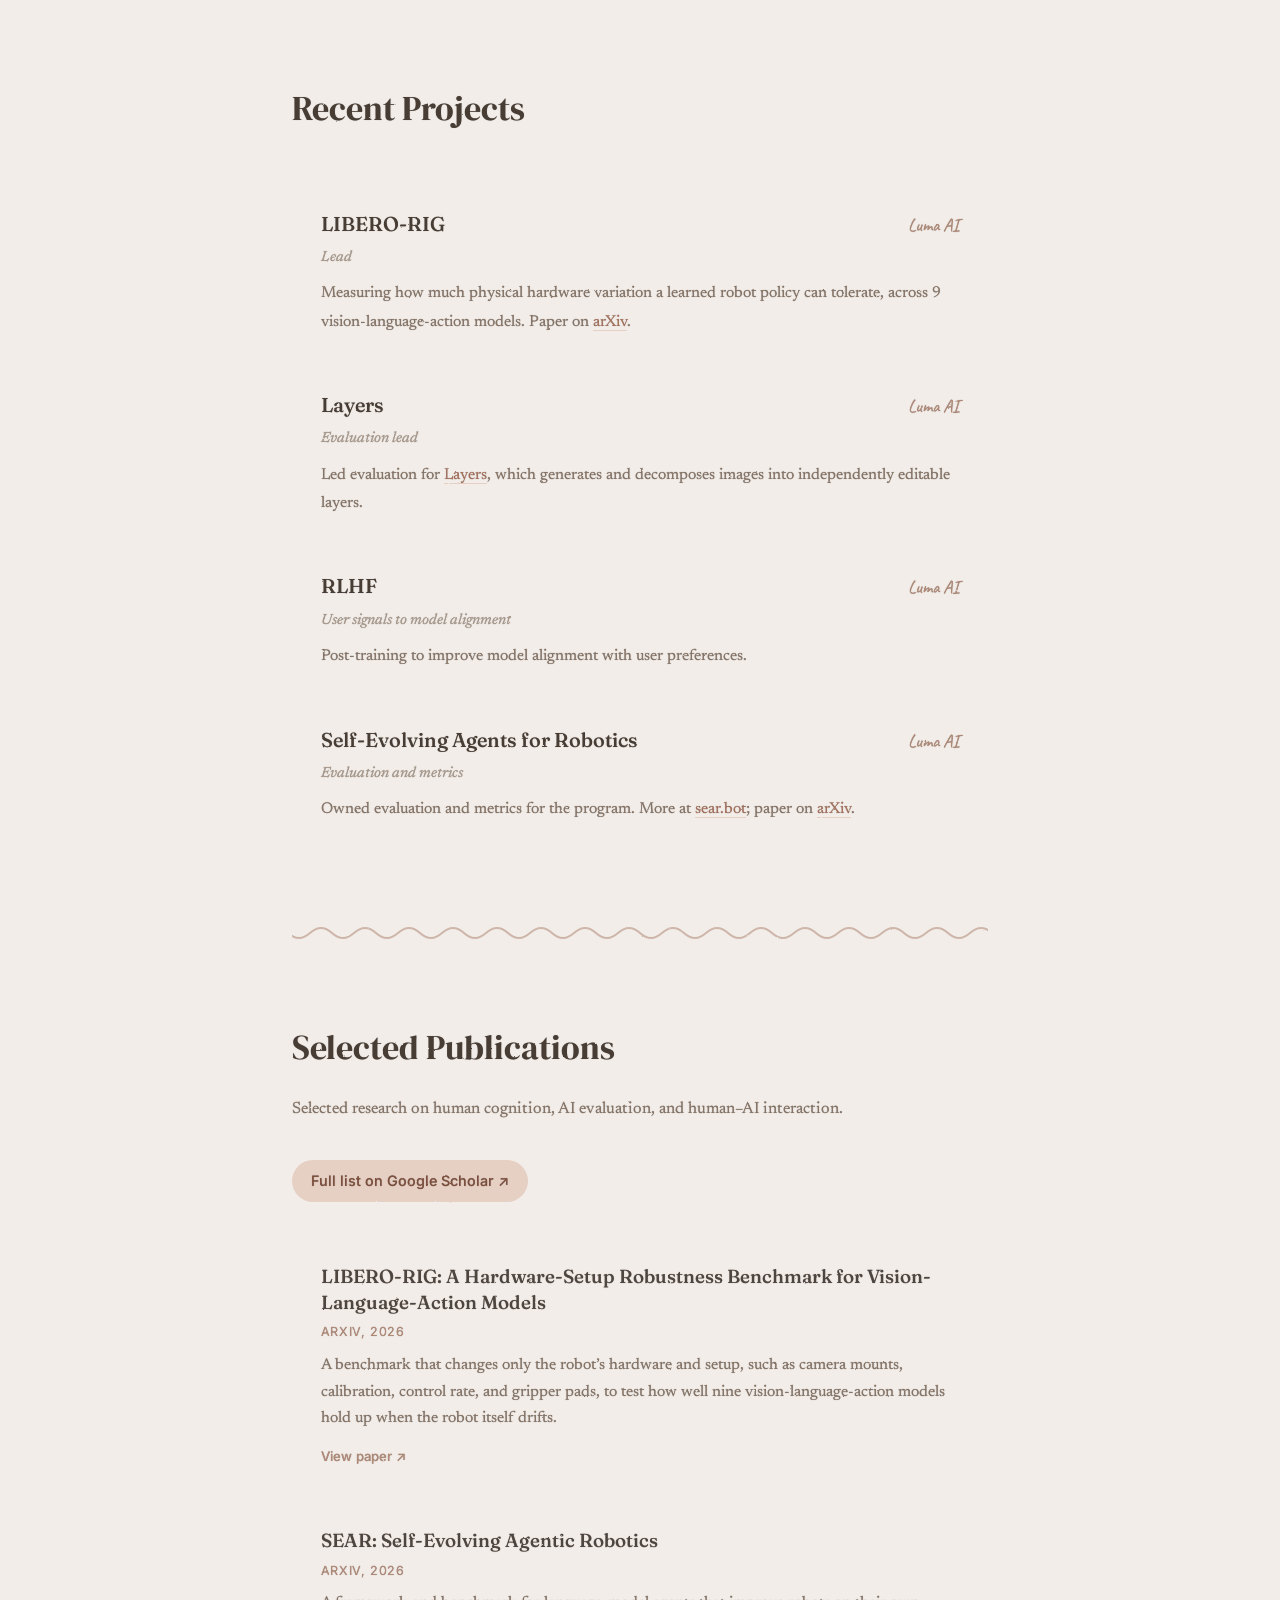
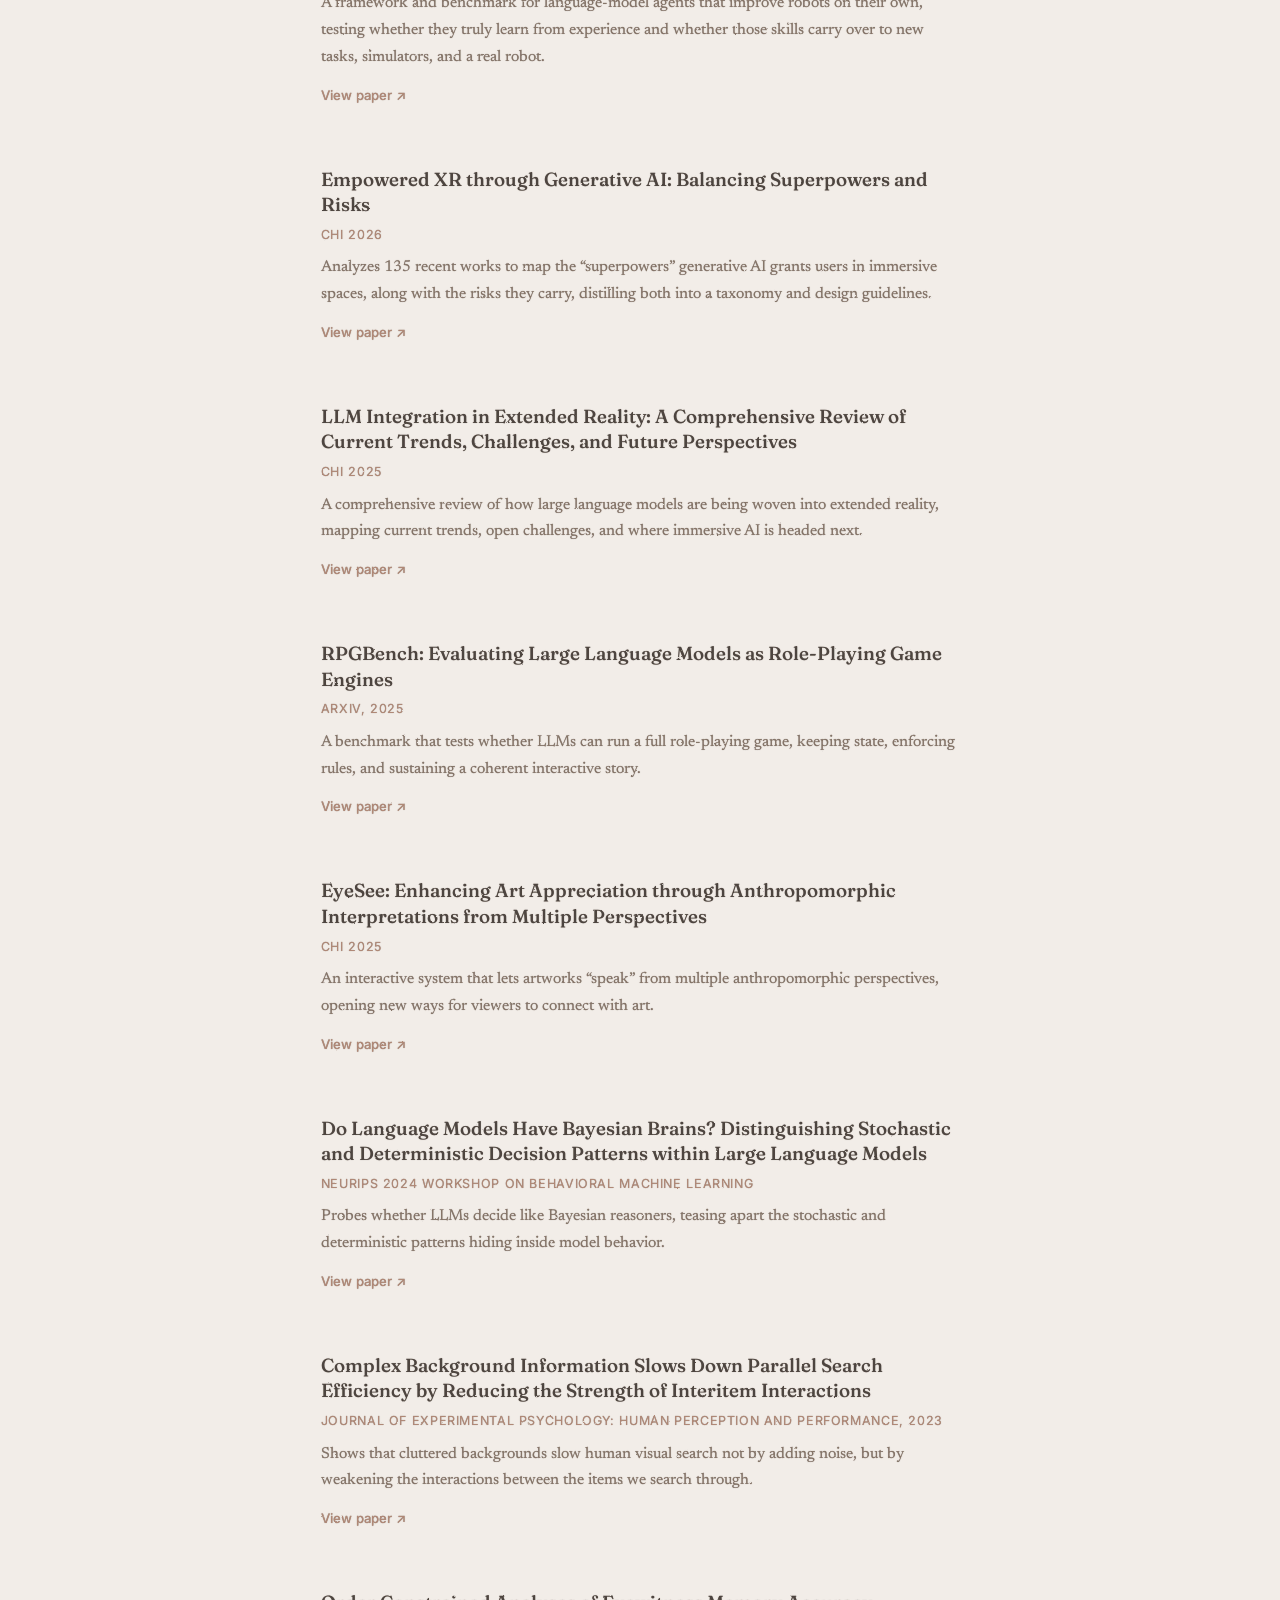
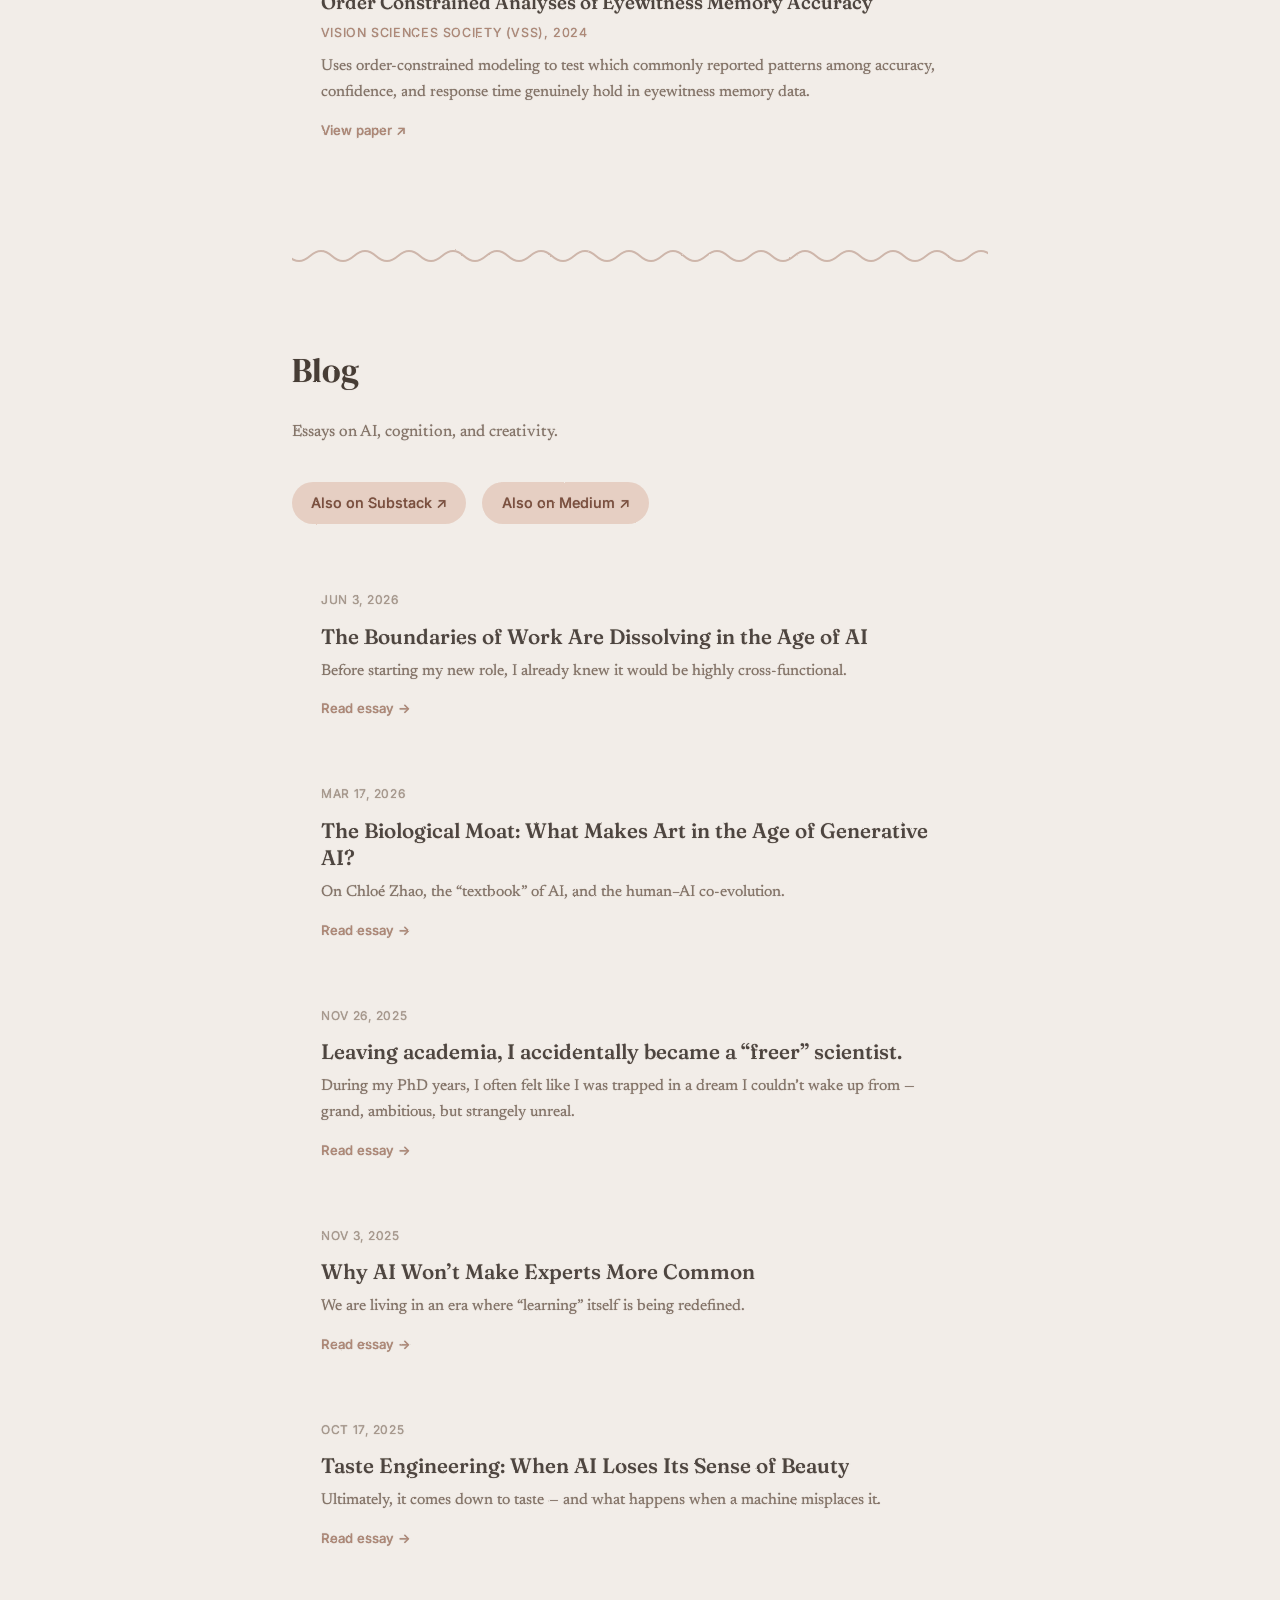
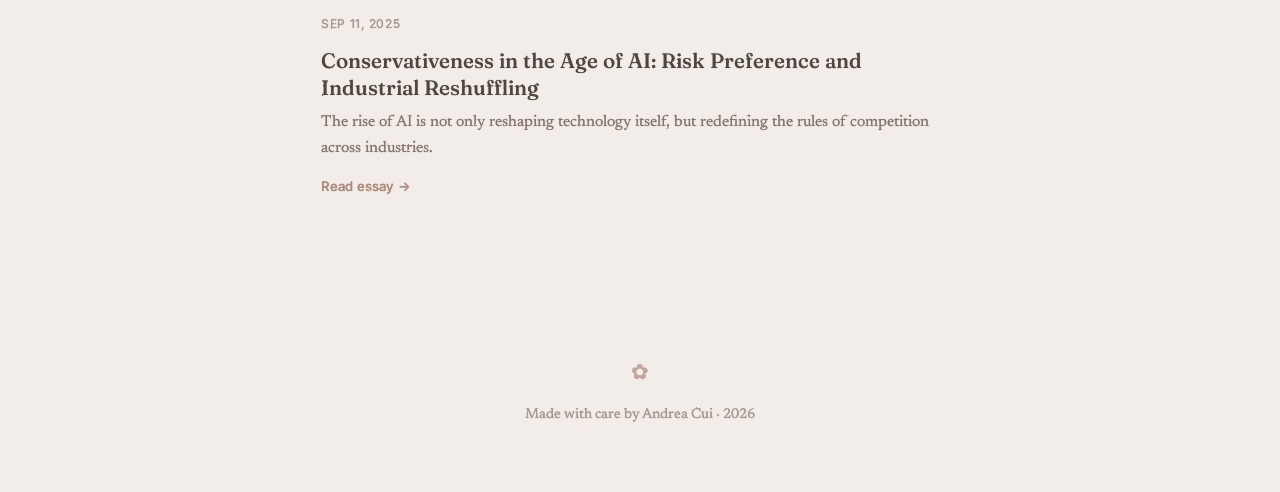
==== commit 5dbc3d77: "Ink-on-paper text treatment across the site Co-Authored-By: Claude Opus 5.5 <noreply@anthropic.com>" ====
--- a/index.html
+++ b/index.html
@@ -10,6 +10,12 @@
     <link href="https://fonts.googleapis.com/css2?family=Caveat:wght@500;600&family=DM+Serif+Display:ital@0;1&family=Fraunces:ital,opsz,wght@0,9..144,400;0,9..144,500;0,9..144,600;1,9..144,400;1,9..144,500&family=Inter:wght@400;500&family=Newsreader:ital,opsz,wght@0,6..72,300;0,6..72,400;0,6..72,500;1,6..72,400&display=swap" rel="stylesheet">
 </head>
 <body>
+    <svg width="0" height="0" style="position:absolute" aria-hidden="true">
+        <filter id="ink-rough">
+            <feTurbulence type="fractalNoise" baseFrequency="0.85" numOctaves="2" seed="3" result="noise"/>
+            <feDisplacementMap in="SourceGraphic" in2="noise" scale="1.6" xChannelSelector="R" yChannelSelector="G"/>
+        </filter>
+    </svg>
     <div class="grain" aria-hidden="true"></div>
 
     <nav>
--- a/style.css
+++ b/style.css
@@ -870,3 +870,16 @@
     z-index: 200;
     opacity: 0.7;
 }
+
+/* Ink on paper: text bleeds slightly and has softly irregular edges.
+   The #ink-rough filter is defined inline at the top of each page. */
+body {
+    color: #463c35;
+}
+
+main,
+nav,
+footer {
+    filter: url(#ink-rough);
+    text-shadow: 0 0 0.7px rgba(70, 56, 46, 0.55);
+}
